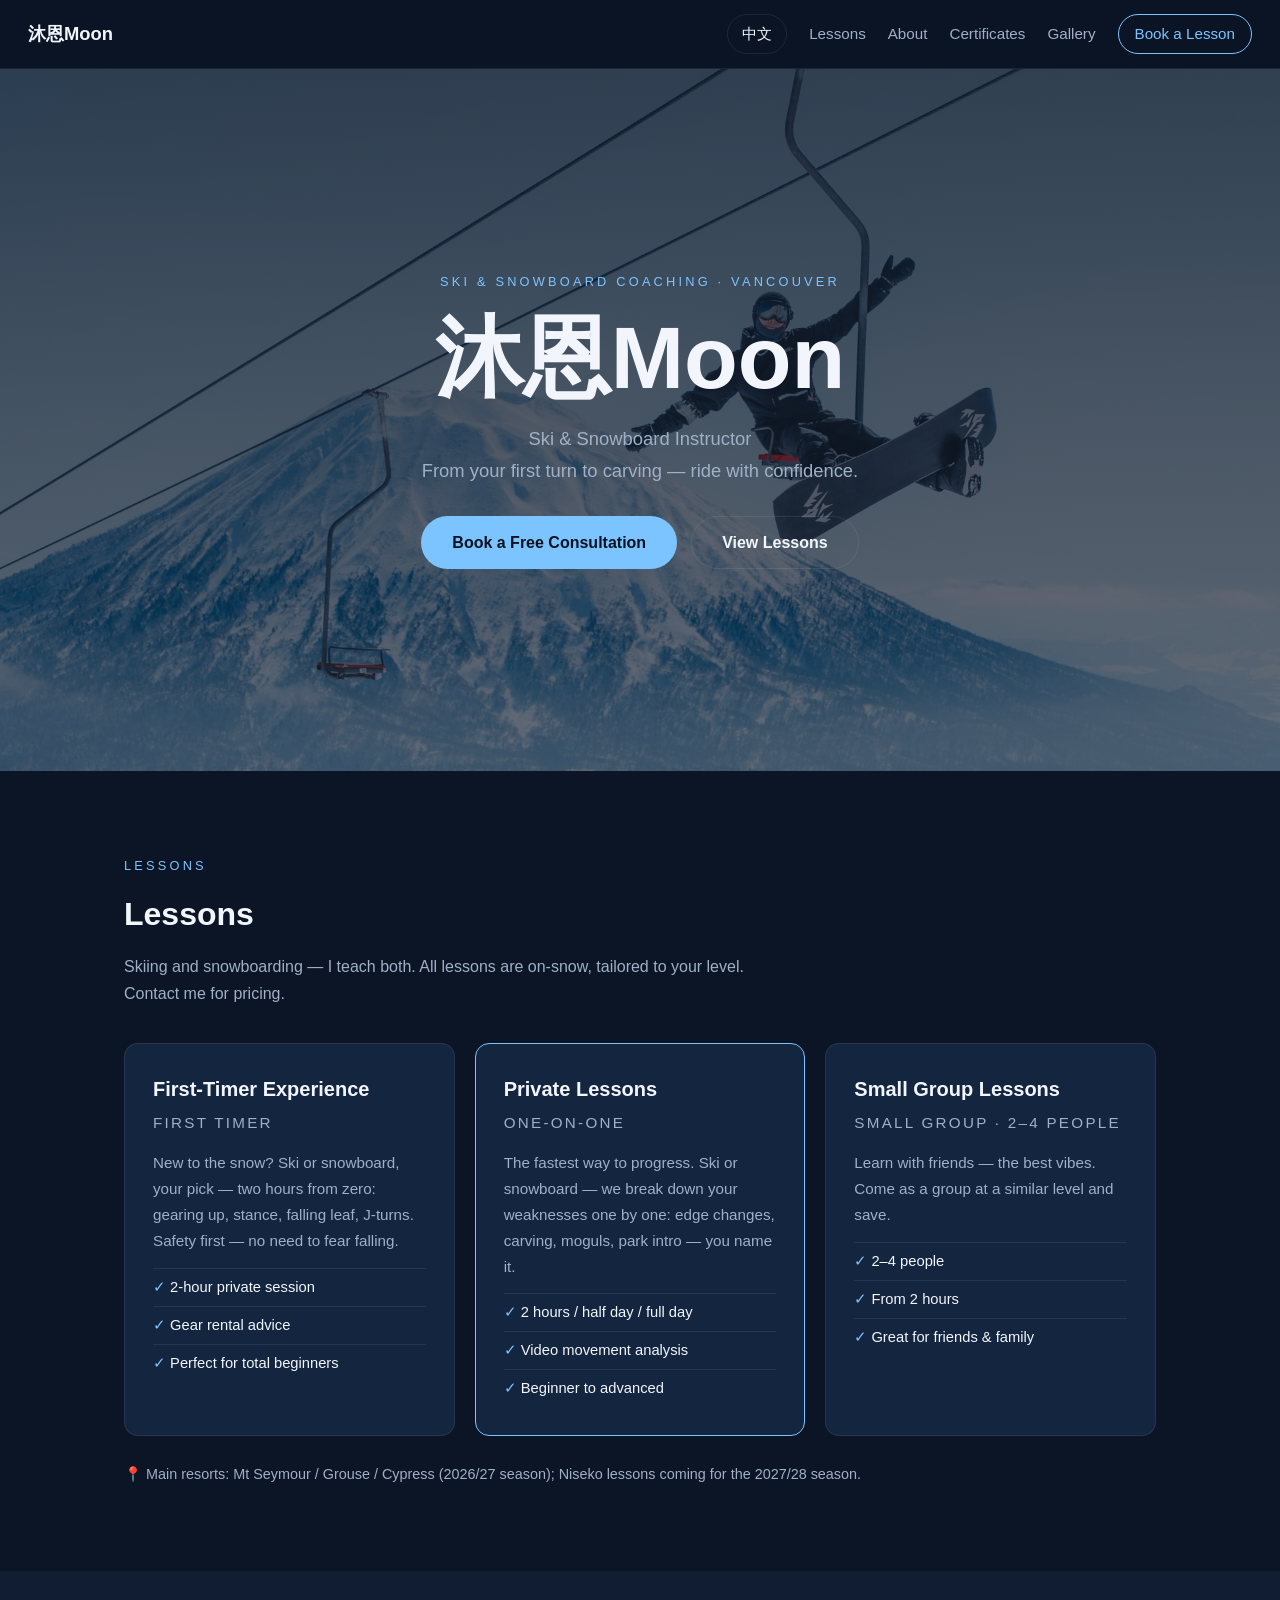
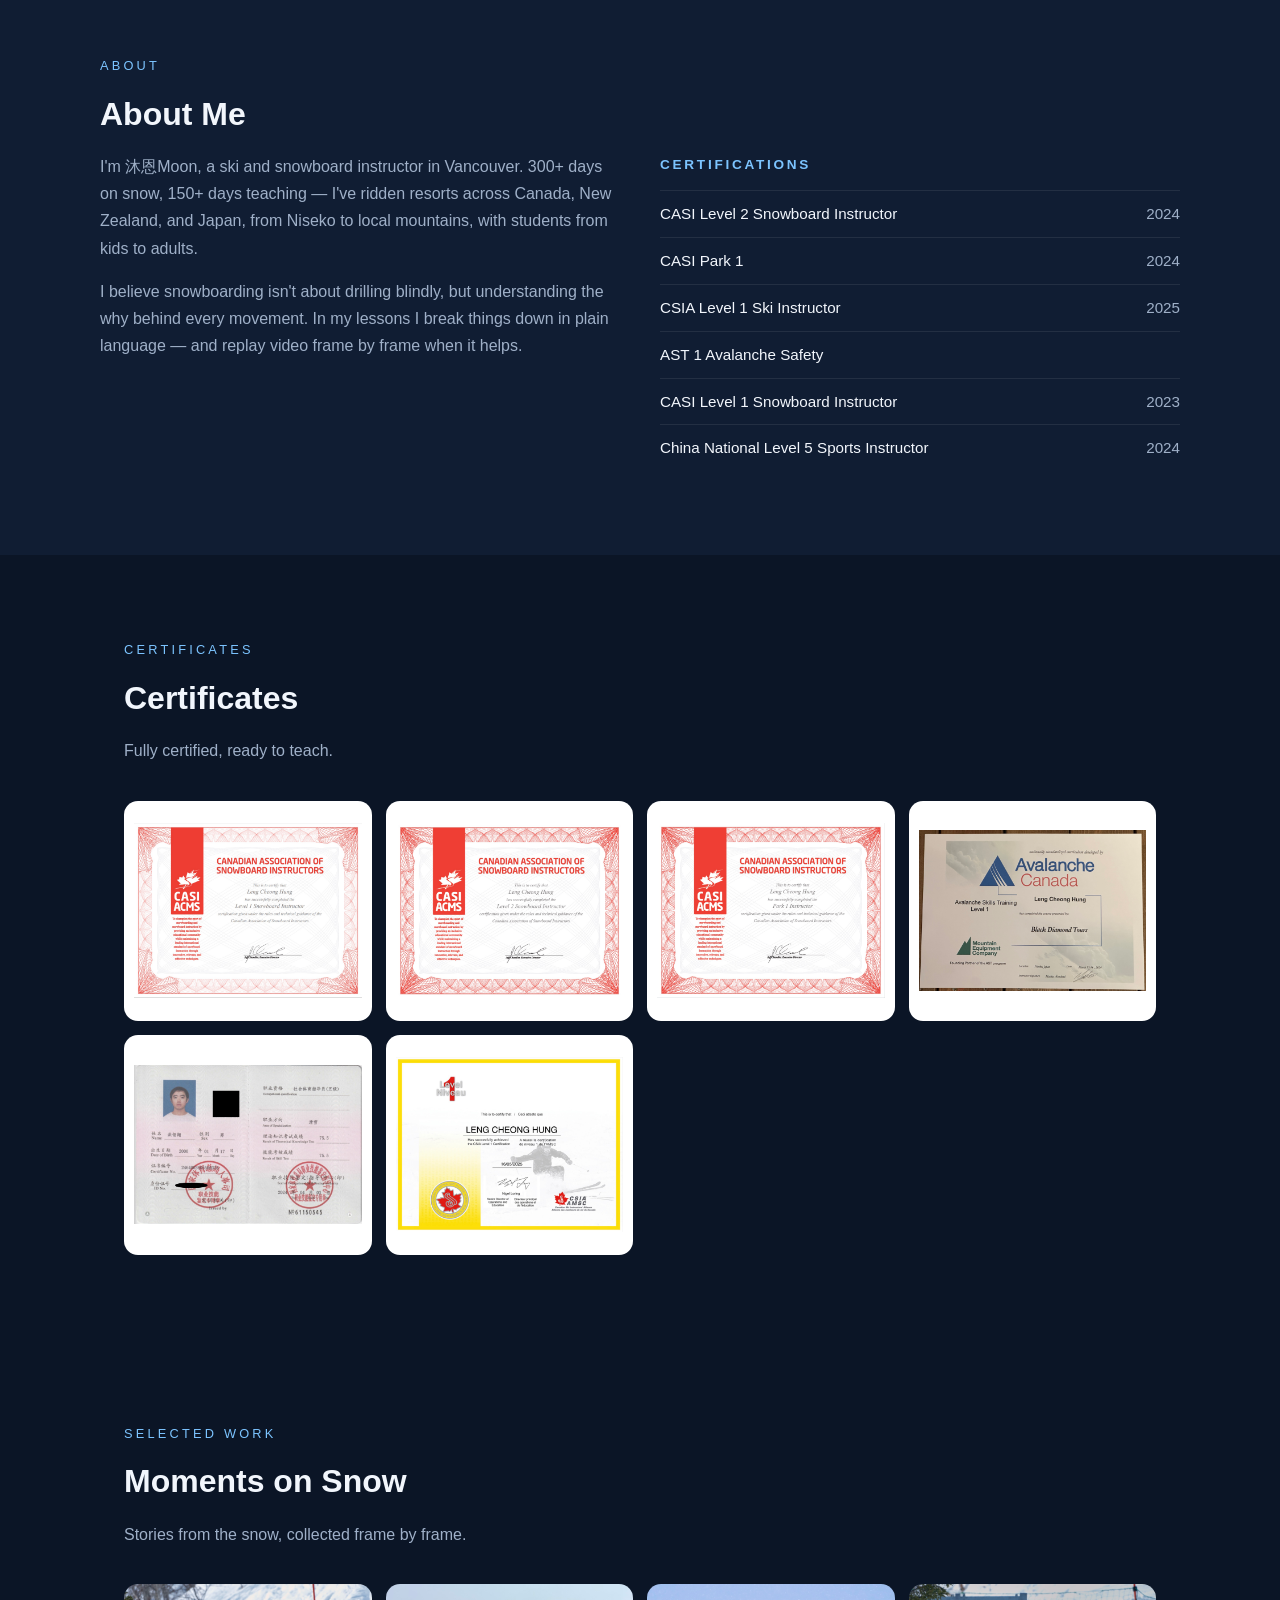
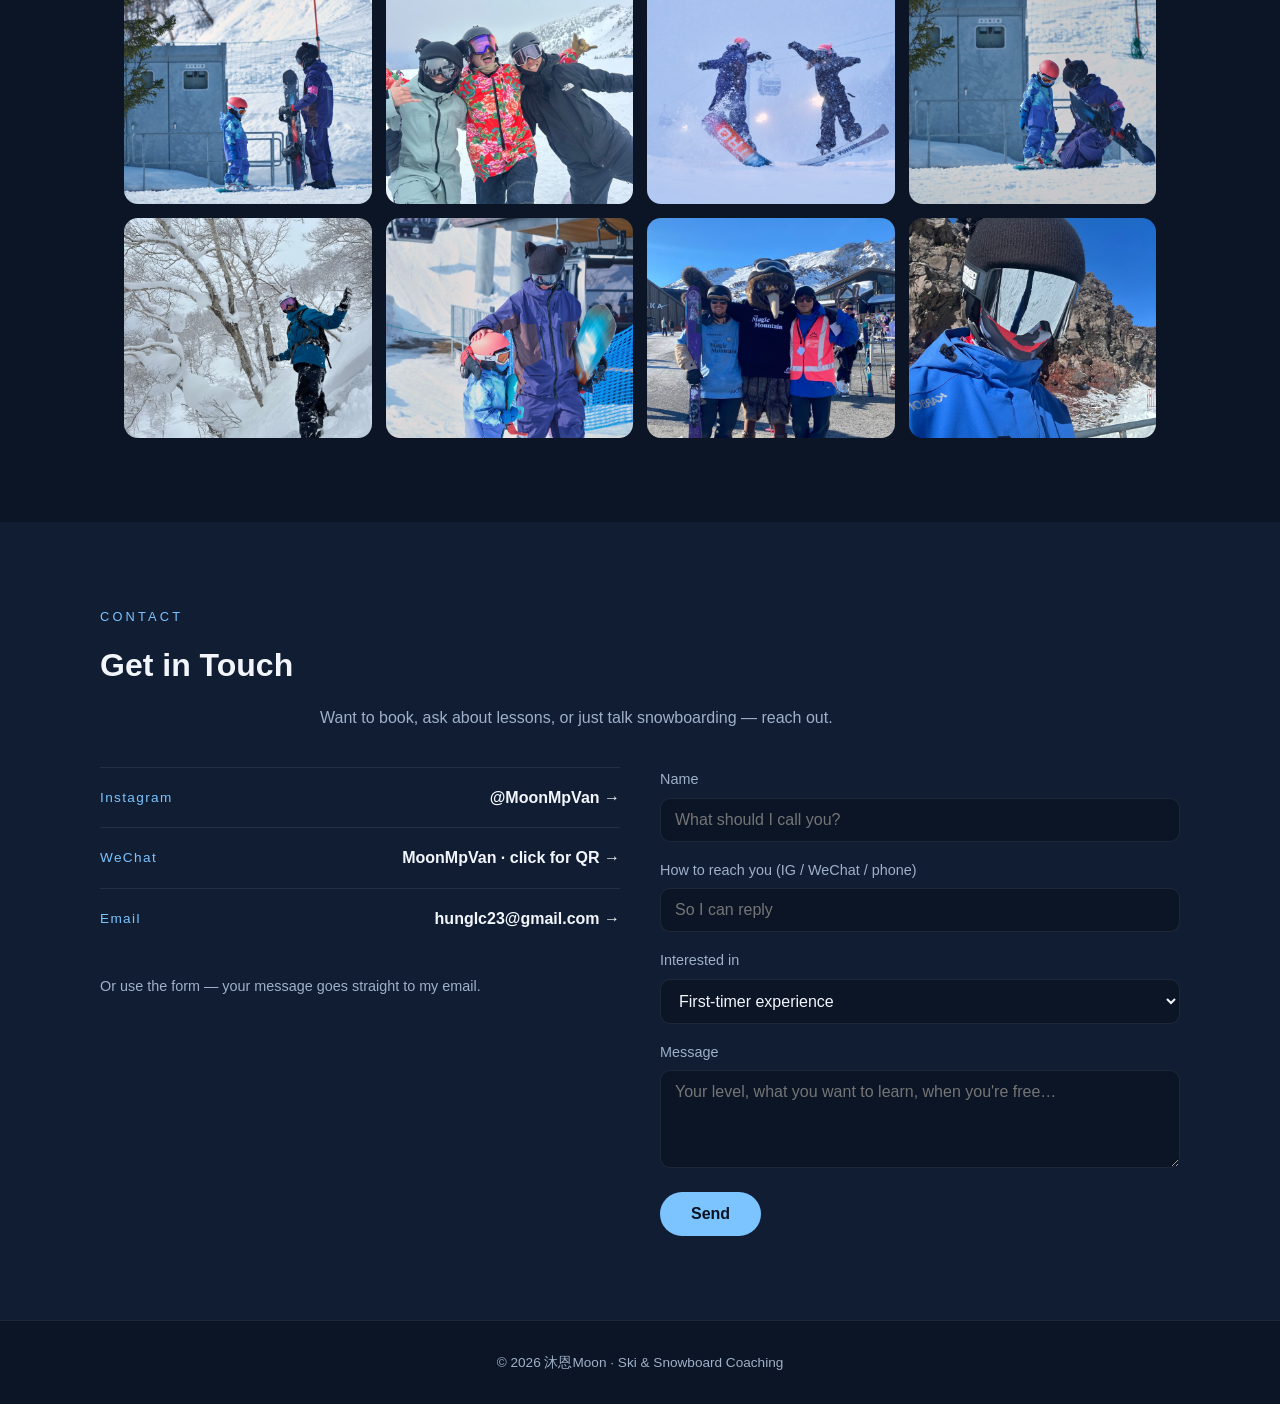
==== en.html @ d8d61316 "Update en.html" ====
<!DOCTYPE html>
<html lang="en">
<head>
<meta charset="UTF-8">
<meta name="viewport" content="width=device-width, initial-scale=1.0">
<title>沐恩Moon — Ski & Snowboard Coaching</title>
<meta name="description" content="沐恩Moon, CASI/CSIA certified ski & snowboard instructor. Private and small-group lessons in Vancouver. Now enrolling.">
<link rel="stylesheet" href="styles.css">
</head>
<body>

<!-- ============ NAV ============ -->
<nav class="nav">
  <a class="logo" href="#top">沐恩Moon</a>
  <div class="nav-links">
    <a href="index.html" class="lang-toggle">中文</a>
    <a href="#courses">Lessons</a>
    <a href="#about">About</a>
    <a href="#certificates">Certificates</a>
    <a href="#work">Gallery</a>
    <a href="#contact" class="nav-cta">Book a Lesson</a>
  </div>
</nav>

<!-- ============ HERO ============ -->
<header class="hero" id="top">
  <div class="hero-inner">
    <p class="hero-kicker">SKI & SNOWBOARD COACHING · VANCOUVER</p>
    <h1>沐恩Moon</h1>
    <p class="hero-sub">Ski & Snowboard Instructor<br>From your first turn to carving — ride with confidence.</p>
    <div class="hero-ctas">
      <a href="#contact" class="btn btn-primary">Book a Free Consultation</a>
      <a href="#courses" class="btn btn-ghost">View Lessons</a>
    </div>
  </div>
  <!-- Hero photo -->
  <img class="hero-bg" src="assets/15.jpg" alt="沐恩Moon snowboarding">
</header>

<!-- ============ COURSES ============ -->
<section class="section" id="courses">
  <p class="kicker">LESSONS</p>
  <h2>Lessons</h2>
  <p class="section-lead">Skiing and snowboarding — I teach both. All lessons are on-snow, tailored to your level. Contact me for pricing.</p>

  <div class="cards">
    <div class="card">
      <h3>First-Timer Experience</h3>
      <p class="card-en">FIRST TIMER</p>
      <p>New to the snow? Ski or snowboard, your pick — two hours from zero: gearing up, stance, falling leaf, J-turns. Safety first — no need to fear falling.</p>
      <ul>
        <li>2-hour private session</li>
        <li>Gear rental advice</li>
        <li>Perfect for total beginners</li>
      </ul>
    </div>
    <div class="card card-featured">
      <h3>Private Lessons</h3>
      <p class="card-en">ONE-ON-ONE</p>
      <p>The fastest way to progress. Ski or snowboard — we break down your weaknesses one by one: edge changes, carving, moguls, park intro — you name it.</p>
      <ul>
        <li>2 hours / half day / full day</li>
        <li>Video movement analysis</li>
        <li>Beginner to advanced</li>
      </ul>
    </div>
    <div class="card">
      <h3>Small Group Lessons</h3>
      <p class="card-en">SMALL GROUP · 2–4 PEOPLE</p>
      <p>Learn with friends — the best vibes. Come as a group at a similar level and save.</p>
      <ul>
        <li>2–4 people</li>
        <li>From 2 hours</li>
        <li>Great for friends &amp; family</li>
      </ul>
    </div>
  </div>
  <p class="note">📍 Main resorts: Mt Seymour / Grouse / Cypress (2026/27 season); Niseko lessons coming for the 2027/28 season.</p>
</section>

<!-- ============ ABOUT ============ -->
<section class="section section-alt" id="about">
  <p class="kicker">ABOUT</p>
  <h2>About Me</h2>
  <div class="about-grid">
    <div>
      <p>I'm 沐恩Moon, a ski and snowboard instructor in Vancouver. 300+ days on snow, 150+ days teaching — I've ridden resorts across Canada, New Zealand, and Japan, from Niseko to local mountains, with students from kids to adults.</p>
      <p>I believe snowboarding isn't about drilling blindly, but understanding the why behind every movement. In my lessons I break things down in plain language — and replay video frame by frame when it helps.</p>
    </div>
    <div>
      <h3>CERTIFICATIONS</h3>
      <ul class="certs">
        <li>CASI Level 2 Snowboard Instructor <span>2024</span></li>
        <li>CASI Park 1 <span>2024</span></li>
        <li>CSIA Level 1 Ski Instructor <span>2025</span></li>
        <li>AST 1 Avalanche Safety</li>
        <li>CASI Level 1 Snowboard Instructor <span>2023</span></li>
        <li>China National Level 5 Sports Instructor <span>2024</span></li>
      </ul>
    </div>
  </div>
</section>

<!-- ============ CERTIFICATES ============ -->
<section class="section" id="certificates">
  <p class="kicker">CERTIFICATES</p>
  <h2>Certificates</h2>
  <p class="section-lead">Fully certified, ready to teach.</p>
  <div class="gallery gallery-docs">
    <img src="assets/cert1.jpg" alt="CASI Level 1 certificate">
    <img src="assets/cert2.jpg" alt="CASI Level 2 certificate">
    <img src="assets/cert3.jpg" alt="CASI Park 1 certificate">
    <img src="assets/cert4.jpg" alt="AST 1 certificate">
    <img src="assets/cert5.jpg" alt="China Level 5 instructor certificate">
    <img src="assets/cert6.jpg" alt="CSIA Level 1 certificate">
  </div>
</section>

<!-- ============ WORK ============ -->
<section class="section" id="work">
  <p class="kicker">SELECTED WORK</p>
  <h2>Moments on Snow</h2>
  <p class="section-lead">Stories from the snow, collected frame by frame.</p>
  <div class="gallery">
    <img src="assets/24.jpg" alt="Snowboarding photo 1">
    <img src="assets/11.jpg" alt="Snowboarding photo 2">
    <img src="assets/20.jpg" alt="Snowboarding photo 3">
    <img src="assets/25.jpg" alt="Snowboarding photo 4">
    <img src="assets/1.jpg" alt="Snowboarding photo 5">
    <img src="assets/26.jpg" alt="Snowboarding photo 6">
    <img src="assets/7.jpg" alt="Snowboarding photo 7">
    <img src="assets/30.jpg" alt="Snowboarding photo 8">
  </div>
</section>

<!-- ============ CONTACT ============ -->
<section class="section section-alt" id="contact">
  <p class="kicker">CONTACT</p>
  <h2>Get in Touch</h2>
  <p class="section-lead">Want to book, ask about lessons, or just talk snowboarding — reach out.</p>

  <div class="contact-grid">
    <div class="contact-links">
      <!-- Replace hrefs with your real links -->
      <a class="contact-row" href="https://www.instagram.com/moonmpvan" target="_blank" rel="noopener">
        <span class="contact-label">Instagram</span>
        <span class="contact-value">@MoonMpVan →</span>
      </a>
      <div class="contact-row qr-trigger" id="wechat-qr" role="button" tabindex="0" title="Click to view QR code">
        <span class="contact-label">WeChat</span>
        <span class="contact-value">MoonMpVan · click for QR →</span>
      </div>
      <a class="contact-row" href="mailto:hunglc23@gmail.com">
        <span class="contact-label">Email</span>
        <span class="contact-value">hunglc23@gmail.com →</span>
      </a>
      <p class="note">Or use the form — your message goes straight to my email.</p>
    </div>

    <!-- Form: register free at formspree.io, then replace YOUR_FORM_ID below -->
    <form class="contact-form" action="https://formspree.io/f/mnpjwegy" method="POST">
      <label>Name
        <input type="text" name="name" required placeholder="What should I call you?">
      </label>
      <label>How to reach you (IG / WeChat / phone)
        <input type="text" name="contact" required placeholder="So I can reply">
      </label>
      <label>Interested in
        <select name="interest">
          <option>First-timer experience</option>
          <option>Private lessons</option>
          <option>Small group lessons</option>
          <option>Other / not sure yet</option>
        </select>
      </label>
      <label>Message
        <textarea name="message" rows="4" placeholder="Your level, what you want to learn, when you're free…"></textarea>
      </label>
      <button type="submit" class="btn btn-primary">Send</button>
    </form>
  </div>
</section>

<footer>
  <p>© 2026 沐恩Moon · Ski & Snowboard Coaching</p>
</footer>

<sc
---- styles.css ----
/* 沐恩Moon 個人官網 — 雪夜主題 */
:root {
  --bg: #0b1526;
  --bg-alt: #101d33;
  --ink: #f2f6fc;
  --muted: #9fb0c8;
  --accent: #7cc4ff;
  --card: #14253f;
  --line: rgba(255,255,255,.08);
  --radius: 14px;
}
* { box-sizing: border-box; margin: 0; padding: 0; }
html { scroll-behavior: smooth; }
body {
  background: var(--bg);
  color: var(--ink);
  font-family: -apple-system, "PingFang HK", "PingFang TC", "Microsoft JhengHei", "Noto Sans TC", sans-serif;
  line-height: 1.7;
}
a { color: inherit; }

/* NAV */
.nav {
  position: sticky; top: 0; z-index: 10;
  display: flex; justify-content: space-between; align-items: center;
  padding: 14px 28px;
  background: rgba(11,21,38,.85); backdrop-filter: blur(10px);
  border-bottom: 1px solid var(--line);
}
.logo { font-weight: 800; font-size: 1.15rem; text-decoration: none; }
.nav-links { display: flex; gap: 22px; align-items: center; }
.nav-links a { text-decoration: none; color: var(--muted); font-size: .95rem; }
.nav-links a:hover { color: var(--ink); }
.nav-cta {
  border: 1px solid var(--accent); color: var(--accent) !important;
  padding: 6px 16px; border-radius: 999px;
}
.lang-toggle {
  border: 1px solid var(--line); padding: 6px 14px; border-radius: 999px;
  font-size: .85rem; color: var(--ink) !important;
}
.lang-toggle:hover { border-color: var(--accent); }

/* HERO */
.hero {
  position: relative; overflow: hidden;
  min-height: 78vh;
  display: flex; align-items: center; justify-content: center;
  text-align: center; padding: 60px 24px;
  background:
    radial-gradient(1200px 500px at 50% -10%, #1b3a63 0%, transparent 60%),
    var(--bg);
}
.hero-kicker { color: var(--accent); letter-spacing: .25em; font-size: .8rem; margin-bottom: 18px; }
.hero-bg {
  position: absolute; inset: 0;
  width: 100%; height: 100%; object-fit: cover;
  z-index: 0;
}
/* dark overlay so text stays readable over bright snow photos */
.hero::after {
  content: ""; position: absolute; inset: 0; z-index: 1;
  background: linear-gradient(180deg, rgba(11,21,38,.78), rgba(11,21,38,.58));
}
.hero-inner { position: relative; z-index: 2; }
.hero h1 { font-size: clamp(3rem, 9vw, 5.5rem); line-height: 1.1; margin-bottom: 16px; }
.hero-sub { color: var(--muted); font-size: 1.15rem; margin-bottom: 30px; }
.hero-ctas { display: flex; gap: 14px; justify-content: center; flex-wrap: wrap; }

/* BUTTONS */
.btn {
  display: inline-block; padding: 12px 30px; border-radius: 999px;
  text-decoration: none; font-weight: 700; font-size: 1rem;
  border: 1px solid transparent; cursor: pointer;
}
.btn-primary { background: var(--accent); color: #081222; }
.btn-primary:hover { filter: brightness(1.1); }
.btn-ghost { border-color: var(--line); color: var(--ink); }
.btn-ghost:hover { border-color: var(--accent); }

/* SECTIONS */
.section { padding: 84px 24px; max-width: 1080px; margin: 0 auto; }
.section-alt { background: var(--bg-alt); max-width: none; }
.section-alt > * { max-width: 1080px; margin-left: auto; margin-right: auto; }
.kicker { color: var(--accent); letter-spacing: .25em; font-size: .8rem; margin-bottom: 10px; }
.section h2 { font-size: 2rem; margin-bottom: 12px; }
.section-lead { color: var(--muted); margin-bottom: 36px; max-width: 640px; }
.note { color: var(--muted); font-size: .9rem; margin-top: 26px; }

/* CARDS */
.cards { display: grid; grid-template-columns: repeat(auto-fit, minmax(260px, 1fr)); gap: 20px; }
.card {
  background: var(--card); border: 1px solid var(--line);
  border-radius: var(--radius); padding: 28px;
}
.card-featured { border-color: var(--accent); }
.card h3 { font-size: 1.25rem; margin-bottom: 4px; }
.card-en { color: var(--accent); font-size: .78rem; letter-spacing: .15em; margin-bottom: 12px; }
.card p { color: var(--muted); font-size: .95rem; margin-bottom: 14px; }
.card ul { list-style: none; }
.card li { padding: 6px 0; border-top: 1px solid var(--line); font-size: .92rem; }
.card li::before { content: "✓ "; color: var(--accent); }

/* ABOUT */
.about-grid { display: grid; grid-template-columns: 1fr 1fr; gap: 40px; }
.about-grid p { color: var(--muted); margin-bottom: 16px; }
.about-grid h3 { font-size: .85rem; letter-spacing: .2em; color: var(--accent); margin-bottom: 14px; }
.certs { list-style: none; }
.certs li {
  display: flex; justify-content: space-between;
  padding: 10px 0; border-top: 1px solid var(--line); font-size: .95rem;
}
.certs span { color: var(--muted); }

/* GALLERY — 換相時把 .ph 換成 <img> 即可，樣式會自動套用 */
.gallery { display: grid; grid-template-columns: repeat(auto-fit, minmax(220px, 1fr)); gap: 14px; }
.gallery img { width: 100%; height: 220px; object-fit: cover; border-radius: var(--radius); display: block; }
.ph {
  height: 220px; border-radius: var(--radius);
  border: 1px dashed var(--accent);
  display: flex; align-items: center; justify-content: center;
  color: var(--muted); font-size: .85rem; text-align: center; padding: 12px;
}

/* certificate docs: show the whole document instead of cropping */
.gallery-docs img { object-fit: contain; background: #fff; padding: 10px; }

/* 微信 QR 彈出 modal */
.qr-trigger { cursor: pointer; }
.modal { display: none; position: fixed; inset: 0; z-index: 100; align-items: center; justify-content: center; }
.modal.open { display: flex; }
.modal-backdrop { position: absolute; inset: 0; background: rgba(0,0,0,.75); }
.modal img { position: relative; width: min(320px, 80vw); border-radius: 14px; }

/* CONTACT */
.contact-grid { display: grid; grid-template-columns: 1fr 1fr; gap: 40px; }
.contact-row {
  display: flex; justify-content: space-between; align-items: center;
  padding: 16px 0; border-top: 1px solid var(--line);
  text-decoration: none;
}
.contact-label { color: var(--accent); font-size: .85rem; letter-spacing: .1em; }
.contact-value { font-weight: 600; }
.contact-form label { display: block; margin-bottom: 16px; font-size: .9rem; color: var(--muted); }
.contact-form input, .contact-form select, .contact-form textarea {
  width: 100%; margin-top: 6px; padding: 12px 14px;
  background: var(--bg); border: 1px solid var(--line); border-radius: 10px;
  color: var(--ink); font-size: 1rem; font-family: inherit;
}
.contact-form input:focus, .contact-form select:focus, .contact-form textarea:focus {
  outline: none; border-color: var(--accent);
}

footer { text-align: center; padding: 30px; color: var(--muted); font-size: .85rem; border-top: 1px solid var(--line); }

@media (max-width: 720px) {
  .about-grid, .contact-grid { grid-template-columns: 1fr; }
  .nav-links a:not(.nav-cta):not(.lang-toggle) { display: none; }
  .section { padding: 60px 20px; }
}
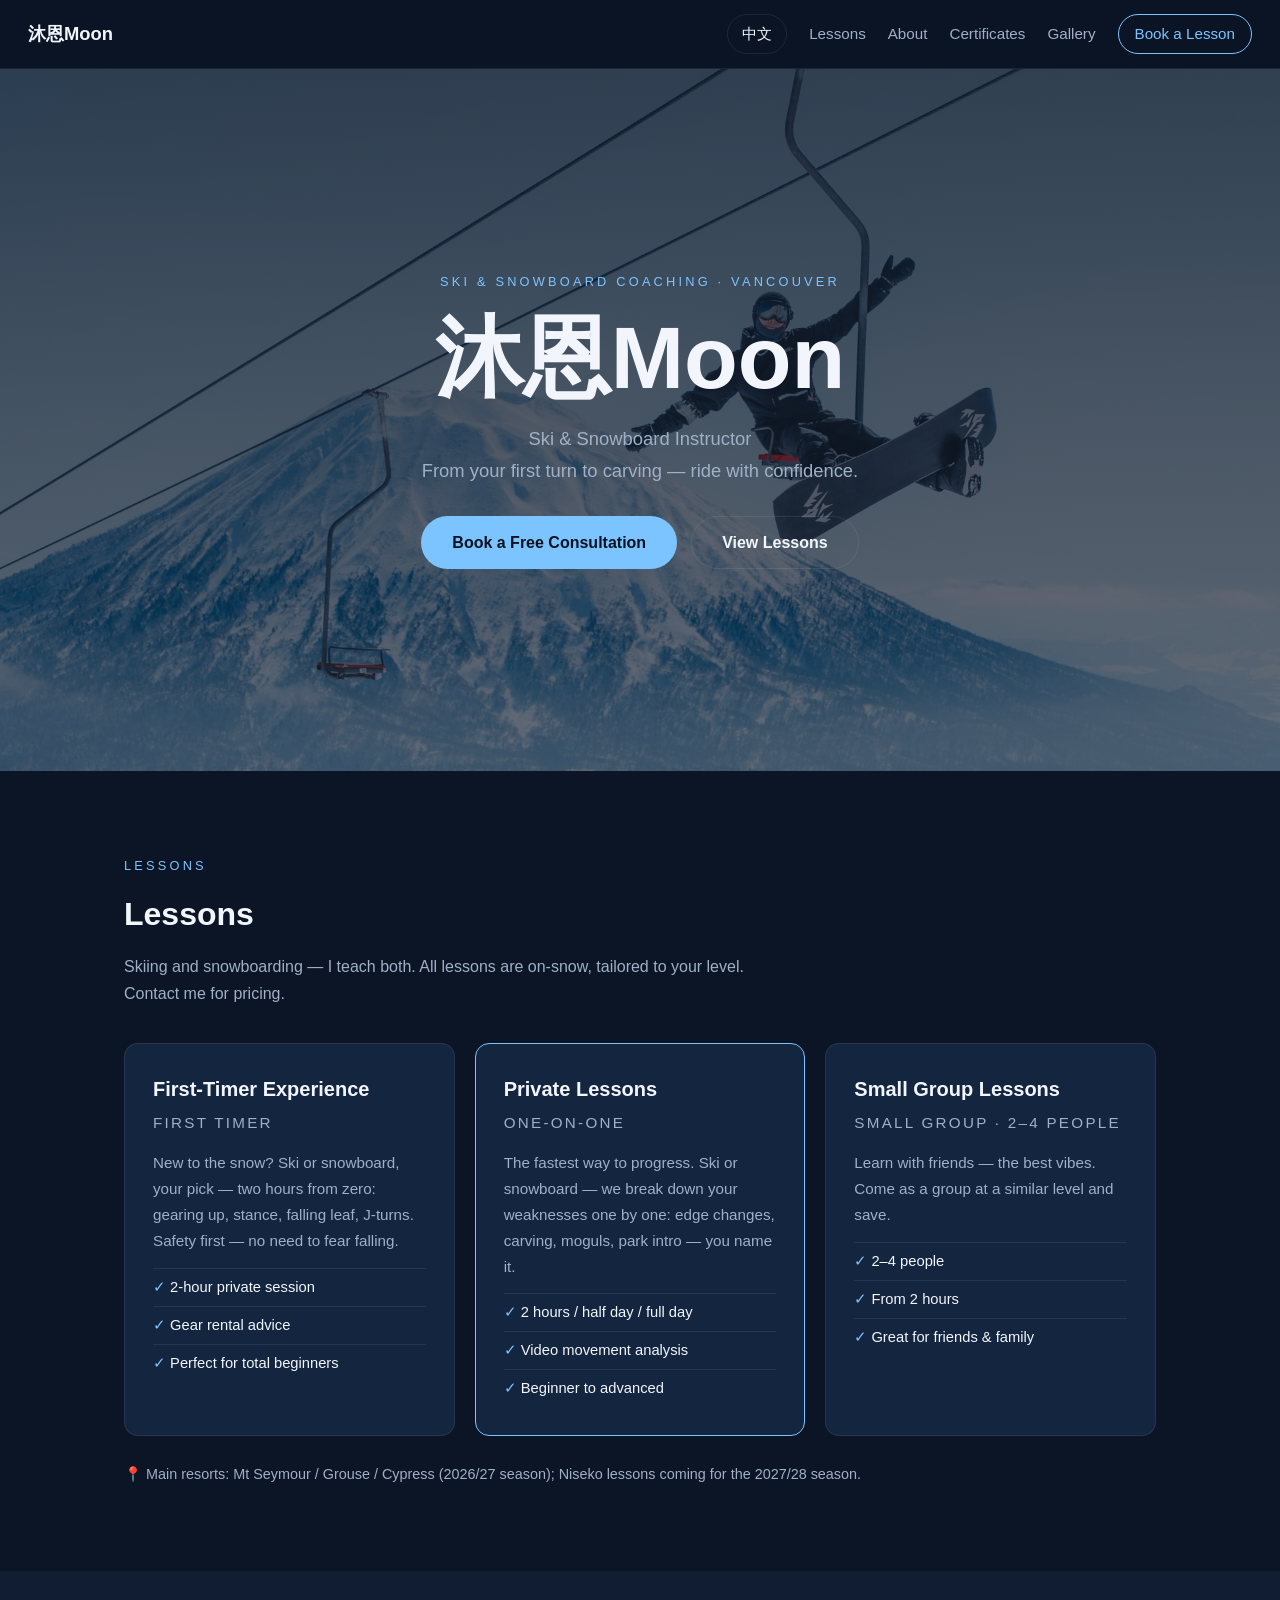
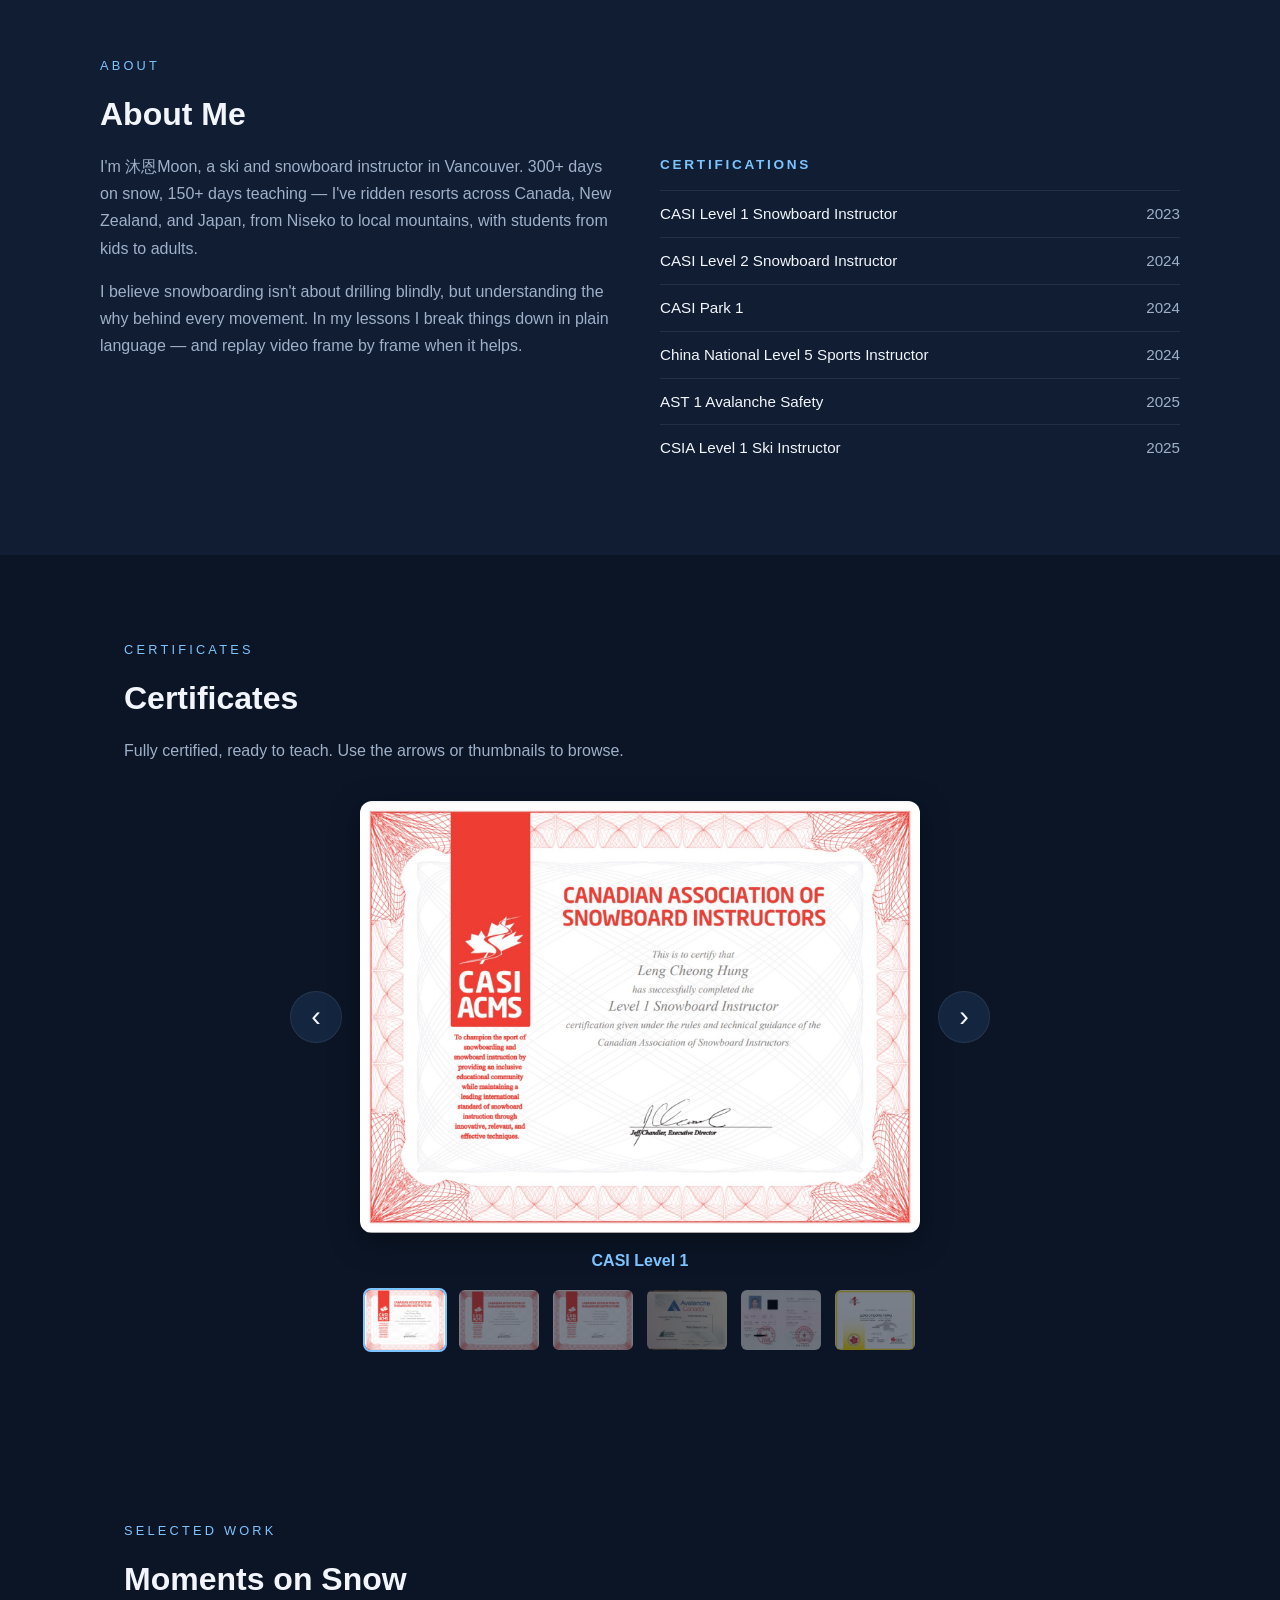
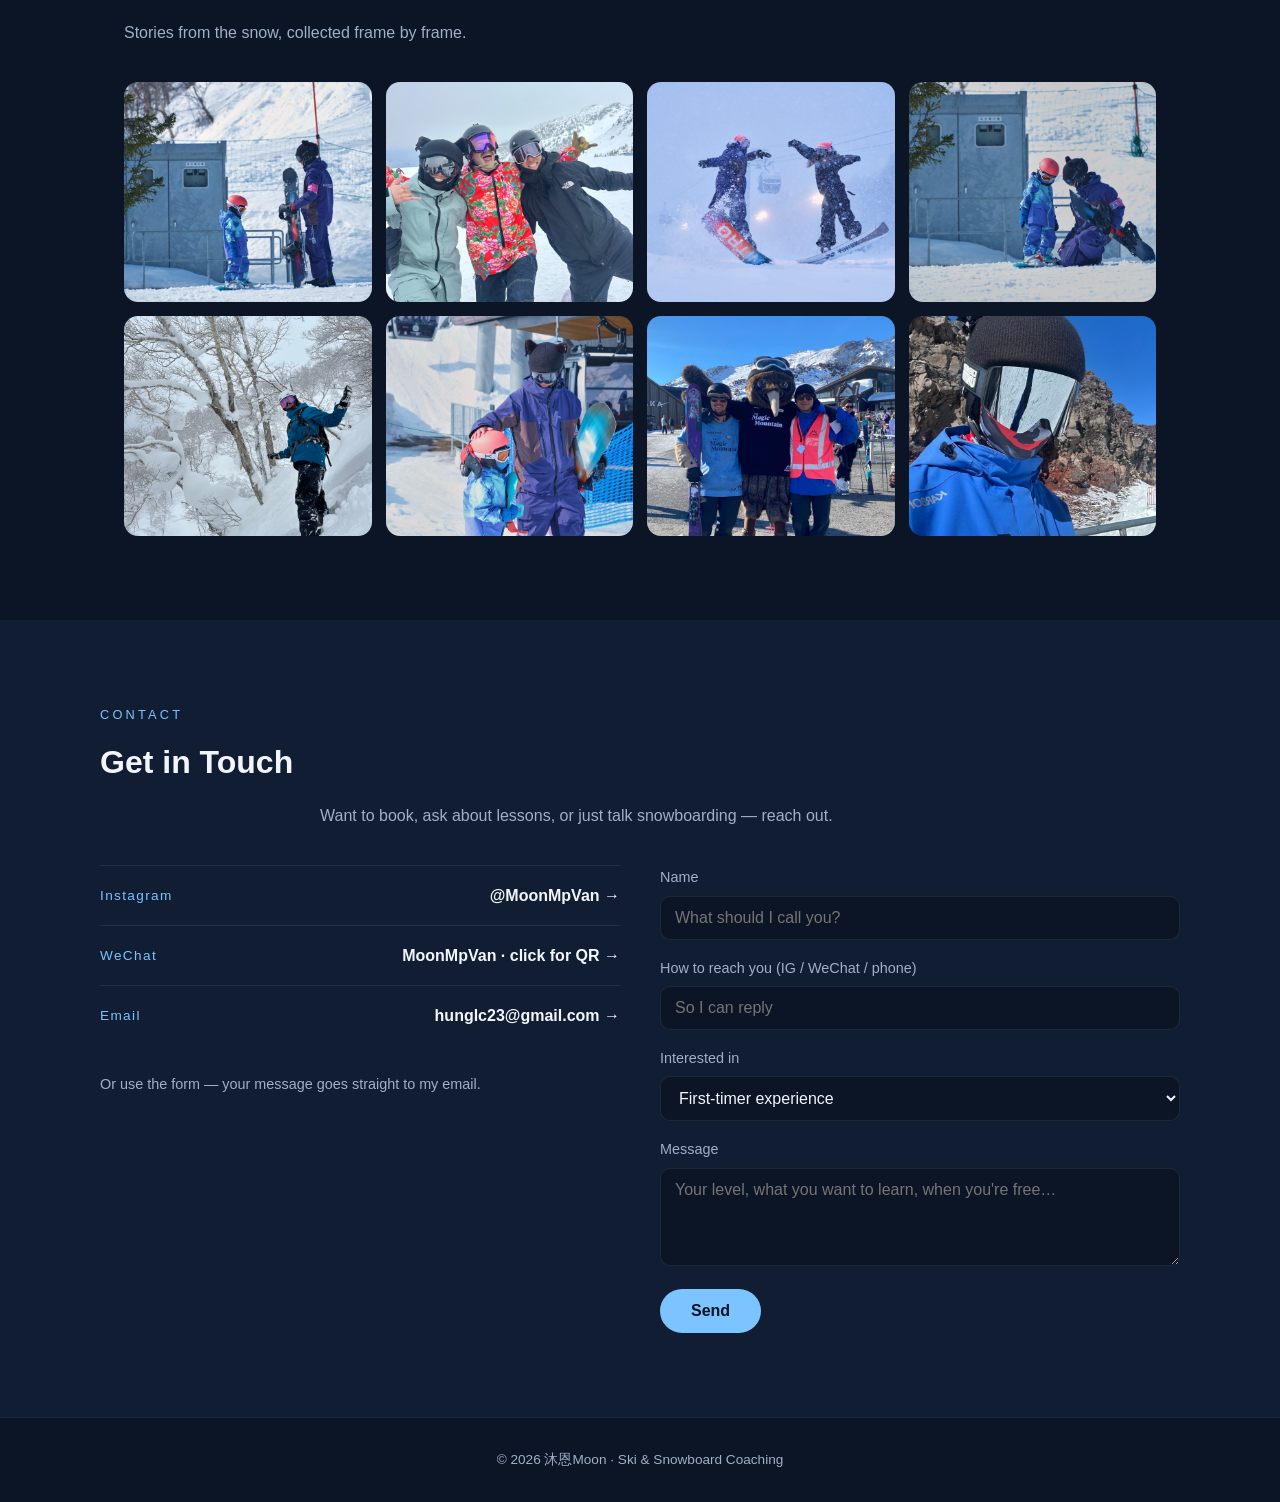
==== commit 7cb372f7: "Add files via upload" ====
--- a/en.html
+++ b/en.html
@@ -90,12 +90,12 @@
     <div>
       <h3>CERTIFICATIONS</h3>
       <ul class="certs">
+        <li>CASI Level 1 Snowboard Instructor <span>2023</span></li>
         <li>CASI Level 2 Snowboard Instructor <span>2024</span></li>
         <li>CASI Park 1 <span>2024</span></li>
+        <li>China National Level 5 Sports Instructor <span>2024</span></li>
+        <li>AST 1 Avalanche Safety <span>2025</span></li>
         <li>CSIA Level 1 Ski Instructor <span>2025</span></li>
-        <li>AST 1 Avalanche Safety</li>
-        <li>CASI Level 1 Snowboard Instructor <span>2023</span></li>
-        <li>China National Level 5 Sports Instructor <span>2024</span></li>
       </ul>
     </div>
   </div>
@@ -105,14 +105,22 @@
 <section class="section" id="certificates">
   <p class="kicker">CERTIFICATES</p>
   <h2>Certificates</h2>
-  <p class="section-lead">Fully certified, ready to teach.</p>
-  <div class="gallery gallery-docs">
-    <img src="assets/cert1.jpg" alt="CASI Level 1 certificate">
-    <img src="assets/cert2.jpg" alt="CASI Level 2 certificate">
-    <img src="assets/cert3.jpg" alt="CASI Park 1 certificate">
-    <img src="assets/cert4.jpg" alt="AST 1 certificate">
-    <img src="assets/cert5.jpg" alt="China Level 5 instructor certificate">
-    <img src="assets/cert6.jpg" alt="CSIA Level 1 certificate">
+  <p class="section-lead">Fully certified, ready to teach. Use the arrows or thumbnails to browse.</p>
+  <div class="carousel">
+    <div class="carousel-stage">
+      <button class="carousel-arrow carousel-prev" aria-label="Previous">‹</button>
+      <img class="carousel-main-img" src="assets/cert1.jpg" alt="CASI Level 1 certificate">
+      <button class="carousel-arrow carousel-next" aria-label="Next">›</button>
+    </div>
+    <p class="carousel-caption">CASI Level 1</p>
+    <div class="carousel-thumbs">
+      <img src="assets/cert1.jpg" data-full="assets/cert1.jpg" data-label="CASI Level 1" class="active" alt="CASI Level 1 certificate">
+      <img src="assets/cert2.jpg" data-full="assets/cert2.jpg" data-label="CASI Level 2" alt="CASI Level 2 certificate">
+      <img src="assets/cert3.jpg" data-full="assets/cert3.jpg" data-label="CASI Park 1" alt="CASI Park 1 certificate">
+      <img src="assets/cert4.jpg" data-full="assets/cert4.jpg" data-label="AST 1" alt="AST 1 certificate">
+      <img src="assets/cert5.jpg" data-full="assets/cert5.jpg" data-label="China Level 5 Instructor" alt="China Level 5 instructor certificate">
+      <img src="assets/cert6.jpg" data-full="assets/cert6.jpg" data-label="CSIA Level 1" alt="CSIA Level 1 certificate">
+    </div>
   </div>
 </section>
 
@@ -185,4 +193,12 @@
   <p>© 2026 沐恩Moon · Ski & Snowboard Coaching</p>
 </footer>
 
-<sc
+<!-- WeChat QR popup -->
+<div class="modal" id="qr-modal" aria-hidden="true">
+  <div class="modal-backdrop"></div>
+  <img src="assets/wxqrcode.JPG" alt="WeChat QR code MoonMpVan">
+</div>
+
+<script src="script.js"></script>
+</body>
+</html>
--- a/styles.css
+++ b/styles.css
@@ -122,8 +122,15 @@
   color: var(--muted); font-size: .85rem; text-align: center; padding: 12px;
 }
 
-/* certificate docs: show the whole document instead of cropping */
-.gallery-docs img { object-fit: contain; background: #fff; padding: 10px; }
+/* 證照 carousel：中間大圖＋左右掣＋下面縮圖 */
+.carousel-stage { display: flex; align-items: center; justify-content: center; gap: 18px; }
+.carousel-main-img { max-width: min(560px, 68vw); max-height: 62vh; border-radius: 12px; background: #fff; box-shadow: 0 8px 30px rgba(0,0,0,.35); }
+.carousel-arrow { flex: none; width: 52px; height: 52px; border-radius: 50%; border: 1px solid var(--line); background: var(--card); color: var(--ink); font-size: 1.8rem; line-height: 1; cursor: pointer; }
+.carousel-arrow:hover { border-color: var(--accent); color: var(--accent); }
+.carousel-caption { text-align: center; color: var(--accent); margin-top: 14px; font-weight: 600; }
+.carousel-thumbs { display: flex; gap: 10px; justify-content: center; margin-top: 14px; flex-wrap: wrap; }
+.carousel-thumbs img { width: 84px; height: 64px; object-fit: cover; border-radius: 8px; opacity: .45; cursor: pointer; border: 2px solid transparent; }
+.carousel-thumbs img.active { opacity: 1; border-color: var(--accent); }
 
 /* 微信 QR 彈出 modal */
 .qr-trigger { cursor: pointer; }
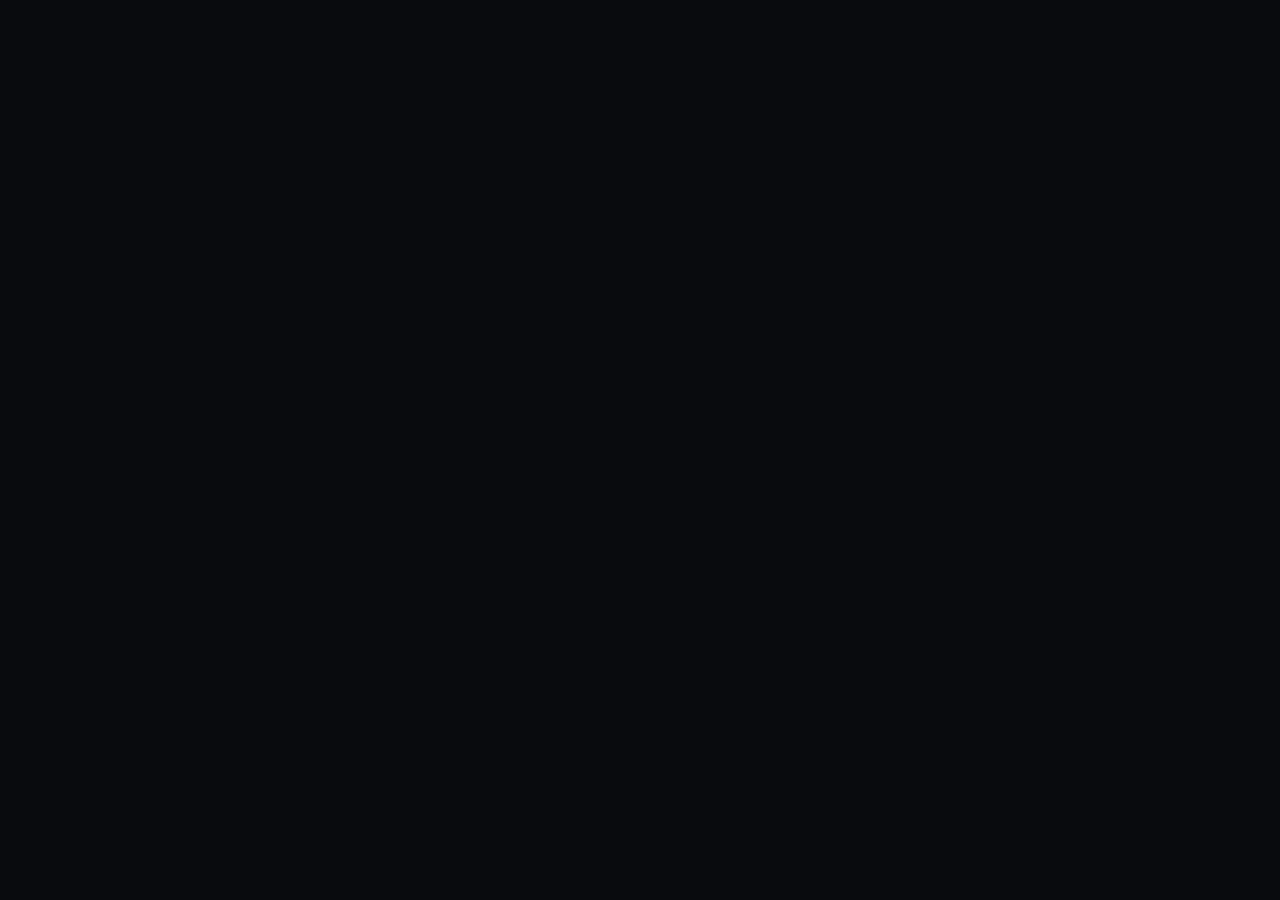
==== commit 4aa2339f: "Revise en.html for layout and design improvements Updated the HTML structure and styling for improve" ====
--- a/en.html
+++ b/en.html
@@ -1,204 +1,456 @@
 <!DOCTYPE html>
 <html lang="en">
 <head>
-<meta charset="UTF-8">
-<meta name="viewport" content="width=device-width, initial-scale=1.0">
-<title>沐恩Moon — Ski & Snowboard Coaching</title>
-<meta name="description" content="沐恩Moon, CASI/CSIA certified ski & snowboard instructor. Private and small-group lessons in Vancouver. Now enrolling.">
-<link rel="stylesheet" href="styles.css">
-</head>
-<body>
-
-<!-- ============ NAV ============ -->
-<nav class="nav">
-  <a class="logo" href="#top">沐恩Moon</a>
-  <div class="nav-links">
-    <a href="index.html" class="lang-toggle">中文</a>
-    <a href="#courses">Lessons</a>
-    <a href="#about">About</a>
-    <a href="#certificates">Certificates</a>
-    <a href="#work">Gallery</a>
-    <a href="#contact" class="nav-cta">Book a Lesson</a>
-  </div>
-</nav>
-
-<!-- ============ HERO ============ -->
-<header class="hero" id="top">
-  <div class="hero-inner">
-    <p class="hero-kicker">SKI & SNOWBOARD COACHING · VANCOUVER</p>
-    <h1>沐恩Moon</h1>
-    <p class="hero-sub">Ski & Snowboard Instructor<br>From your first turn to carving — ride with confidence.</p>
-    <div class="hero-ctas">
-      <a href="#contact" class="btn btn-primary">Book a Free Consultation</a>
-      <a href="#courses" class="btn btn-ghost">View Lessons</a>
-    </div>
-  </div>
-  <!-- Hero photo -->
-  <img class="hero-bg" src="assets/15.jpg" alt="沐恩Moon snowboarding">
-</header>
-
-<!-- ============ COURSES ============ -->
-<section class="section" id="courses">
-  <p class="kicker">LESSONS</p>
-  <h2>Lessons</h2>
-  <p class="section-lead">Skiing and snowboarding — I teach both. All lessons are on-snow, tailored to your level. Contact me for pricing.</p>
-
-  <div class="cards">
-    <div class="card">
-      <h3>First-Timer Experience</h3>
-      <p class="card-en">FIRST TIMER</p>
-      <p>New to the snow? Ski or snowboard, your pick — two hours from zero: gearing up, stance, falling leaf, J-turns. Safety first — no need to fear falling.</p>
-      <ul>
-        <li>2-hour private session</li>
-        <li>Gear rental advice</li>
-        <li>Perfect for total beginners</li>
-      </ul>
-    </div>
-    <div class="card card-featured">
-      <h3>Private Lessons</h3>
-      <p class="card-en">ONE-ON-ONE</p>
-      <p>The fastest way to progress. Ski or snowboard — we break down your weaknesses one by one: edge changes, carving, moguls, park intro — you name it.</p>
-      <ul>
-        <li>2 hours / half day / full day</li>
-        <li>Video movement analysis</li>
-        <li>Beginner to advanced</li>
-      </ul>
-    </div>
-    <div class="card">
-      <h3>Small Group Lessons</h3>
-      <p class="card-en">SMALL GROUP · 2–4 PEOPLE</p>
-      <p>Learn with friends — the best vibes. Come as a group at a similar level and save.</p>
-      <ul>
-        <li>2–4 people</li>
-        <li>From 2 hours</li>
-        <li>Great for friends &amp; family</li>
-      </ul>
-    </div>
-  </div>
-  <p class="note">📍 Main resorts: Mt Seymour / Grouse / Cypress (2026/27 season); Niseko lessons coming for the 2027/28 season.</p>
-</section>
-
-<!-- ============ ABOUT ============ -->
-<section class="section section-alt" id="about">
-  <p class="kicker">ABOUT</p>
-  <h2>About Me</h2>
-  <div class="about-grid">
-    <div>
-      <p>I'm 沐恩Moon, a ski and snowboard instructor in Vancouver. 300+ days on snow, 150+ days teaching — I've ridden resorts across Canada, New Zealand, and Japan, from Niseko to local mountains, with students from kids to adults.</p>
-      <p>I believe snowboarding isn't about drilling blindly, but understanding the why behind every movement. In my lessons I break things down in plain language — and replay video frame by frame when it helps.</p>
-    </div>
-    <div>
-      <h3>CERTIFICATIONS</h3>
-      <ul class="certs">
-        <li>CASI Level 1 Snowboard Instructor <span>2023</span></li>
-        <li>CASI Level 2 Snowboard Instructor <span>2024</span></li>
-        <li>CASI Park 1 <span>2024</span></li>
-        <li>China National Level 5 Sports Instructor <span>2024</span></li>
-        <li>AST 1 Avalanche Safety <span>2025</span></li>
-        <li>CSIA Level 1 Ski Instructor <span>2025</span></li>
-      </ul>
-    </div>
-  </div>
-</section>
-
-<!-- ============ CERTIFICATES ============ -->
-<section class="section" id="certificates">
-  <p class="kicker">CERTIFICATES</p>
-  <h2>Certificates</h2>
-  <p class="section-lead">Fully certified, ready to teach. Use the arrows or thumbnails to browse.</p>
-  <div class="carousel">
-    <div class="carousel-stage">
-      <button class="carousel-arrow carousel-prev" aria-label="Previous">‹</button>
-      <img class="carousel-main-img" src="assets/cert1.jpg" alt="CASI Level 1 certificate">
-      <button class="carousel-arrow carousel-next" aria-label="Next">›</button>
-    </div>
-    <p class="carousel-caption">CASI Level 1</p>
-    <div class="carousel-thumbs">
-      <img src="assets/cert1.jpg" data-full="assets/cert1.jpg" data-label="CASI Level 1" class="active" alt="CASI Level 1 certificate">
-      <img src="assets/cert2.jpg" data-full="assets/cert2.jpg" data-label="CASI Level 2" alt="CASI Level 2 certificate">
-      <img src="assets/cert3.jpg" data-full="assets/cert3.jpg" data-label="CASI Park 1" alt="CASI Park 1 certificate">
-      <img src="assets/cert4.jpg" data-full="assets/cert4.jpg" data-label="AST 1" alt="AST 1 certificate">
-      <img src="assets/cert5.jpg" data-full="assets/cert5.jpg" data-label="China Level 5 Instructor" alt="China Level 5 instructor certificate">
-      <img src="assets/cert6.jpg" data-full="assets/cert6.jpg" data-label="CSIA Level 1" alt="CSIA Level 1 certificate">
-    </div>
-  </div>
-</section>
-
-<!-- ============ WORK ============ -->
-<section class="section" id="work">
-  <p class="kicker">SELECTED WORK</p>
-  <h2>Moments on Snow</h2>
-  <p class="section-lead">Stories from the snow, collected frame by frame.</p>
-  <div class="gallery">
-    <img src="assets/24.jpg" alt="Snowboarding photo 1">
-    <img src="assets/11.jpg" alt="Snowboarding photo 2">
-    <img src="assets/20.jpg" alt="Snowboarding photo 3">
-    <img src="assets/25.jpg" alt="Snowboarding photo 4">
-    <img src="assets/1.jpg" alt="Snowboarding photo 5">
-    <img src="assets/26.jpg" alt="Snowboarding photo 6">
-    <img src="assets/7.jpg" alt="Snowboarding photo 7">
-    <img src="assets/30.jpg" alt="Snowboarding photo 8">
-  </div>
-</section>
-
-<!-- ============ CONTACT ============ -->
-<section class="section section-alt" id="contact">
-  <p class="kicker">CONTACT</p>
-  <h2>Get in Touch</h2>
-  <p class="section-lead">Want to book, ask about lessons, or just talk snowboarding — reach out.</p>
-
-  <div class="contact-grid">
-    <div class="contact-links">
-      <!-- Replace hrefs with your real links -->
-      <a class="contact-row" href="https://www.instagram.com/moonmpvan" target="_blank" rel="noopener">
-        <span class="contact-label">Instagram</span>
-        <span class="contact-value">@MoonMpVan →</span>
-      </a>
-      <div class="contact-row qr-trigger" id="wechat-qr" role="button" tabindex="0" title="Click to view QR code">
-        <span class="contact-label">WeChat</span>
-        <span class="contact-value">MoonMpVan · click for QR →</span>
-      </div>
-      <a class="contact-row" href="mailto:hunglc23@gmail.com">
-        <span class="contact-label">Email</span>
-        <span class="contact-value">hunglc23@gmail.com →</span>
-      </a>
-      <p class="note">Or use the form — your message goes straight to my email.</p>
-    </div>
-
-    <!-- Form: register free at formspree.io, then replace YOUR_FORM_ID below -->
-    <form class="contact-form" action="https://formspree.io/f/mnpjwegy" method="POST">
-      <label>Name
-        <input type="text" name="name" required placeholder="What should I call you?">
-      </label>
-      <label>How to reach you (IG / WeChat / phone)
-        <input type="text" name="contact" required placeholder="So I can reply">
-      </label>
-      <label>Interested in
-        <select name="interest">
-          <option>First-timer experience</option>
-          <option>Private lessons</option>
-          <option>Small group lessons</option>
-          <option>Other / not sure yet</option>
-        </select>
-      </label>
-      <label>Message
-        <textarea name="message" rows="4" placeholder="Your level, what you want to learn, when you're free…"></textarea>
-      </label>
-      <button type="submit" class="btn btn-primary">Send</button>
-    </form>
-  </div>
-</section>
-
-<footer>
-  <p>© 2026 沐恩Moon · Ski & Snowboard Coaching</p>
-</footer>
-
-<!-- WeChat QR popup -->
-<div class="modal" id="qr-modal" aria-hidden="true">
-  <div class="modal-backdrop"></div>
-  <img src="assets/wxqrcode.JPG" alt="WeChat QR code MoonMpVan">
-</div>
-
-<script src="script.js"></script>
-</body>
-</html>
+  <meta charset="UTF-8" />
+  <meta name="viewport" content="width=device-width, initial-scale=1.0" />
+  <title>Moon (Kevin) · Mt Seymour Snowboard &amp; Ski Instructor in Vancouver</title>
+  <meta name="description" content="Moon (Kevin), CASI Level 2 Snowboard & CSIA Level 1 Ski Certified Instructor in Vancouver. Private and small-group lessons at Mt Seymour and Niseko." />
+  
+  <!-- Google Fonts -->
+  <link rel="preconnect" href="https://fonts.googleapis.com">
+  <link rel="preconnect" href="https://fonts.gstatic.com" crossorigin>
+  <link href="https://fonts.googleapis.com/css2?family=Plus+Jakarta+Sans:wght@400;500;600;700&family=Space+Grotesk:wght@500;700&display=swap" rel="stylesheet">
+
+  <style>
+    :root {
+      --bg-dark: #090B0E;
+      --bg-card: #12161D;
+      --bg-card-hover: #181E27;
+      --bg-light: #F3F5F8;
+      --text-white: #F8FAFC;
+      --text-muted: #94A3B8;
+      --text-dark: #0F172A;
+      --text-dark-muted: #475569;
+      --accent: #38BDF8;
+      --border-dark: rgba(255, 255, 255, 0.08);
+      --border-light: rgba(15, 23, 42, 0.1);
+      --font-display: 'Space Grotesk', sans-serif;
+      --font-body: 'Plus Jakarta Sans', -apple-system, BlinkMacSystemFont, sans-serif;
+      --radius-lg: 20px;
+      --radius-md: 12px;
+    }
+
+    * {
+      box-sizing: border-box;
+      margin: 0;
+      padding: 0;
+    }
+
+    html {
+      scroll-behavior: smooth;
+      background-color: var(--bg-dark);
+      color: var(--text-white);
+      font-family: var(--font-body);
+      line-height: 1.65;
+      -webkit-font-smoothing: antialiased;
+    }
+
+    img, video {
+      display: block;
+      max-width: 100%;
+    }
+
+    a {
+      color: inherit;
+      text-decoration: none;
+    }
+
+    .eyebrow {
+      font-family: var(--font-display);
+      font-size: 0.78rem;
+      font-weight: 700;
+      letter-spacing: 0.18em;
+      text-transform: uppercase;
+      color: var(--accent);
+      margin-bottom: 0.6rem;
+      display: inline-block;
+    }
+
+    .section-light .eyebrow {
+      color: #0284C7;
+    }
+
+    .container {
+      width: min(1180px, 90vw);
+      margin: 0 auto;
+    }
+
+    /* Sticky Glass Navbar */
+    .navbar {
+      position: fixed;
+      top: 0;
+      left: 0;
+      right: 0;
+      z-index: 100;
+      padding: 1rem 0;
+      background: rgba(9, 11, 14, 0.72);
+      backdrop-filter: blur(14px);
+      -webkit-backdrop-filter: blur(14px);
+      border-bottom: 1px solid var(--border-dark);
+    }
+
+    .nav-inner {
+      width: min(1180px, 90vw);
+      margin: 0 auto;
+      display: flex;
+      justify-content: space-between;
+      align-items: center;
+      gap: 1rem;
+    }
+
+    .brand {
+      font-family: var(--font-display);
+      font-weight: 700;
+      font-size: 1.15rem;
+      letter-spacing: 0.04em;
+      display: flex;
+      align-items: center;
+      gap: 0.5rem;
+    }
+
+    .brand-dot {
+      width: 8px;
+      height: 8px;
+      border-radius: 50%;
+      background: var(--accent);
+      box-shadow: 0 0 10px var(--accent);
+    }
+
+    .nav-links {
+      display: flex;
+      align-items: center;
+      gap: 1.6rem;
+      font-size: 0.9rem;
+      color: var(--text-muted);
+    }
+
+    .nav-links a:hover {
+      color: var(--text-white);
+    }
+
+    .nav-lang {
+      font-size: 0.78rem;
+      font-weight: 700;
+      padding: 0.25rem 0.7rem;
+      border: 1px solid var(--border-dark);
+      border-radius: 999px;
+      color: var(--text-white);
+    }
+
+    .nav-cta {
+      background: var(--text-white);
+      color: var(--bg-dark);
+      padding: 0.45rem 1.1rem;
+      border-radius: 999px;
+      font-weight: 700;
+      font-size: 0.85rem;
+      transition: transform 0.2s ease, background 0.2s ease;
+    }
+
+    .nav-cta:hover {
+      background: var(--accent);
+      color: var(--bg-dark);
+      transform: translateY(-1px);
+    }
+
+    /* Full-Viewport Hero */
+    .hero {
+      position: relative;
+      min-height: 100vh;
+      display: flex;
+      flex-direction: column;
+      justify-content: flex-end;
+      padding: 8rem 0 3.5rem;
+      overflow: hidden;
+    }
+
+    .hero-bg {
+      position: absolute;
+      inset: 0;
+      z-index: -2;
+    }
+
+    .hero-bg img {
+      width: 100%;
+      height: 100%;
+      object-fit: cover;
+      object-position: center 30%;
+      filter: brightness(0.76) contrast(1.06);
+    }
+
+    .hero-overlay {
+      position: absolute;
+      inset: 0;
+      z-index: -1;
+      background: linear-gradient(
+        180deg,
+        rgba(9, 11, 14, 0.35) 0%,
+        rgba(9, 11, 14, 0.45) 45%,
+        rgba(9, 11, 14, 0.96) 95%,
+        #090B0E 100%
+      );
+    }
+
+    .hero-content {
+      max-width: 740px;
+    }
+
+    .hero h1 {
+      font-family: var(--font-display);
+      font-size: clamp(2.6rem, 6vw, 4.5rem);
+      font-weight: 700;
+      line-height: 1.1;
+      letter-spacing: -0.025em;
+      margin-bottom: 1.15rem;
+    }
+
+    .hero-sub {
+      font-size: clamp(1.05rem, 2vw, 1.2rem);
+      color: #CBD5E1;
+      max-width: 580px;
+      margin-bottom: 2rem;
+    }
+
+    .hero-actions {
+      display: flex;
+      flex-wrap: wrap;
+      gap: 1rem;
+      margin-bottom: 3.5rem;
+    }
+
+    .btn-primary {
+      background: var(--text-white);
+      color: var(--bg-dark);
+      padding: 0.9rem 1.85rem;
+      border-radius: 999px;
+      font-weight: 700;
+      font-size: 0.95rem;
+      transition: all 0.25s ease;
+    }
+
+    .btn-primary:hover {
+      background: var(--accent);
+      transform: translateY(-2px);
+    }
+
+    .btn-ghost {
+      background: rgba(255, 255, 255, 0.08);
+      backdrop-filter: blur(8px);
+      border: 1px solid rgba(255, 255, 255, 0.2);
+      color: var(--text-white);
+      padding: 0.9rem 1.85rem;
+      border-radius: 999px;
+      font-weight: 600;
+      font-size: 0.95rem;
+      transition: all 0.25s ease;
+    }
+
+    .btn-ghost:hover {
+      background: rgba(255, 255, 255, 0.16);
+      border-color: var(--text-white);
+    }
+
+    /* Hero Stats Bar */
+    .hero-stats {
+      display: grid;
+      grid-template-columns: repeat(4, 1fr);
+      gap: 1.5rem;
+      padding-top: 2rem;
+      border-top: 1px solid var(--border-dark);
+    }
+
+    .stat-item strong {
+      display: block;
+      font-family: var(--font-display);
+      font-size: clamp(1.35rem, 2.4vw, 1.85rem);
+      font-weight: 700;
+      color: var(--text-white);
+      line-height: 1.2;
+    }
+
+    .stat-item span {
+      font-size: 0.85rem;
+      color: var(--text-muted);
+    }
+
+    /* Shared Section Layout */
+    section {
+      padding: 6.5rem 0;
+    }
+
+    .section-header {
+      max-width: 660px;
+      margin-bottom: 3.5rem;
+    }
+
+    .section-header h2 {
+      font-family: var(--font-display);
+      font-size: clamp(2rem, 4vw, 2.75rem);
+      font-weight: 700;
+      line-height: 1.18;
+      margin-bottom: 0.8rem;
+      letter-spacing: -0.02em;
+    }
+
+    .section-header p {
+      color: var(--text-muted);
+      font-size: 1.02rem;
+    }
+
+    /* Courses Section */
+    .courses-grid {
+      display: grid;
+      grid-template-columns: repeat(3, 1fr);
+      gap: 1.5rem;
+      align-items: stretch;
+    }
+
+    .course-card {
+      background: var(--bg-card);
+      border: 1px solid var(--border-dark);
+      border-radius: var(--radius-lg);
+      padding: 2.2rem 2rem;
+      display: flex;
+      flex-direction: column;
+      justify-content: space-between;
+      position: relative;
+      transition: transform 0.3s ease, border-color 0.3s ease, background 0.3s ease;
+    }
+
+    .course-card:hover {
+      transform: translateY(-6px);
+      background: var(--bg-card-hover);
+      border-color: rgba(255, 255, 255, 0.2);
+    }
+
+    .course-card.featured {
+      border: 1px solid rgba(56, 189, 248, 0.5);
+      background: linear-gradient(180deg, rgba(56, 189, 248, 0.08) 0%, var(--bg-card) 45%);
+    }
+
+    .badge-popular {
+      position: absolute;
+      top: 1.5rem;
+      right: 1.5rem;
+      font-family: var(--font-display);
+      font-size: 0.7rem;
+      font-weight: 700;
+      letter-spacing: 0.12em;
+      padding: 0.28rem 0.7rem;
+      border-radius: 999px;
+      background: var(--accent);
+      color: var(--bg-dark);
+    }
+
+    .course-en {
+      font-family: var(--font-display);
+      font-size: 0.78rem;
+      letter-spacing: 0.14em;
+      color: var(--text-muted);
+      margin-bottom: 0.4rem;
+    }
+
+    .course-card h3 {
+      font-family: var(--font-display);
+      font-size: 1.48rem;
+      margin-bottom: 1rem;
+    }
+
+    .course-desc {
+      color: #CBD5E1;
+      font-size: 0.95rem;
+      margin-bottom: 1.8rem;
+    }
+
+    .course-tags {
+      display: flex;
+      flex-wrap: wrap;
+      gap: 0.5rem;
+      list-style: none;
+      padding-top: 1.4rem;
+      border-top: 1px solid var(--border-dark);
+    }
+
+    .course-tags li {
+      font-size: 0.8rem;
+      padding: 0.32rem 0.75rem;
+      border-radius: 8px;
+      background: rgba(255, 255, 255, 0.05);
+      color: #E2E8F0;
+    }
+
+    .resort-banner {
+      margin-top: 2rem;
+      padding: 1.25rem 1.6rem;
+      border-radius: var(--radius-md);
+      background: rgba(255, 255, 255, 0.03);
+      border: 1px solid var(--border-dark);
+      display: flex;
+      flex-wrap: wrap;
+      justify-content: space-between;
+      align-items: center;
+      gap: 1rem;
+      font-size: 0.92rem;
+      color: #CBD5E1;
+    }
+
+    .resort-banner strong {
+      color: var(--text-white);
+    }
+
+    /* About & Interactive Credentials (Light Contrast Section) */
+    .section-light {
+      background: var(--bg-light);
+      color: var(--text-dark);
+    }
+
+    .section-light .section-header p {
+      color: var(--text-dark-muted);
+    }
+
+    .about-grid {
+      display: grid;
+      grid-template-columns: 1.15fr 1fr;
+      gap: 4rem;
+      align-items: start;
+    }
+
+    .profile-card {
+      display: flex;
+      align-items: center;
+      gap: 1.4rem;
+      background: #FFFFFF;
+      padding: 1.25rem;
+      border-radius: var(--radius-lg);
+      border: 1px solid var(--border-light);
+      margin-bottom: 1.8rem;
+      box-shadow: 0 8px 24px rgba(15, 23, 42, 0.04);
+    }
+
+    .profile-avatar {
+      width: 96px;
+      height: 96px;
+      border-radius: 16px;
+      object-fit: cover;
+      object-position: center top;
+      flex-shrink: 0;
+      background: #E2E8F0;
+    }
+
+    .profile-meta strong {
+      display: block;
+      font-family: var(--font-display);
+      font-size: 1.22rem;
+      color: var(--text-dark);
+      margin-bottom: 0.2rem;
+    }
+
+    .profile-meta span {
+      display: block;
+      font-size: 0.88rem;
+      color: var(--text-dark-muted);
+    }
+
+    .about-story p {
+      font-size: 1.04rem;
+      color: #1
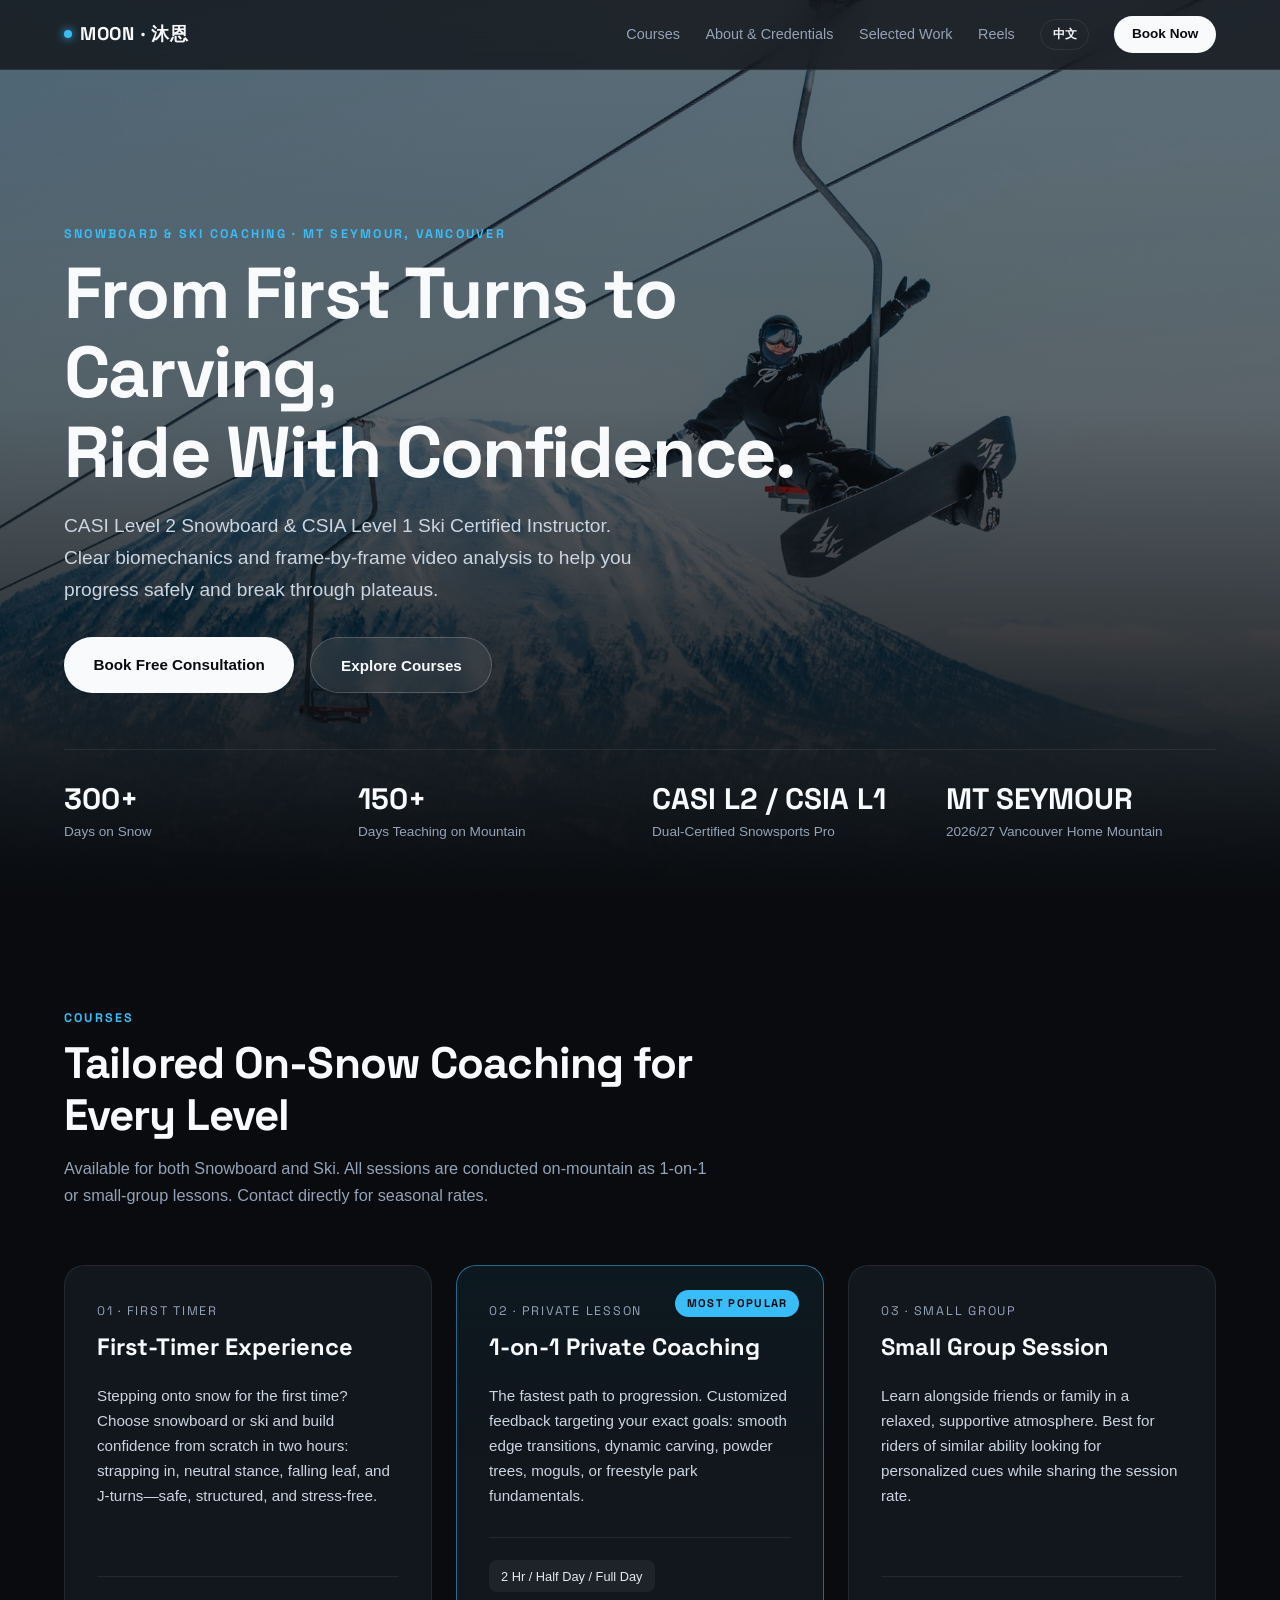
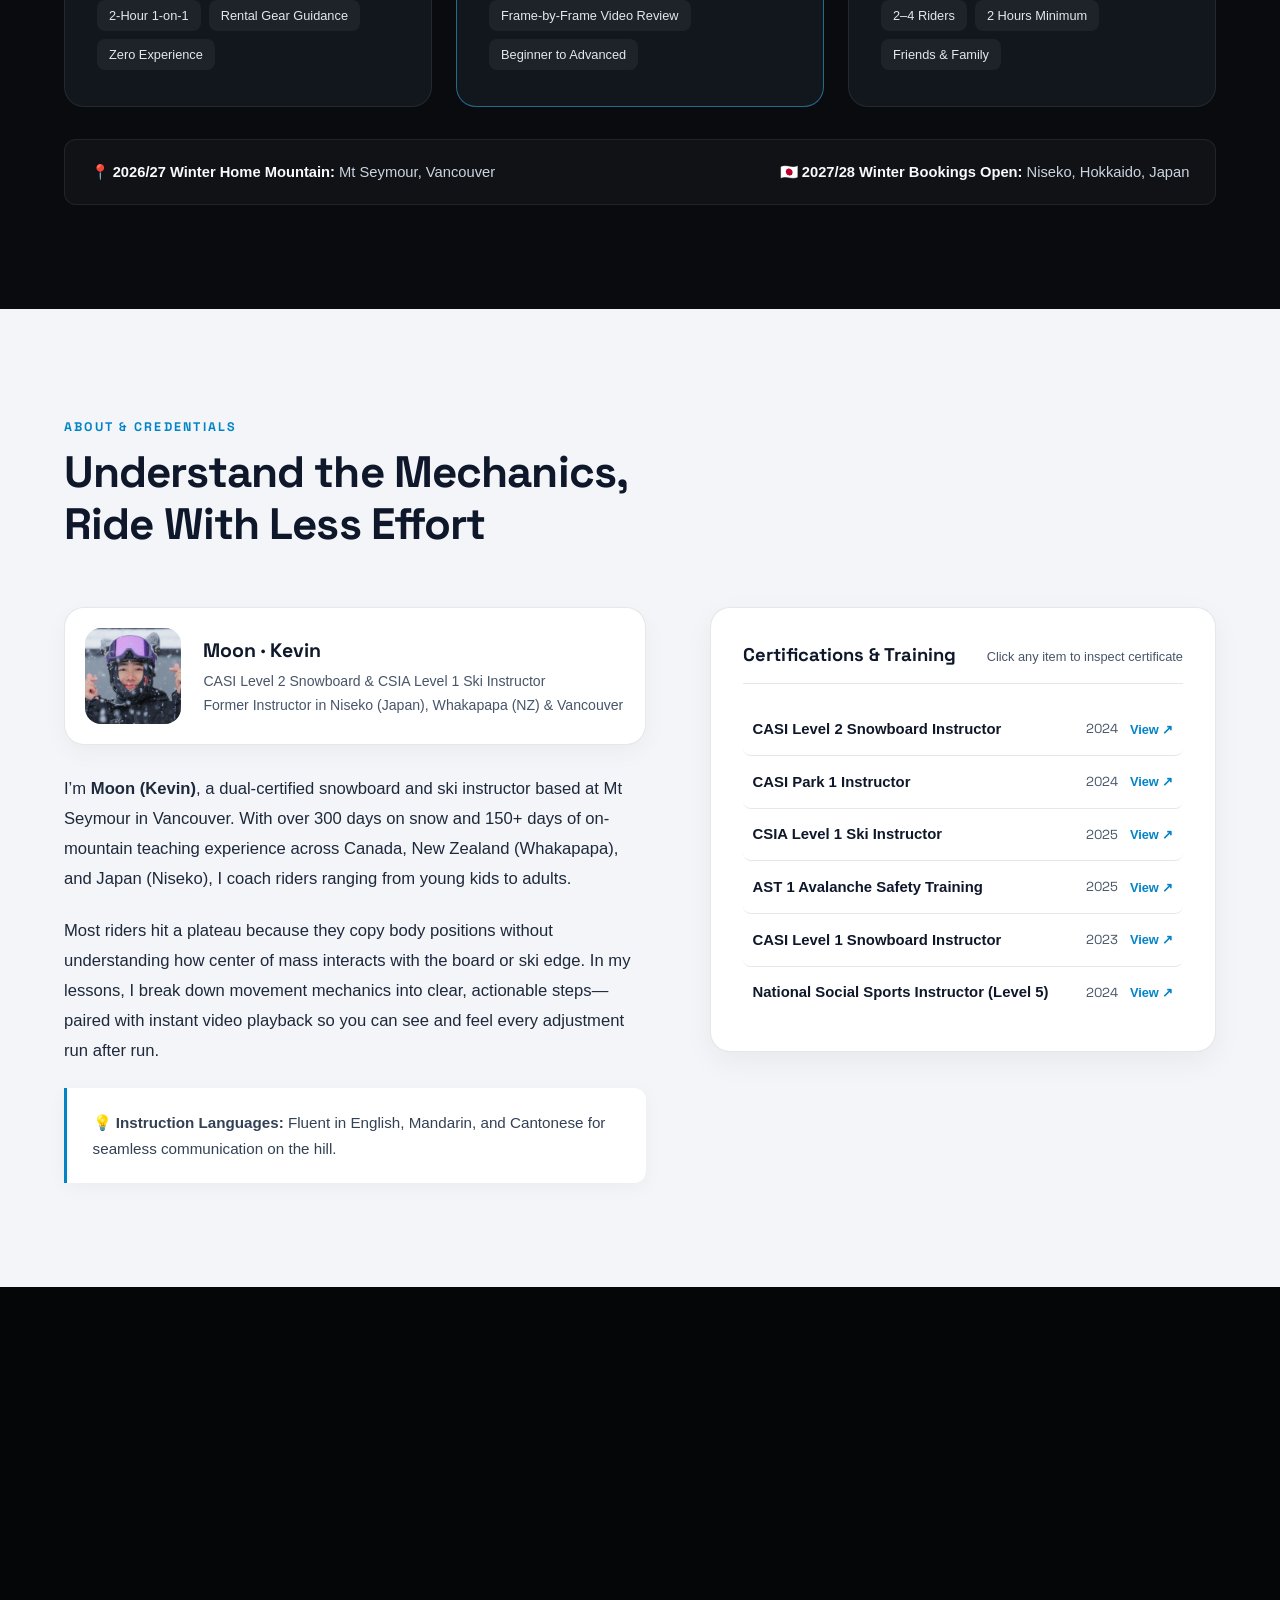
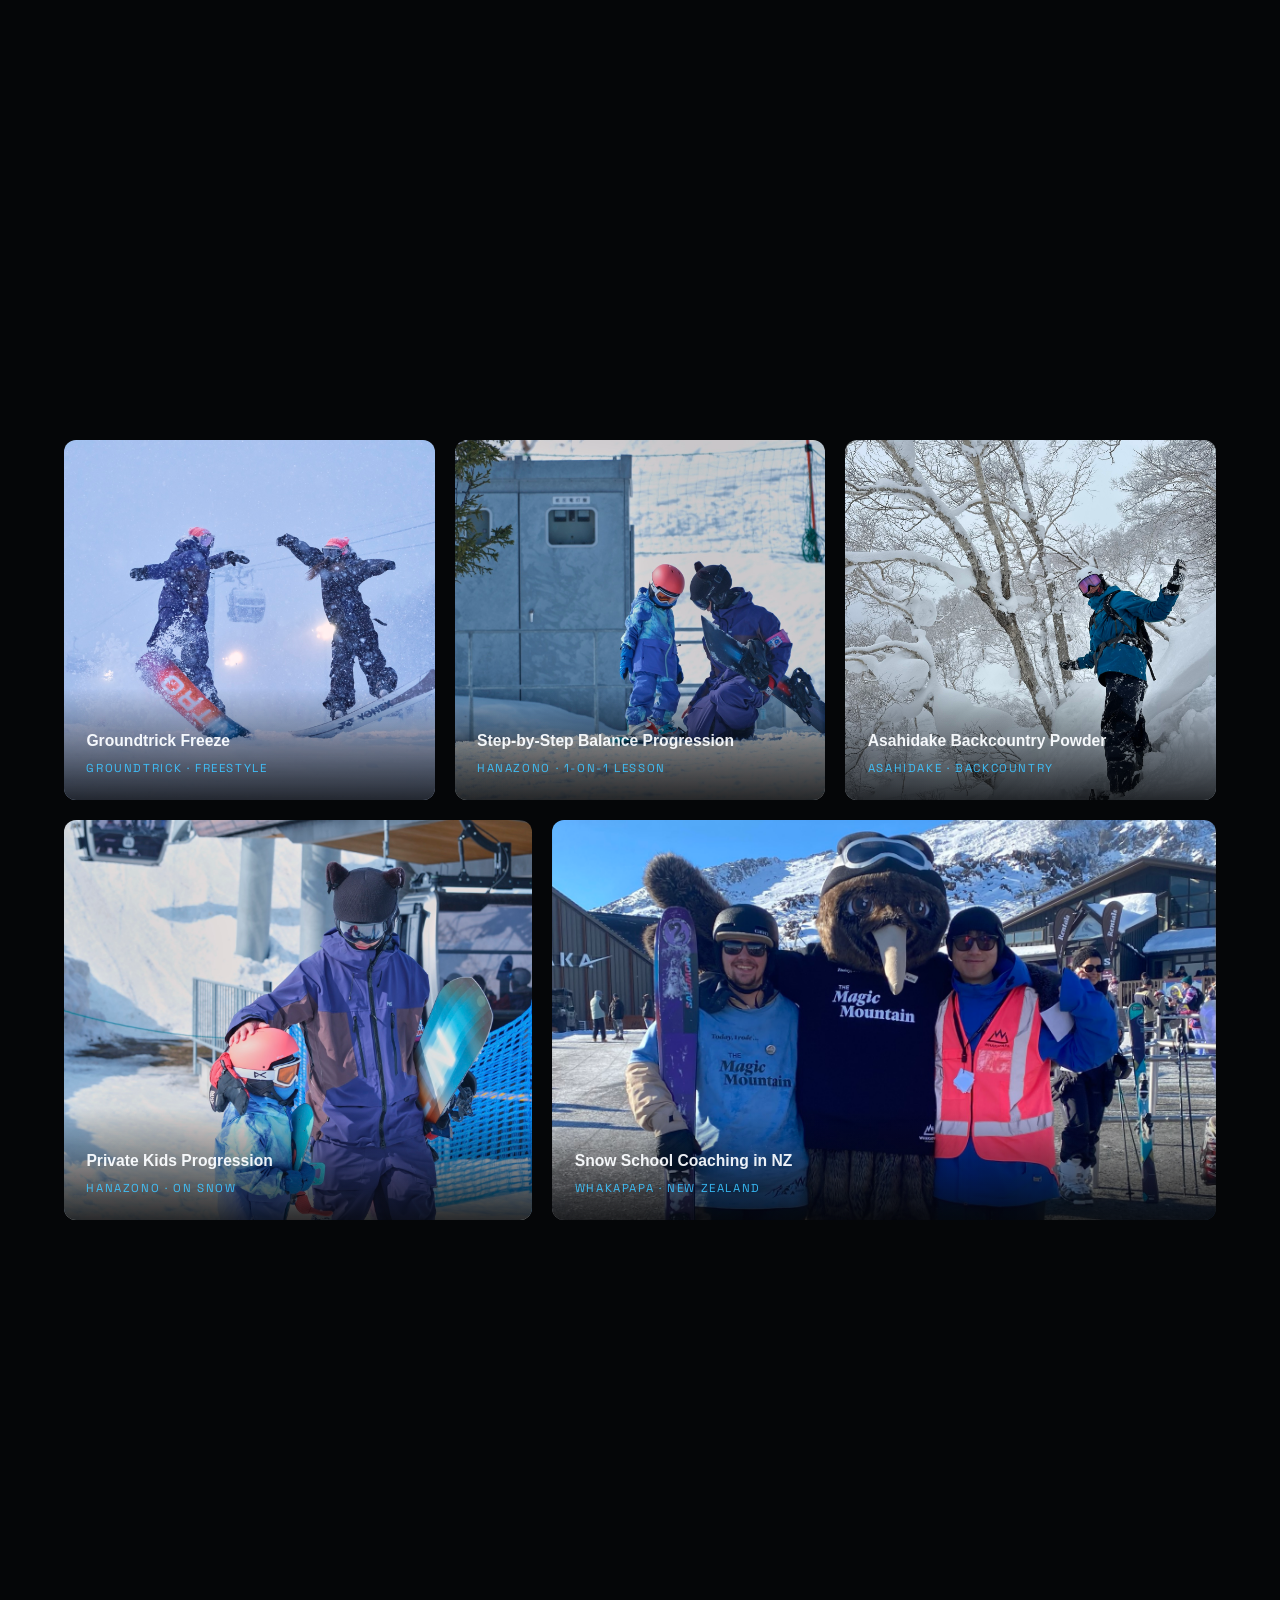
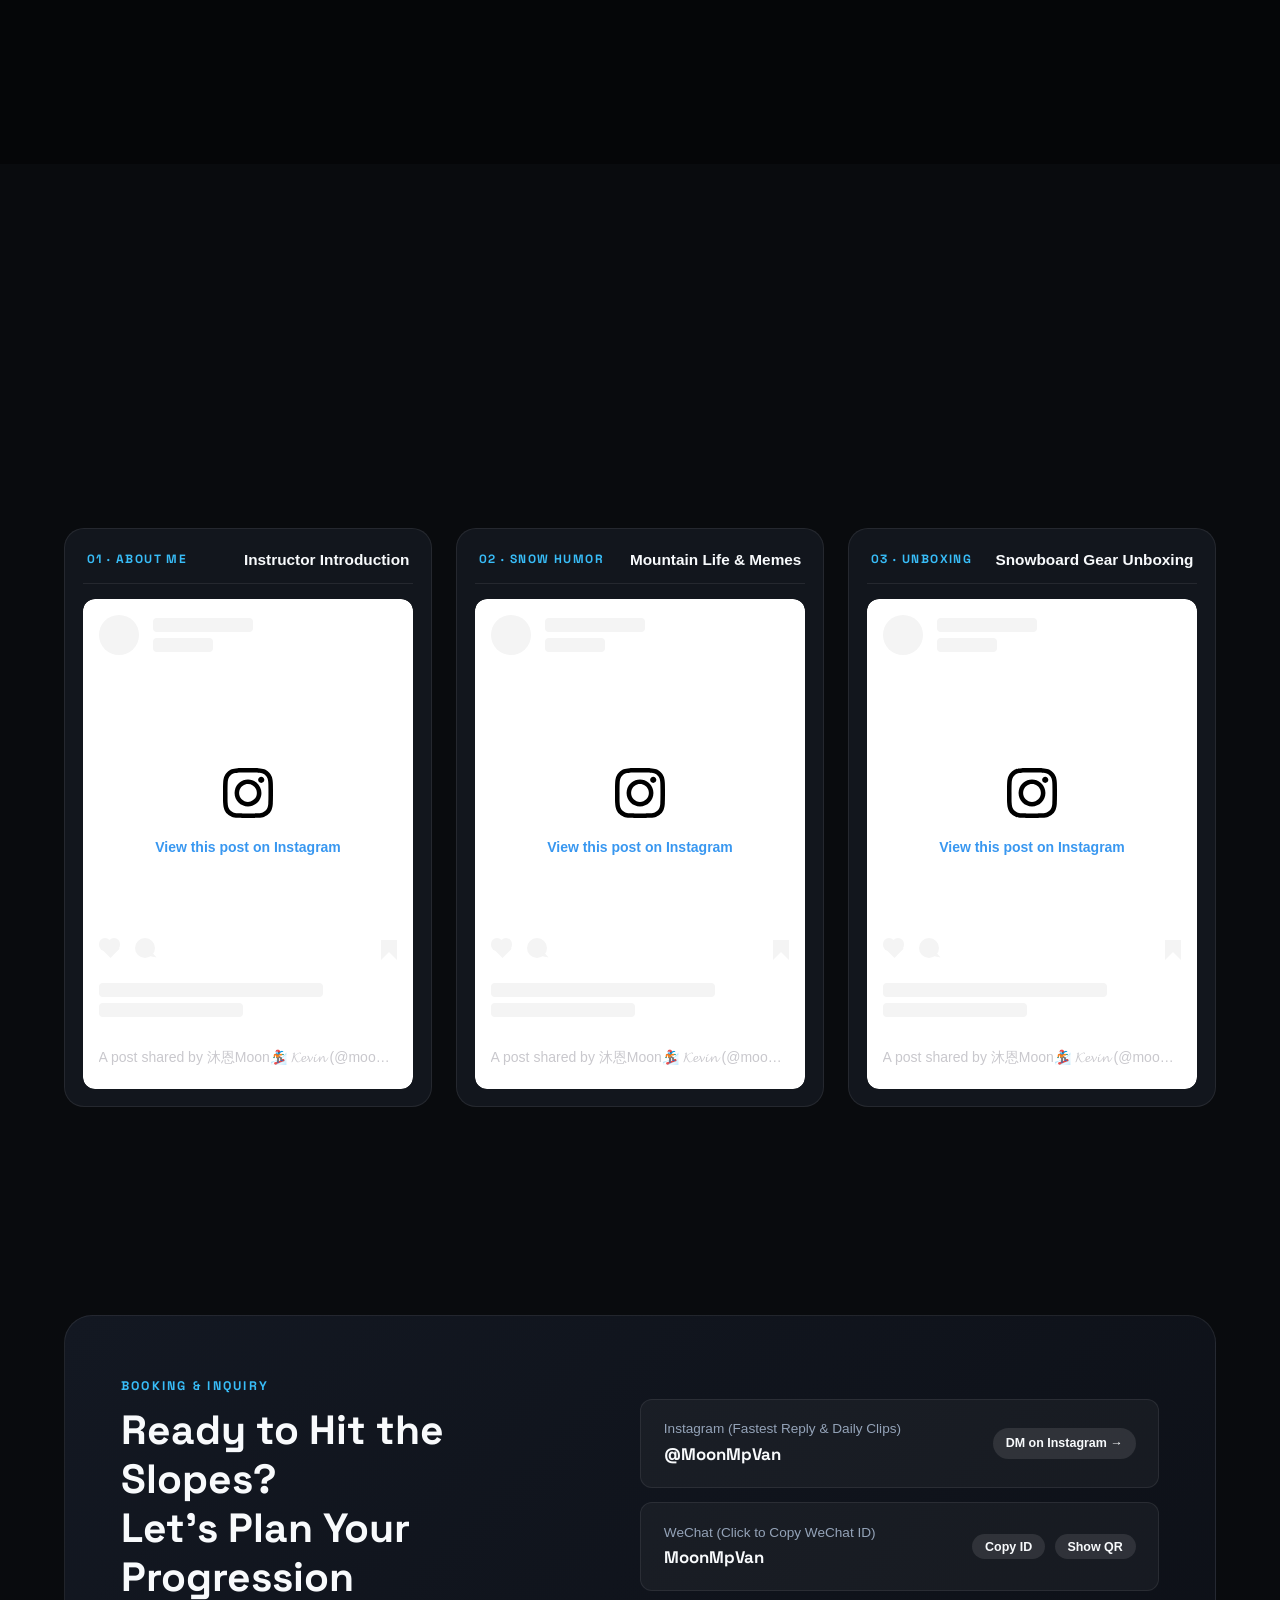
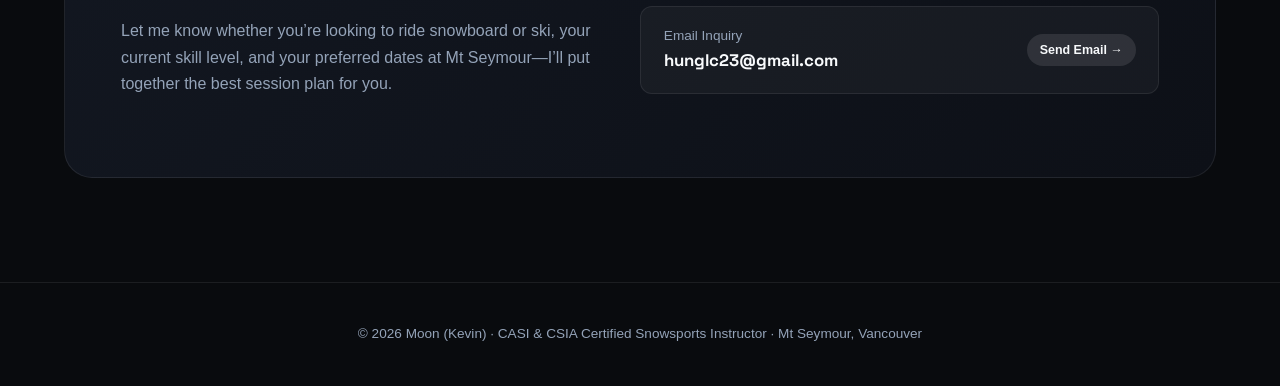
==== commit 9166b226: "Update print statement from 'Hello' to 'Goodbye'" ====
--- a/en.html
+++ b/en.html
@@ -453,4 +453,859 @@
 
     .about-story p {
       font-size: 1.04rem;
-      color: #1
+      color: #1E293B;
+      margin-bottom: 1.4rem;
+      line-height: 1.8;
+    }
+
+    .about-highlight {
+      padding: 1.4rem 1.6rem;
+      background: #FFFFFF;
+      border-left: 3px solid #0284C7;
+      border-radius: 0 var(--radius-md) var(--radius-md) 0;
+      font-size: 0.95rem;
+      color: #334155;
+      box-shadow: 0 4px 20px rgba(15, 23, 42, 0.04);
+    }
+
+    .cert-box {
+      background: #FFFFFF;
+      border-radius: var(--radius-lg);
+      padding: 2rem;
+      border: 1px solid var(--border-light);
+      box-shadow: 0 10px 30px rgba(15, 23, 42, 0.05);
+    }
+
+    .cert-box-header {
+      display: flex;
+      justify-content: space-between;
+      align-items: baseline;
+      margin-bottom: 1.2rem;
+      padding-bottom: 0.8rem;
+      border-bottom: 1px solid var(--border-light);
+    }
+
+    .cert-box-header h3 {
+      font-family: var(--font-display);
+      font-size: 1.15rem;
+    }
+
+    .cert-box-header span {
+      font-size: 0.8rem;
+      color: var(--text-dark-muted);
+    }
+
+    .cert-list {
+      list-style: none;
+    }
+
+    .cert-item {
+      display: flex;
+      justify-content: space-between;
+      align-items: center;
+      padding: 0.85rem 0.6rem;
+      border-bottom: 1px solid var(--border-light);
+      cursor: pointer;
+      border-radius: 8px;
+      transition: background 0.2s ease;
+    }
+
+    .cert-item:last-child {
+      border-bottom: none;
+    }
+
+    .cert-item:hover {
+      background: #F1F5F9;
+    }
+
+    .cert-name {
+      font-weight: 600;
+      font-size: 0.93rem;
+      color: var(--text-dark);
+    }
+
+    .cert-meta {
+      display: flex;
+      align-items: center;
+      gap: 0.75rem;
+      font-family: var(--font-display);
+      font-size: 0.82rem;
+      color: var(--text-dark-muted);
+      flex-shrink: 0;
+    }
+
+    .cert-view-btn {
+      color: #0284C7;
+      font-weight: 700;
+      font-family: var(--font-body);
+      font-size: 0.8rem;
+    }
+
+    /* Editorial Gallery (Pure Black) */
+    .section-gallery {
+      background: #050608;
+    }
+
+    .gallery-grid {
+      display: grid;
+      grid-template-columns: repeat(12, 1fr);
+      gap: 1.25rem;
+    }
+
+    .gallery-item {
+      position: relative;
+      border-radius: var(--radius-md);
+      overflow: hidden;
+      background: var(--bg-card);
+      cursor: zoom-in;
+      height: 360px;
+    }
+
+    .gallery-item:nth-child(1) { grid-column: span 7; height: 420px; }
+    .gallery-item:nth-child(2) { grid-column: span 5; height: 420px; }
+    .gallery-item:nth-child(3) { grid-column: span 4; }
+    .gallery-item:nth-child(4) { grid-column: span 4; }
+    .gallery-item:nth-child(5) { grid-column: span 4; }
+    .gallery-item:nth-child(6) { grid-column: span 5; height: 400px; }
+    .gallery-item:nth-child(7) { grid-column: span 7; height: 400px; }
+    .gallery-item:nth-child(8) { grid-column: span 12; height: 420px; }
+
+    .gallery-item img {
+      width: 100%;
+      height: 100%;
+      object-fit: cover;
+      transition: transform 0.6s cubic-bezier(0.16, 1, 0.3, 1);
+    }
+
+    .gallery-item:hover img {
+      transform: scale(1.05);
+    }
+
+    .gallery-item figcaption {
+      position: absolute;
+      inset: auto 0 0 0;
+      padding: 2.5rem 1.4rem 1.2rem;
+      background: linear-gradient(to top, rgba(5, 6, 8, 0.88), transparent);
+      display: flex;
+      justify-content: space-between;
+      align-items: flex-end;
+      opacity: 0.94;
+    }
+
+    .gallery-item strong {
+      font-size: 0.98rem;
+      display: block;
+    }
+
+    .gallery-item small {
+      font-family: var(--font-display);
+      font-size: 0.72rem;
+      letter-spacing: 0.14em;
+      color: var(--accent);
+      text-transform: uppercase;
+    }
+
+    /* Instagram Official Embed Grid */
+    .reels-embed-grid {
+      display: grid;
+      grid-template-columns: repeat(auto-fit, minmax(300px, 1fr));
+      gap: 1.5rem;
+      align-items: start;
+    }
+
+    .reel-embed-slot {
+      background: var(--bg-card);
+      border: 1px solid var(--border-dark);
+      border-radius: var(--radius-lg);
+      padding: 1.1rem;
+      display: flex;
+      flex-direction: column;
+      gap: 0.9rem;
+    }
+
+    .reel-slot-header {
+      display: flex;
+      justify-content: space-between;
+      align-items: center;
+      padding: 0 0.25rem 0.7rem;
+      border-bottom: 1px solid var(--border-dark);
+    }
+
+    .reel-slot-tag {
+      font-family: var(--font-display);
+      font-size: 0.75rem;
+      font-weight: 700;
+      letter-spacing: 0.12em;
+      color: var(--accent);
+    }
+
+    .reel-slot-title {
+      font-size: 0.96rem;
+      font-weight: 700;
+      color: var(--text-white);
+    }
+
+    .reel-embed-frame {
+      width: 100%;
+      overflow: hidden;
+      border-radius: var(--radius-md);
+      display: flex;
+      justify-content: center;
+    }
+
+    .reel-embed-frame .instagram-media,
+    .reel-embed-frame iframe.instagram-media {
+      margin: 0 !important;
+      width: 100% !important;
+      min-width: 0 !important;
+      max-width: 100% !important;
+      border-radius: var(--radius-md) !important;
+    }
+
+    /* Contact & Booking */
+    .contact-panel {
+      background: linear-gradient(135deg, #131822 0%, #0D1017 100%);
+      border: 1px solid var(--border-dark);
+      border-radius: 28px;
+      padding: 3.5rem;
+      display: grid;
+      grid-template-columns: 1fr 1.1fr;
+      gap: 3rem;
+      align-items: center;
+    }
+
+    .contact-panel h2 {
+      font-family: var(--font-display);
+      font-size: clamp(1.9rem, 3.5vw, 2.55rem);
+      margin-bottom: 1rem;
+      line-height: 1.2;
+    }
+
+    .contact-panel p {
+      color: var(--text-muted);
+      margin-bottom: 1.5rem;
+    }
+
+    .contact-methods {
+      display: flex;
+      flex-direction: column;
+      gap: 0.9rem;
+    }
+
+    .contact-row {
+      display: flex;
+      justify-content: space-between;
+      align-items: center;
+      padding: 1.15rem 1.4rem;
+      background: rgba(255, 255, 255, 0.04);
+      border: 1px solid var(--border-dark);
+      border-radius: var(--radius-md);
+      cursor: pointer;
+      transition: all 0.2s ease;
+    }
+
+    .contact-row:hover {
+      background: rgba(56, 189, 248, 0.1);
+      border-color: rgba(56, 189, 248, 0.45);
+      transform: translateX(4px);
+    }
+
+    .contact-label {
+      font-size: 0.85rem;
+      color: var(--text-muted);
+      display: block;
+    }
+
+    .contact-val {
+      font-family: var(--font-display);
+      font-weight: 700;
+      font-size: 1.05rem;
+      color: var(--text-white);
+    }
+
+    .contact-action-group {
+      display: flex;
+      align-items: center;
+      gap: 0.6rem;
+    }
+
+    .pill-mini {
+      font-size: 0.78rem;
+      font-weight: 600;
+      padding: 0.35rem 0.8rem;
+      border-radius: 999px;
+      background: rgba(255, 255, 255, 0.1);
+      color: var(--text-white);
+      border: none;
+      cursor: pointer;
+      font-family: var(--font-body);
+    }
+
+    .pill-mini:hover {
+      background: var(--accent);
+      color: var(--bg-dark);
+    }
+
+    footer {
+      padding: 2.5rem 0;
+      border-top: 1px solid var(--border-dark);
+      text-align: center;
+      font-size: 0.85rem;
+      color: var(--text-muted);
+    }
+
+    /* Lightbox Modal */
+    .modal {
+      position: fixed;
+      inset: 0;
+      z-index: 999;
+      background: rgba(5, 6, 8, 0.88);
+      backdrop-filter: blur(10px);
+      display: none;
+      align-items: center;
+      justify-content: center;
+      padding: 1.5rem;
+    }
+
+    .modal.active {
+      display: flex;
+    }
+
+    .modal-box {
+      position: relative;
+      max-width: 680px;
+      width: 100%;
+      background: #12161D;
+      border: 1px solid rgba(255,255,255,0.15);
+      border-radius: var(--radius-lg);
+      padding: 1.2rem;
+      text-align: center;
+      animation: popIn 0.22s ease;
+    }
+
+    .modal-box img {
+      max-height: 75vh;
+      width: auto;
+      margin: 0 auto;
+      border-radius: 10px;
+    }
+
+    .modal-caption {
+      margin-top: 0.9rem;
+      font-size: 0.95rem;
+      color: #E2E8F0;
+    }
+
+    .modal-close {
+      position: absolute;
+      top: -14px;
+      right: -14px;
+      width: 36px;
+      height: 36px;
+      border-radius: 50%;
+      border: none;
+      background: var(--text-white);
+      color: var(--bg-dark);
+      font-weight: 700;
+      font-size: 1.1rem;
+      cursor: pointer;
+    }
+
+    /* Toast Notification */
+    .toast {
+      position: fixed;
+      bottom: 2rem;
+      left: 50%;
+      transform: translateX(-50%) translateY(20px);
+      background: var(--accent);
+      color: var(--bg-dark);
+      font-weight: 700;
+      font-size: 0.9rem;
+      padding: 0.7rem 1.4rem;
+      border-radius: 999px;
+      opacity: 0;
+      pointer-events: none;
+      transition: all 0.25s ease;
+      z-index: 1000;
+    }
+
+    .toast.show {
+      opacity: 1;
+      transform: translateX(-50%) translateY(0);
+    }
+
+    /* Scroll Reveal */
+    .reveal {
+      opacity: 0;
+      transform: translateY(24px);
+      transition: opacity 0.7s ease, transform 0.7s ease;
+    }
+
+    .reveal.visible {
+      opacity: 1;
+      transform: translateY(0);
+    }
+
+    @keyframes popIn {
+      from { opacity: 0; transform: scale(0.95); }
+      to { opacity: 1; transform: scale(1); }
+    }
+
+    @media (max-width: 960px) {
+      .courses-grid {
+        grid-template-columns: 1fr;
+      }
+      .about-grid,
+      .contact-panel {
+        grid-template-columns: 1fr;
+        gap: 2.2rem;
+      }
+      .hero-stats {
+        grid-template-columns: repeat(2, 1fr);
+      }
+      .gallery-item:nth-child(n) {
+        grid-column: span 6;
+        height: 280px;
+      }
+    }
+
+    @media (max-width: 640px) {
+      .nav-links a:not(.nav-lang):not(.nav-cta) {
+        display: none;
+      }
+      .gallery-item:nth-child(n) {
+        grid-column: span 12;
+        height: 300px;
+      }
+      .contact-panel {
+        padding: 2rem 1.4rem;
+      }
+      .profile-card {
+        flex-direction: column;
+        align-items: flex-start;
+      }
+    }
+  </style>
+</head>
+<body id="top">
+
+  <!-- Navigation -->
+  <nav class="navbar">
+    <div class="nav-inner">
+      <a href="#top" class="brand">
+        <span class="brand-dot"></span>
+        <span>MOON · 沐恩</span>
+      </a>
+      <div class="nav-links">
+        <a href="#courses">Courses</a>
+        <a href="#about">About &amp; Credentials</a>
+        <a href="#work">Selected Work</a>
+        <a href="#reels">Reels</a>
+        <a href="index.html" class="nav-lang">中文</a>
+        <a href="#contact" class="nav-cta">Book Now</a>
+      </div>
+    </div>
+  </nav>
+
+  <!-- Full-Viewport Hero -->
+  <header class="hero">
+    <div class="hero-bg">
+      <img src="assets/15.jpg" alt="Moon (Kevin) Snowboard and Ski Instructor at Mt Seymour, Vancouver">
+    </div>
+    <div class="hero-overlay"></div>
+
+    <div class="container">
+      <div class="hero-content">
+        <span class="eyebrow">SNOWBOARD &amp; SKI COACHING · MT SEYMOUR, VANCOUVER</span>
+        <h1>From First Turns to Carving,<br>Ride With Confidence.</h1>
+        <p class="hero-sub">CASI Level 2 Snowboard &amp; CSIA Level 1 Ski Certified Instructor. Clear biomechanics and frame-by-frame video analysis to help you progress safely and break through plateaus.</p>
+        <div class="hero-actions">
+          <a href="#contact" class="btn-primary">Book Free Consultation</a>
+          <a href="#courses" class="btn-ghost">Explore Courses</a>
+        </div>
+      </div>
+
+      <div class="hero-stats">
+        <div class="stat-item">
+          <strong>300+</strong>
+          <span>Days on Snow</span>
+        </div>
+        <div class="stat-item">
+          <strong>150+</strong>
+          <span>Days Teaching on Mountain</span>
+        </div>
+        <div class="stat-item">
+          <strong>CASI L2 / CSIA L1</strong>
+          <span>Dual-Certified Snowsports Pro</span>
+        </div>
+        <div class="stat-item">
+          <strong>MT SEYMOUR</strong>
+          <span>2026/27 Vancouver Home Mountain</span>
+        </div>
+      </div>
+    </div>
+  </header>
+
+  <!-- Courses -->
+  <section id="courses">
+    <div class="container">
+      <div class="section-header reveal">
+        <span class="eyebrow">COURSES</span>
+        <h2>Tailored On-Snow Coaching for Every Level</h2>
+        <p>Available for both Snowboard and Ski. All sessions are conducted on-mountain as 1-on-1 or small-group lessons. Contact directly for seasonal rates.</p>
+      </div>
+
+      <div class="courses-grid">
+        <article class="course-card reveal">
+          <div>
+            <div class="course-en">01 · FIRST TIMER</div>
+            <h3>First-Timer Experience</h3>
+            <p class="course-desc">Stepping onto snow for the first time? Choose snowboard or ski and build confidence from scratch in two hours: strapping in, neutral stance, falling leaf, and J-turns—safe, structured, and stress-free.</p>
+          </div>
+          <ul class="course-tags">
+            <li>2-Hour 1-on-1</li>
+            <li>Rental Gear Guidance</li>
+            <li>Zero Experience</li>
+          </ul>
+        </article>
+
+        <article class="course-card featured reveal">
+          <span class="badge-popular">MOST POPULAR</span>
+          <div>
+            <div class="course-en">02 · PRIVATE LESSON</div>
+            <h3>1-on-1 Private Coaching</h3>
+            <p class="course-desc">The fastest path to progression. Customized feedback targeting your exact goals: smooth edge transitions, dynamic carving, powder trees, moguls, or freestyle park fundamentals.</p>
+          </div>
+          <ul class="course-tags">
+            <li>2 Hr / Half Day / Full Day</li>
+            <li>Frame-by-Frame Video Review</li>
+            <li>Beginner to Advanced</li>
+          </ul>
+        </article>
+
+        <article class="course-card reveal">
+          <div>
+            <div class="course-en">03 · SMALL GROUP</div>
+            <h3>Small Group Session</h3>
+            <p class="course-desc">Learn alongside friends or family in a relaxed, supportive atmosphere. Best for riders of similar ability looking for personalized cues while sharing the session rate.</p>
+          </div>
+          <ul class="course-tags">
+            <li>2–4 Riders</li>
+            <li>2 Hours Minimum</li>
+            <li>Friends &amp; Family</li>
+          </ul>
+        </article>
+      </div>
+
+      <div class="resort-banner reveal">
+        <span>📍 <strong>2026/27 Winter Home Mountain:</strong> Mt Seymour, Vancouver</span>
+        <span>🇯🇵 <strong>2027/28 Winter Bookings Open:</strong> Niseko, Hokkaido, Japan</span>
+      </div>
+    </div>
+  </section>
+
+  <!-- About & Interactive Credentials -->
+  <section id="about" class="section-light">
+    <div class="container">
+      <div class="section-header reveal">
+        <span class="eyebrow">ABOUT &amp; CREDENTIALS</span>
+        <h2>Understand the Mechanics, Ride With Less Effort</h2>
+      </div>
+
+      <div class="about-grid">
+        <div class="about-story reveal">
+          <div class="profile-card" id="profile-card">
+            <img src="assets/portrait.jpg" alt="Moon (Kevin) Portrait" class="profile-avatar" onerror="document.getElementById('profile-card').style.display='none'">
+            <div class="profile-meta">
+              <strong>Moon · Kevin</strong>
+              <span>CASI Level 2 Snowboard &amp; CSIA Level 1 Ski Instructor</span>
+              <span>Former Instructor in Niseko (Japan), Whakapapa (NZ) &amp; Vancouver</span>
+            </div>
+          </div>
+
+          <p>I’m <strong>Moon (Kevin)</strong>, a dual-certified snowboard and ski instructor based at Mt Seymour in Vancouver. With over 300 days on snow and 150+ days of on-mountain teaching experience across Canada, New Zealand (Whakapapa), and Japan (Niseko), I coach riders ranging from young kids to adults.</p>
+          <p>Most riders hit a plateau because they copy body positions without understanding how center of mass interacts with the board or ski edge. In my lessons, I break down movement mechanics into clear, actionable steps—paired with instant video playback so you can see and feel every adjustment run after run.</p>
+          <div class="about-highlight">
+            💡 <strong>Instruction Languages:</strong> Fluent in English, Mandarin, and Cantonese for seamless communication on the hill.
+          </div>
+        </div>
+
+        <div class="cert-box reveal">
+          <div class="cert-box-header">
+            <h3>Certifications &amp; Training</h3>
+            <span>Click any item to inspect certificate</span>
+          </div>
+          <ul class="cert-list">
+            <li class="cert-item" onclick="openModal('assets/cert2.jpg', 'CASI Level 2 Snowboard Instructor Certificate')">
+              <span class="cert-name">CASI Level 2 Snowboard Instructor</span>
+              <span class="cert-meta">2024 <span class="cert-view-btn">View ↗</span></span>
+            </li>
+            <li class="cert-item" onclick="openModal('assets/cert3.jpg', 'CASI Park 1 Snowboard Instructor Certificate')">
+              <span class="cert-name">CASI Park 1 Instructor</span>
+              <span class="cert-meta">2024 <span class="cert-view-btn">View ↗</span></span>
+            </li>
+            <li class="cert-item" onclick="openModal('assets/cert6.jpg', 'CSIA Level 1 Ski Instructor Certificate')">
+              <span class="cert-name">CSIA Level 1 Ski Instructor</span>
+              <span class="cert-meta">2025 <span class="cert-view-btn">View ↗</span></span>
+            </li>
+            <li class="cert-item" onclick="openModal('assets/cert4.jpg', 'Avalanche Skills Training Level 1 (AST 1)')">
+              <span class="cert-name">AST 1 Avalanche Safety Training</span>
+              <span class="cert-meta">2025 <span class="cert-view-btn">View ↗</span></span>
+            </li>
+            <li class="cert-item" onclick="openModal('assets/cert1.jpg', 'CASI Level 1 Snowboard Instructor Certificate')">
+              <span class="cert-name">CASI Level 1 Snowboard Instructor</span>
+              <span class="cert-meta">2023 <span class="cert-view-btn">View ↗</span></span>
+            </li>
+            <li class="cert-item" onclick="openModal('assets/cert5.jpg', 'Chinese National Social Sports Instructor (Level 5)')">
+              <span class="cert-name">National Social Sports Instructor (Level 5)</span>
+              <span class="cert-meta">2024 <span class="cert-view-btn">View ↗</span></span>
+            </li>
+          </ul>
+        </div>
+      </div>
+    </div>
+  </section>
+
+  <!-- Selected Work Gallery -->
+  <section id="work" class="section-gallery">
+    <div class="container">
+      <div class="section-header reveal">
+        <span class="eyebrow">SELECTED WORK</span>
+        <h2>Moments on Snow</h2>
+        <p>From 1-on-1 kids coaching in Niseko and backcountry powder at Asahidake to training in Whistler and teaching in New Zealand.</p>
+      </div>
+
+      <div class="gallery-grid">
+        <figure class="gallery-item reveal" onclick="openModal('assets/24.jpg', '1-on-1 Kids Private Lesson · HANAZONO, NISEKO')">
+          <img src="assets/24.jpg" alt="1-on-1 Kids Coaching in Hanazono 1" loading="lazy">
+          <figcaption>
+            <div>
+              <strong>1-on-1 Kids Coaching</strong>
+              <small>HANAZONO · KIDS COACHING</small>
+            </div>
+          </figcaption>
+        </figure>
+
+        <figure class="gallery-item reveal" onclick="openModal('assets/11.jpg', 'On-Snow Technical Training Session · WHISTLER')">
+          <img src="assets/11.jpg" alt="Technical Training in Whistler" loading="lazy">
+          <figcaption>
+            <div>
+              <strong>Technical Training Session</strong>
+              <small>WHISTLER · TRAINING</small>
+            </div>
+          </figcaption>
+        </figure>
+
+        <figure class="gallery-item reveal" onclick="openModal('assets/20.jpg', 'Snowboard Groundtrick Freeze · FREESTYLE')">
+          <img src="assets/20.jpg" alt="Snowboard Groundtrick Action" loading="lazy">
+          <figcaption>
+            <div>
+              <strong>Groundtrick Freeze</strong>
+              <small>GROUNDTRICK · FREESTYLE</small>
+            </div>
+          </figcaption>
+        </figure>
+
+        <figure class="gallery-item reveal" onclick="openModal('assets/25.jpg', 'Building Balance &amp; Confidence · HANAZONO, NISEKO')">
+          <img src="assets/25.jpg" alt="1-on-1 Kids Coaching in Hanazono 2" loading="lazy">
+          <figcaption>
+            <div>
+              <strong>Step-by-Step Balance Progression</strong>
+              <small>HANAZONO · 1-ON-1 LESSON</small>
+            </div>
+          </figcaption>
+        </figure>
+
+        <figure class="gallery-item reveal" onclick="openModal('assets/1.jpg', 'Backcountry Powder Riding · ASAHIDAKE, HOKKAIDO')">
+          <img src="assets/1.jpg" alt="Asahidake Backcountry Powder" loading="lazy">
+          <figcaption>
+            <div>
+              <strong>Asahidake Backcountry Powder</strong>
+              <small>ASAHIDAKE · BACKCOUNTRY</small>
+            </div>
+          </figcaption>
+        </figure>
+
+        <figure class="gallery-item reveal" onclick="openModal('assets/26.jpg', 'On-Mountain Kids Guidance · HANAZONO, NISEKO')">
+          <img src="assets/26.jpg" alt="1-on-1 Kids Coaching in Hanazono 3" loading="lazy">
+          <figcaption>
+            <div>
+              <strong>Private Kids Progression</strong>
+              <small>HANAZONO · ON SNOW</small>
+            </div>
+          </figcaption>
+        </figure>
+
+        <figure class="gallery-item reveal" onclick="openModal('assets/7.jpg', 'Snow School Instructor Life · WHAKAPAPA, NEW ZEALAND')">
+          <img src="assets/7.jpg" alt="Teaching at Whakapapa New Zealand 1" loading="lazy">
+          <figcaption>
+            <div>
+              <strong>Snow School Coaching in NZ</strong>
+              <small>WHAKAPAPA · NEW ZEALAND</small>
+            </div>
+          </figcaption>
+        </figure>
+
+        <figure class="gallery-item reveal" onclick="openModal('assets/30.jpg', 'Southern Hemisphere Winter Season · WHAKAPAPA, NEW ZEALAND')">
+          <img src="assets/30.jpg" alt="Teaching at Whakapapa New Zealand 2" loading="lazy">
+          <figcaption>
+            <div>
+              <strong>Southern Hemisphere Season</strong>
+              <small>WHAKAPAPA · INSTRUCTOR LIFE</small>
+            </div>
+          </figcaption>
+        </figure>
+      </div>
+    </div>
+  </section>
+
+  <!-- Instagram Reels Section -->
+  <section id="reels">
+    <div class="container">
+      <div class="section-header reveal">
+        <span class="eyebrow">INSTAGRAM REELS · @MOONMPVAN</span>
+        <h2>Introduction, Mountain Humor &amp; Gear Unboxing</h2>
+        <p>Get to know my coaching background, on-snow life, and latest snowboard gear unboxings straight from Instagram.</p>
+      </div>
+
+      <div class="reels-embed-grid">
+        <!-- Slot 1: Introduction -->
+        <div class="reel-embed-slot reveal">
+          <div class="reel-slot-header">
+            <span class="reel-slot-tag">01 · ABOUT ME</span>
+            <span class="reel-slot-title">Instructor Introduction</span>
+          </div>
+          <div class="reel-embed-frame">
+            <blockquote class="instagram-media" data-instgrm-permalink="https://www.instagram.com/reel/DbPYD1nlifm/?utm_source=ig_embed&amp;utm_campaign=loading" data-instgrm-version="14" style=" background:#FFF; border:0; border-radius:3px; box-shadow:0 0 1px 0 rgba(0,0,0,0.5),0 1px 10px 0 rgba(0,0,0,0.15); margin: 1px; max-width:540px; min-width:326px; padding:0; width:99.375%; width:-webkit-calc(100% - 2px); width:calc(100% - 2px);"><div style="padding:16px;"> <a href="https://www.instagram.com/reel/DbPYD1nlifm/?utm_source=ig_embed&amp;utm_campaign=loading" style=" background:#FFFFFF; line-height:0; padding:0 0; text-align:center; text-decoration:none; width:100%;" target="_blank"> <div style=" display: flex; flex-direction: row; align-items: center;"> <div style="background-color: #F4F4F4; border-radius: 50%; flex-grow: 0; height: 40px; margin-right: 14px; width: 40px;"></div> <div style="display: flex; flex-direction: column; flex-grow: 1; justify-content: center;"> <div style=" background-color: #F4F4F4; border-radius: 4px; flex-grow: 0; height: 14px; margin-bottom: 6px; width: 100px;"></div> <div style=" background-color: #F4F4F4; border-radius: 4px; flex-grow: 0; height: 14px; width: 60px;"></div></div></div><div style="padding: 19% 0;"></div> <div style="display:block; height:50px; margin:0 auto 12px; width:50px;"><svg width="50px" height="50px" viewBox="0 0 60 60" version="1.1" xmlns="https://www.w3.org/2000/svg" xmlns:xlink="https://www.w3.org/1999/xlink"><g stroke="none" stroke-width="1" fill="none" fill-rule="evenodd"><g transform="translate(-511.000000, -20.000000)" fill="#000000"><g><path d="M556.869,30.41 C554.814,30.41 553.148,32.076 553.148,34.131 C553.148,36.186 554.814,37.852 556.869,37.852 C558.924,37.852 560.59,36.186 560.59,34.131 C560.59,32.076 558.924,30.41 556.869,30.41 M541,60.657 C535.114,60.657 530.342,55.887 530.342,50 C530.342,44.114 535.114,39.342 541,39.342 C546.887,39.342 551.658,44.114 551.658,50 C551.658,55.887 546.887,60.657 541,60.657 M541,33.886 C532.1,33.886 524.886,41.1 524.886,50 C524.886,58.899 532.1,66.113 541,66.113 C549.9,66.113 557.115,58.899 557.115,50 C557.115,41.1 549.9,33.886 541,33.886 M565.378,62.101 C565.244,65.022 564.756,66.606 564.346,67.663 C563.803,69.06 563.154,70.057 562.106,71.106 C561.058,72.155 560.06,72.803 558.662,73.347 C557.607,73.757 556.021,74.244 553.102,74.378 C549.944,74.521 548.997,74.552 541,74.552 C533.003,74.552 532.056,74.521 528.898,74.378 C525.979,74.244 524.393,73.757 523.338,73.347 C521.94,72.803 520.942,72.155 519.894,71.106 C518.846,70.057 518.197,69.06 517.654,67.663 C517.244,66.606 516.755,65.022 516.623,62.101 C516.479,58.943 516.448,57.996 516.448,50 C516.448,42.003 516.479,41.056 516.623,37.899 C516.755,34.978 517.244,33.391 517.654,32.338 C518.197,30.938 518.846,29.942 519.894,28.894 C520.942,27.846 521.94,27.196 523.338,26.654 C524.393,26.244 525.979,25.756 528.898,25.623 C532.057,25.479 533.004,25.448 541,25.448 C548.997,25.448 549.943,25.479 553.102,25.623 C556.021,25.756 557.607,26.244 558.662,26.654 C560.06,27.196 561.058,27.846 562.106,28.894 C563.154,29.942 563.803,30.938 564.346,32.338 C564.756,33.391 565.244,34.978 565.378,37.899 C565.522,41.056 565.552,42.003 565.552,50 C565.552,57.996 565.522,58.943 565.378,62.101 M570.82,37.631 C570.674,34.438 570.167,32.258 569.425,30.349 C568.659,28.377 567.633,26.702 565.965,25.035 C564.297,23.368 562.623,22.342 560.652,21.575 C558.743,20.834 556.562,20.326 553.369,20.18 C550.169,20.033 549.148,20 541,20 C532.853,20 531.831,20.033 528.631,20.18 C525.438,20.326 523.257,20.834 521.349,21.575 C519.376,22.342 517.703,23.368 516.035,25.035 C514.368,26.702 513.342,28.377 512.574,30.349 C511.834,32.258 511.326,34.438 511.181,37.631 C511.035,40.831 511,41.851 511,50 C511,58.147 511.035,59.17 511.181,62.369 C511.326,65.562 511.834,67.743 512.574,69.651 C513.342,71.625 514.368,73.296 516.035,74.965 C517.703,76.634 519.376,77.658 521.349,78.425 C523.257,79.167 525.438,79.673 528.631,79.82 C531.831,79.965 532.853,80.001 541,80.001 C549.148,80.001 550.169,79.965 553.369,79.82 C556.562,79.673 558.743,79.167 560.652,78.425 C562.623,77.658 564.297,76.634 565.965,74.965 C567.633,73.296 568.659,71.625 569.425,69.651 C570.167,67.743 570.674,65.562 570.82,62.369 C570.966,59.17 571,58.147 571,50 C571,41.851 570.966,40.831 570.82,37.631"></path></g></g></g></svg></div><div style="padding-top: 8px;"> <div style=" color:#3897f0; font-family:Arial,sans-serif; font-size:14px; font-style:normal; font-weight:550; line-height:18px;">View this post on Instagram</div></div><div style="padding: 12.5% 0;"></div> <div style="display: flex; flex-direction: row; margin-bottom: 14px; align-items: center;"><div> <div style="background-color: #F4F4F4; border-radius: 50%; height: 12.5px; width: 12.5px; transform: translateX(0px) translateY(7px);"></div> <div style="background-color: #F4F4F4; height: 12.5px; transform: rotate(-45deg) translateX(3px) translateY(1px); width: 12.5px; flex-grow: 0; margin-right: 14px; margin-left: 2px;"></div> <div style="background-color: #F4F4F4; border-radius: 50%; height: 12.5px; width: 12.5px; transform: translateX(9px) translateY(-18px);"></div></div><div style="margin-left: 8px;"> <div style=" background-color: #F4F4F4; border-radius: 50%; flex-grow: 0; height: 20px; width: 20px;"></div> <div style=" width: 0; height: 0; border-top: 2px solid transparent; border-left: 6px solid #f4f4f4; border-bottom: 2px solid transparent; transform: translateX(16px) translateY(-4px) rotate(30deg)"></div></div><div style="margin-left: auto;"> <div style=" width: 0px; border-top: 8px solid #F4F4F4; border-right: 8px solid transparent; transform: translateY(16px);"></div> <div style=" background-color: #F4F4F4; flex-grow: 0; height: 12px; width: 16px; transform: translateY(-4px);"></div> <div style=" width: 0; height: 0; border-top: 8px solid #F4F4F4; border-left: 8px solid transparent; transform: translateY(-4px) translateX(8px);"></div></div></div> <div style="display: flex; flex-direction: column; flex-grow: 1; justify-content: center; margin-bottom: 24px;"> <div style=" background-color: #F4F4F4; border-radius: 4px; flex-grow: 0; height: 14px; margin-bottom: 6px; width: 224px;"></div> <div style=" background-color: #F4F4F4; border-radius: 4px; flex-grow: 0; height: 14px; width: 144px;"></div></div></a><p style=" color:#c9c8cd; font-family:Arial,sans-serif; font-size:14px; line-height:17px; margin-bottom:0; margin-top:8px; overflow:hidden; padding:8px 0 7px; text-align:center; text-overflow:ellipsis; white-space:nowrap;"><a href="https://www.instagram.com/reel/DbPYD1nlifm/?utm_source=ig_embed&amp;utm_campaign=loading" style=" color:#c9c8cd; font-family:Arial,sans-serif; font-size:14px; font-style:normal; font-weight:normal; line-height:17px; text-decoration:none;" target="_blank">A post shared by 沐恩Moon🏂 𝓚𝓮𝓿𝓲𝓷 (@moonmpvan)</a></p></div></blockquote>
+          </div>
+        </div>
+
+        <!-- Slot 2: Mountain Humor -->
+        <div class="reel-embed-slot reveal">
+          <div class="reel-slot-header">
+            <span class="reel-slot-tag">02 · SNOW HUMOR</span>
+            <span class="reel-slot-title">Mountain Life &amp; Memes</span>
+          </div>
+          <div class="reel-embed-frame">
+            <blockquote class="instagram-media" data-instgrm-permalink="https://www.instagram.com/reel/DeUTat7AaC7/?utm_source=ig_embed&amp;utm_campaign=loading" data-instgrm-version="14" style=" background:#FFF; border:0; border-radius:3px; box-shadow:0 0 1px 0 rgba(0,0,0,0.5),0 1px 10px 0 rgba(0,0,0,0.15); margin: 1px; max-width:540px; min-width:326px; padding:0; width:99.375%; width:-webkit-calc(100% - 2px); width:calc(100% - 2px);"><div style="padding:16px;"> <a href="https://www.instagram.com/reel/DeUTat7AaC7/?utm_source=ig_embed&amp;utm_campaign=loading" style=" background:#FFFFFF; line-height:0; padding:0 0; text-align:center; text-decoration:none; width:100%;" target="_blank"> <div style=" display: flex; flex-direction: row; align-items: center;"> <div style="background-color: #F4F4F4; border-radius: 50%; flex-grow: 0; height: 40px; margin-right: 14px; width: 40px;"></div> <div style="display: flex; flex-direction: column; flex-grow: 1; justify-content: center;"> <div style=" background-color: #F4F4F4; border-radius: 4px; flex-grow: 0; height: 14px; margin-bottom: 6px; width: 100px;"></div> <div style=" background-color: #F4F4F4; border-radius: 4px; flex-grow: 0; height: 14px; width: 60px;"></div></div></div><div style="padding: 19% 0;"></div> <div style="display:block; height:50px; margin:0 auto 12px; width:50px;"><svg width="50px" height="50px" viewBox="0 0 60 60" version="1.1" xmlns="https://www.w3.org/2000/svg" xmlns:xlink="https://www.w3.org/1999/xlink"><g stroke="none" stroke-width="1" fill="none" fill-rule="evenodd"><g transform="translate(-511.000000, -20.000000)" fill="#000000"><g><path d="M556.869,30.41 C554.814,30.41 553.148,32.076 553.148,34.131 C553.148,36.186 554.814,37.852 556.869,37.852 C558.924,37.852 560.59,36.186 560.59,34.131 C560.59,32.076 558.924,30.41 556.869,30.41 M541,60.657 C535.114,60.657 530.342,55.887 530.342,50 C530.342,44.114 535.114,39.342 541,39.342 C546.887,39.342 551.658,44.114 551.658,50 C551.658,55.887 546.887,60.657 541,60.657 M541,33.886 C532.1,33.886 524.886,41.1 524.886,50 C524.886,58.899 532.1,66.113 541,66.113 C549.9,66.113 557.115,58.899 557.115,50 C557.115,41.1 549.9,33.886 541,33.886 M565.378,62.101 C565.244,65.022 564.756,66.606 564.346,67.663 C563.803,69.06 563.154,70.057 562.106,71.106 C561.058,72.155 560.06,72.803 558.662,73.347 C557.607,73.757 556.021,74.244 553.102,74.378 C549.944,74.521 548.997,74.552 541,74.552 C533.003,74.552 532.056,74.521 528.898,74.378 C525.979,74.244 524.393,73.757 523.338,73.347 C521.94,72.803 520.942,72.155 519.894,71.106 C518.846,70.057 518.197,69.06 517.654,67.663 C517.244,66.606 516.755,65.022 516.623,62.101 C516.479,58.943 516.448,57.996 516.448,50 C516.448,42.003 516.479,41.056 516.623,37.899 C516.755,34.978 517.244,33.391 517.654,32.338 C518.197,30.938 518.846,29.942 519.894,28.894 C520.942,27.846 521.94,27.196 523.338,26.654 C524.393,26.244 525.979,25.756 528.898,25.623 C532.057,25.479 533.004,25.448 541,25.448 C548.997,25.448 549.943,25.479 553.102,25.623 C556.021,25.756 557.607,26.244 558.662,26.654 C560.06,27.196 561.058,27.846 562.106,28.894 C563.154,29.942 563.803,30.938 564.346,32.338 C564.756,33.391 565.244,34.978 565.378,37.899 C565.522,41.056 565.552,42.003 565.552,50 C565.552,57.996 565.522,58.943 565.378,62.101 M570.82,37.631 C570.674,34.438 570.167,32.258 569.425,30.349 C568.659,28.377 567.633,26.702 565.965,25.035 C564.297,23.368 562.623,22.342 560.652,21.575 C558.743,20.834 556.562,20.326 553.369,20.18 C550.169,20.033 549.148,20 541,20 C532.853,20 531.831,20.033 528.631,20.18 C525.438,20.326 523.257,20.834 521.349,21.575 C519.376,22.342 517.703,23.368 516.035,25.035 C514.368,26.702 513.342,28.377 512.574,30.349 C511.834,32.258 511.326,34.438 511.181,37.631 C511.035,40.831 511,41.851 511,50 C511,58.147 511.035,59.17 511.181,62.369 C511.326,65.562 511.834,67.743 512.574,69.651 C513.342,71.625 514.368,73.296 516.035,74.965 C517.703,76.634 519.376,77.658 521.349,78.425 C523.257,79.167 525.438,79.673 528.631,79.82 C531.831,79.965 532.853,80.001 541,80.001 C549.148,80.001 550.169,79.965 553.369,79.82 C556.562,79.673 558.743,79.167 560.652,78.425 C562.623,77.658 564.297,76.634 565.965,74.965 C567.633,73.296 568.659,71.625 569.425,69.651 C570.167,67.743 570.674,65.562 570.82,62.369 C570.966,59.17 571,58.147 571,50 C571,41.851 570.966,40.831 570.82,37.631"></path></g></g></g></svg></div><div style="padding-top: 8px;"> <div style=" color:#3897f0; font-family:Arial,sans-serif; font-size:14px; font-style:normal; font-weight:550; line-height:18px;">View this post on Instagram</div></div><div style="padding: 12.5% 0;"></div> <div style="display: flex; flex-direction: row; margin-bottom: 14px; align-items: center;"><div> <div style="background-color: #F4F4F4; border-radius: 50%; height: 12.5px; width: 12.5px; transform: translateX(0px) translateY(7px);"></div> <div style="background-color: #F4F4F4; height: 12.5px; transform: rotate(-45deg) translateX(3px) translateY(1px); width: 12.5px; flex-grow: 0; margin-right: 14px; margin-left: 2px;"></div> <div style="background-color: #F4F4F4; border-radius: 50%; height: 12.5px; width: 12.5px; transform: translateX(9px) translateY(-18px);"></div></div><div style="margin-left: 8px;"> <div style=" background-color: #F4F4F4; border-radius: 50%; flex-grow: 0; height: 20px; width: 20px;"></div> <div style=" width: 0; height: 0; border-top: 2px solid transparent; border-left: 6px solid #f4f4f4; border-bottom: 2px solid transparent; transform: translateX(16px) translateY(-4px) rotate(30deg)"></div></div><div style="margin-left: auto;"> <div style=" width: 0px; border-top: 8px solid #F4F4F4; border-right: 8px solid transparent; transform: translateY(16px);"></div> <div style=" background-color: #F4F4F4; flex-grow: 0; height: 12px; width: 16px; transform: translateY(-4px);"></div> <div style=" width: 0; height: 0; border-top: 8px solid #F4F4F4; border-left: 8px solid transparent; transform: translateY(-4px) translateX(8px);"></div></div></div> <div style="display: flex; flex-direction: column; flex-grow: 1; justify-content: center; margin-bottom: 24px;"> <div style=" background-color: #F4F4F4; border-radius: 4px; flex-grow: 0; height: 14px; margin-bottom: 6px; width: 224px;"></div> <div style=" background-color: #F4F4F4; border-radius: 4px; flex-grow: 0; height: 14px; width: 144px;"></div></div></a><p style=" color:#c9c8cd; font-family:Arial,sans-serif; font-size:14px; line-height:17px; margin-bottom:0; margin-top:8px; overflow:hidden; padding:8px 0 7px; text-align:center; text-overflow:ellipsis; white-space:nowrap;"><a href="https://www.instagram.com/reel/DeUTat7AaC7/?utm_source=ig_embed&amp;utm_campaign=loading" style=" color:#c9c8cd; font-family:Arial,sans-serif; font-size:14px; font-style:normal; font-weight:normal; line-height:17px; text-decoration:none;" target="_blank">A post shared by 沐恩Moon🏂 𝓚𝓮𝓿𝓲𝓷 (@moonmpvan)</a></p></div></blockquote>
+          </div>
+        </div>
+
+        <!-- Slot 3: Gear Unboxing -->
+        <div class="reel-embed-slot reveal">
+          <div class="reel-slot-header">
+            <span class="reel-slot-tag">03 · UNBOXING</span>
+            <span class="reel-slot-title">Snowboard Gear Unboxing</span>
+          </div>
+          <div class="reel-embed-frame">
+            <blockquote class="instagram-media" data-instgrm-permalink="https://www.instagram.com/reel/DejwHYKAWuC/?utm_source=ig_embed&amp;utm_campaign=loading" data-instgrm-version="14" style=" background:#FFF; border:0; border-radius:3px; box-shadow:0 0 1px 0 rgba(0,0,0,0.5),0 1px 10px 0 rgba(0,0,0,0.15); margin: 1px; max-width:540px; min-width:326px; padding:0; width:99.375%; width:-webkit-calc(100% - 2px); width:calc(100% - 2px);"><div style="padding:16px;"> <a href="https://www.instagram.com/reel/DejwHYKAWuC/?utm_source=ig_embed&amp;utm_campaign=loading" style=" background:#FFFFFF; line-height:0; padding:0 0; text-align:center; text-decoration:none; width:100%;" target="_blank"> <div style=" display: flex; flex-direction: row; align-items: center;"> <div style="background-color: #F4F4F4; border-radius: 50%; flex-grow: 0; height: 40px; margin-right: 14px; width: 40px;"></div> <div style="display: flex; flex-direction: column; flex-grow: 1; justify-content: center;"> <div style=" background-color: #F4F4F4; border-radius: 4px; flex-grow: 0; height: 14px; margin-bottom: 6px; width: 100px;"></div> <div style=" background-color: #F4F4F4; border-radius: 4px; flex-grow: 0; height: 14px; width: 60px;"></div></div></div><div style="padding: 19% 0;"></div> <div style="display:block; height:50px; margin:0 auto 12px; width:50px;"><svg width="50px" height="50px" viewBox="0 0 60 60" version="1.1" xmlns="https://www.w3.org/2000/svg" xmlns:xlink="https://www.w3.org/1999/xlink"><g stroke="none" stroke-width="1" fill="none" fill-rule="evenodd"><g transform="translate(-511.000000, -20.000000)" fill="#000000"><g><path d="M556.869,30.41 C554.814,30.41 553.148,32.076 553.148,34.131 C553.148,36.186 554.814,37.852 556.869,37.852 C558.924,37.852 560.59,36.186 560.59,34.131 C560.59,32.076 558.924,30.41 556.869,30.41 M541,60.657 C535.114,60.657 530.342,55.887 530.342,50 C530.342,44.114 535.114,39.342 541,39.342 C546.887,39.342 551.658,44.114 551.658,50 C551.658,55.887 546.887,60.657 541,60.657 M541,33.886 C532.1,33.886 524.886,41.1 524.886,50 C524.886,58.899 532.1,66.113 541,66.113 C549.9,66.113 557.115,58.899 557.115,50 C557.115,41.1 549.9,33.886 541,33.886 M565.378,62.101 C565.244,65.022 564.756,66.606 564.346,67.663 C563.803,69.06 563.154,70.057 562.106,71.106 C561.058,72.155 560.06,72.803 558.662,73.347 C557.607,73.757 556.021,74.244 553.102,74.378 C549.944,74.521 548.997,74.552 541,74.552 C533.003,74.552 532.056,74.521 528.898,74.378 C525.979,74.244 524.393,73.757 523.338,73.347 C521.94,72.803 520.942,72.155 519.894,71.106 C518.846,70.057 518.197,69.06 517.654,67.663 C517.244,66.606 516.755,65.022 516.623,62.101 C516.479,58.943 516.448,57.996 516.448,50 C516.448,42.003 516.479,41.056 516.623,37.899 C516.755,34.978 517.244,33.391 517.654,32.338 C518.197,30.938 518.846,29.942 519.894,28.894 C520.942,27.846 521.94,27.196 523.338,26.654 C524.393,26.244 525.979,25.756 528.898,25.623 C532.057,25.479 533.004,25.448 541,25.448 C548.997,25.448 549.943,25.479 553.102,25.623 C556.021,25.756 557.607,26.244 558.662,26.654 C560.06,27.196 561.058,27.846 562.106,28.894 C563.154,29.942 563.803,30.938 564.346,32.338 C564.756,33.391 565.244,34.978 565.378,37.899 C565.522,41.056 565.552,42.003 565.552,50 C565.552,57.996 565.522,58.943 565.378,62.101 M570.82,37.631 C570.674,34.438 570.167,32.258 569.425,30.349 C568.659,28.377 567.633,26.702 565.965,25.035 C564.297,23.368 562.623,22.342 560.652,21.575 C558.743,20.834 556.562,20.326 553.369,20.18 C550.169,20.033 549.148,20 541,20 C532.853,20 531.831,20.033 528.631,20.18 C525.438,20.326 523.257,20.834 521.349,21.575 C519.376,22.342 517.703,23.368 516.035,25.035 C514.368,26.702 513.342,28.377 512.574,30.349 C511.834,32.258 511.326,34.438 511.181,37.631 C511.035,40.831 511,41.851 511,50 C511,58.147 511.035,59.17 511.181,62.369 C511.326,65.562 511.834,67.743 512.574,69.651 C513.342,71.625 514.368,73.296 516.035,74.965 C517.703,76.634 519.376,77.658 521.349,78.425 C523.257,79.167 525.438,79.673 528.631,79.82 C531.831,79.965 532.853,80.001 541,80.001 C549.148,80.001 550.169,79.965 553.369,79.82 C556.562,79.673 558.743,79.167 560.652,78.425 C562.623,77.658 564.297,76.634 565.965,74.965 C567.633,73.296 568.659,71.625 569.425,69.651 C570.167,67.743 570.674,65.562 570.82,62.369 C570.966,59.17 571,58.147 571,50 C571,41.851 570.966,40.831 570.82,37.631"></path></g></g></g></svg></div><div style="padding-top: 8px;"> <div style=" color:#3897f0; font-family:Arial,sans-serif; font-size:14px; font-style:normal; font-weight:550; line-height:18px;">View this post on Instagram</div></div><div style="padding: 12.5% 0;"></div> <div style="display: flex; flex-direction: row; margin-bottom: 14px; align-items: center;"><div> <div style="background-color: #F4F4F4; border-radius: 50%; height: 12.5px; width: 12.5px; transform: translateX(0px) translateY(7px);"></div> <div style="background-color: #F4F4F4; height: 12.5px; transform: rotate(-45deg) translateX(3px) translateY(1px); width: 12.5px; flex-grow: 0; margin-right: 14px; margin-left: 2px;"></div> <div style="background-color: #F4F4F4; border-radius: 50%; height: 12.5px; width: 12.5px; transform: translateX(9px) translateY(-18px);"></div></div><div style="margin-left: 8px;"> <div style=" background-color: #F4F4F4; border-radius: 50%; flex-grow: 0; height: 20px; width: 20px;"></div> <div style=" width: 0; height: 0; border-top: 2px solid transparent; border-left: 6px solid #f4f4f4; border-bottom: 2px solid transparent; transform: translateX(16px) translateY(-4px) rotate(30deg)"></div></div><div style="margin-left: auto;"> <div style=" width: 0px; border-top: 8px solid #F4F4F4; border-right: 8px solid transparent; transform: translateY(16px);"></div> <div style=" background-color: #F4F4F4; flex-grow: 0; height: 12px; width: 16px; transform: translateY(-4px);"></div> <div style=" width: 0; height: 0; border-top: 8px solid #F4F4F4; border-left: 8px solid transparent; transform: translateY(-4px) translateX(8px);"></div></div></div> <div style="display: flex; flex-direction: column; flex-grow: 1; justify-content: center; margin-bottom: 24px;"> <div style=" background-color: #F4F4F4; border-radius: 4px; flex-grow: 0; height: 14px; margin-bottom: 6px; width: 224px;"></div> <div style=" background-color: #F4F4F4; border-radius: 4px; flex-grow: 0; height: 14px; width: 144px;"></div></div></a><p style=" color:#c9c8cd; font-family:Arial,sans-serif; font-size:14px; line-height:17px; margin-bottom:0; margin-top:8px; overflow:hidden; padding:8px 0 7px; text-align:center; text-overflow:ellipsis; white-space:nowrap;"><a href="https://www.instagram.com/reel/DejwHYKAWuC/?utm_source=ig_embed&amp;utm_campaign=loading" style=" color:#c9c8cd; font-family:Arial,sans-serif; font-size:14px; font-style:normal; font-weight:normal; line-height:17px; text-decoration:none;" target="_blank">A post shared by 沐恩Moon🏂 𝓚𝓮𝓿𝓲𝓷 (@moonmpvan)</a></p></div></blockquote>
+          </div>
+        </div>
+      </div>
+    </div>
+  </section>
+
+  <!-- Contact & Booking -->
+  <section id="contact">
+    <div class="container">
+      <div class="contact-panel reveal">
+        <div>
+          <span class="eyebrow">BOOKING &amp; INQUIRY</span>
+          <h2>Ready to Hit the Slopes?<br>Let’s Plan Your Progression</h2>
+          <p>Let me know whether you’re looking to ride snowboard or ski, your current skill level, and your preferred dates at Mt Seymour—I’ll put together the best session plan for you.</p>
+        </div>
+
+        <div class="contact-methods">
+          <a href="https://www.instagram.com/moonmpvan" target="_blank" rel="noopener" class="contact-row">
+            <div>
+              <span class="contact-label">Instagram (Fastest Reply &amp; Daily Clips)</span>
+              <span class="contact-val">@MoonMpVan</span>
+            </div>
+            <span class="pill-mini">DM on Instagram →</span>
+          </a>
+
+          <div class="contact-row" onclick="copyWeChat()">
+            <div>
+              <span class="contact-label">WeChat (Click to Copy WeChat ID)</span>
+              <span class="contact-val">MoonMpVan</span>
+            </div>
+            <div class="contact-action-group">
+              <button type="button" class="pill-mini">Copy ID</button>
+              <button type="button" class="pill-mini" onclick="event.stopPropagation(); openModal('assets/wxqrcode.jpg', 'Scan QR Code to Add WeChat: MoonMpVan')">Show QR</button>
+            </div>
+          </div>
+
+          <a href="mailto:hunglc23@gmail.com?subject=Mt%20Seymour%20Snowsports%20Lesson%20Inquiry%20-%20Moon" class="contact-row">
+            <div>
+              <span class="contact-label">Email Inquiry</span>
+              <span class="contact-val">hunglc23@gmail.com</span>
+            </div>
+            <span class="pill-mini">Send Email →</span>
+          </a>
+        </div>
+      </div>
+    </div>
+  </section>
+
+  <footer>
+    <div class="container">
+      <p>© 2026 Moon (Kevin) · CASI &amp; CSIA Certified Snowsports Instructor · Mt Seymour, Vancouver</p>
+    </div>
+  </footer>
+
+  <!-- Lightbox Modal -->
+  <div id="lightbox" class="modal" onclick="closeModal()">
+    <div class="modal-box" onclick="event.stopPropagation()">
+      <button class="modal-close" onclick="closeModal()" aria-label="Close">✕</button>
+      <img id="modal-img" src="" alt="">
+      <p id="modal-caption" class="modal-caption"></p>
+    </div>
+  </div>
+
+  <!-- Toast Notification -->
+  <div id="toast" class="toast">Copied WeChat ID: MoonMpVan ✓</div>
+
+  <!-- Instagram Official Embed Script -->
+  <script async src="https://www.instagram.com/embed.js"></script>
+
+  <script>
+    const lightbox = document.getElementById('lightbox');
+    const modalImg = document.getElementById('modal-img');
+    const modalCaption = document.getElementById('modal-caption');
+
+    function openModal(src, caption) {
+      modalImg.src = src;
+      modalCaption.textContent = caption || '';
+      lightbox.classList.add('active');
+    }
+
+    function closeModal() {
+      lightbox.classList.remove('active');
+      modalImg.src = '';
+    }
+
+    document.addEventListener('keydown', (e) => {
+      if (e.key === 'Escape') closeModal();
+    });
+
+    function copyWeChat() {
+      navigator.clipboard.writeText('MoonMpVan').then(() => {
+        const toast = document.getElementById('toast');
+        toast.classList.add('show');
+        setTimeout(() => toast.classList.remove('show'), 2400);
+      });
+    }
+
+    const observer = new IntersectionObserver((entries) => {
+      entries.forEach(entry => {
+        if (entry.isIntersecting) {
+          entry.target.classList.add('visible');
+          observer.unobserve(entry.target);
+        }
+      });
+    }, { threshold: 0.12 });
+
+    document.querySelectorAll('.reveal').forEach(el => observer.observe(el));
+  </script>
+</body>
+</html>
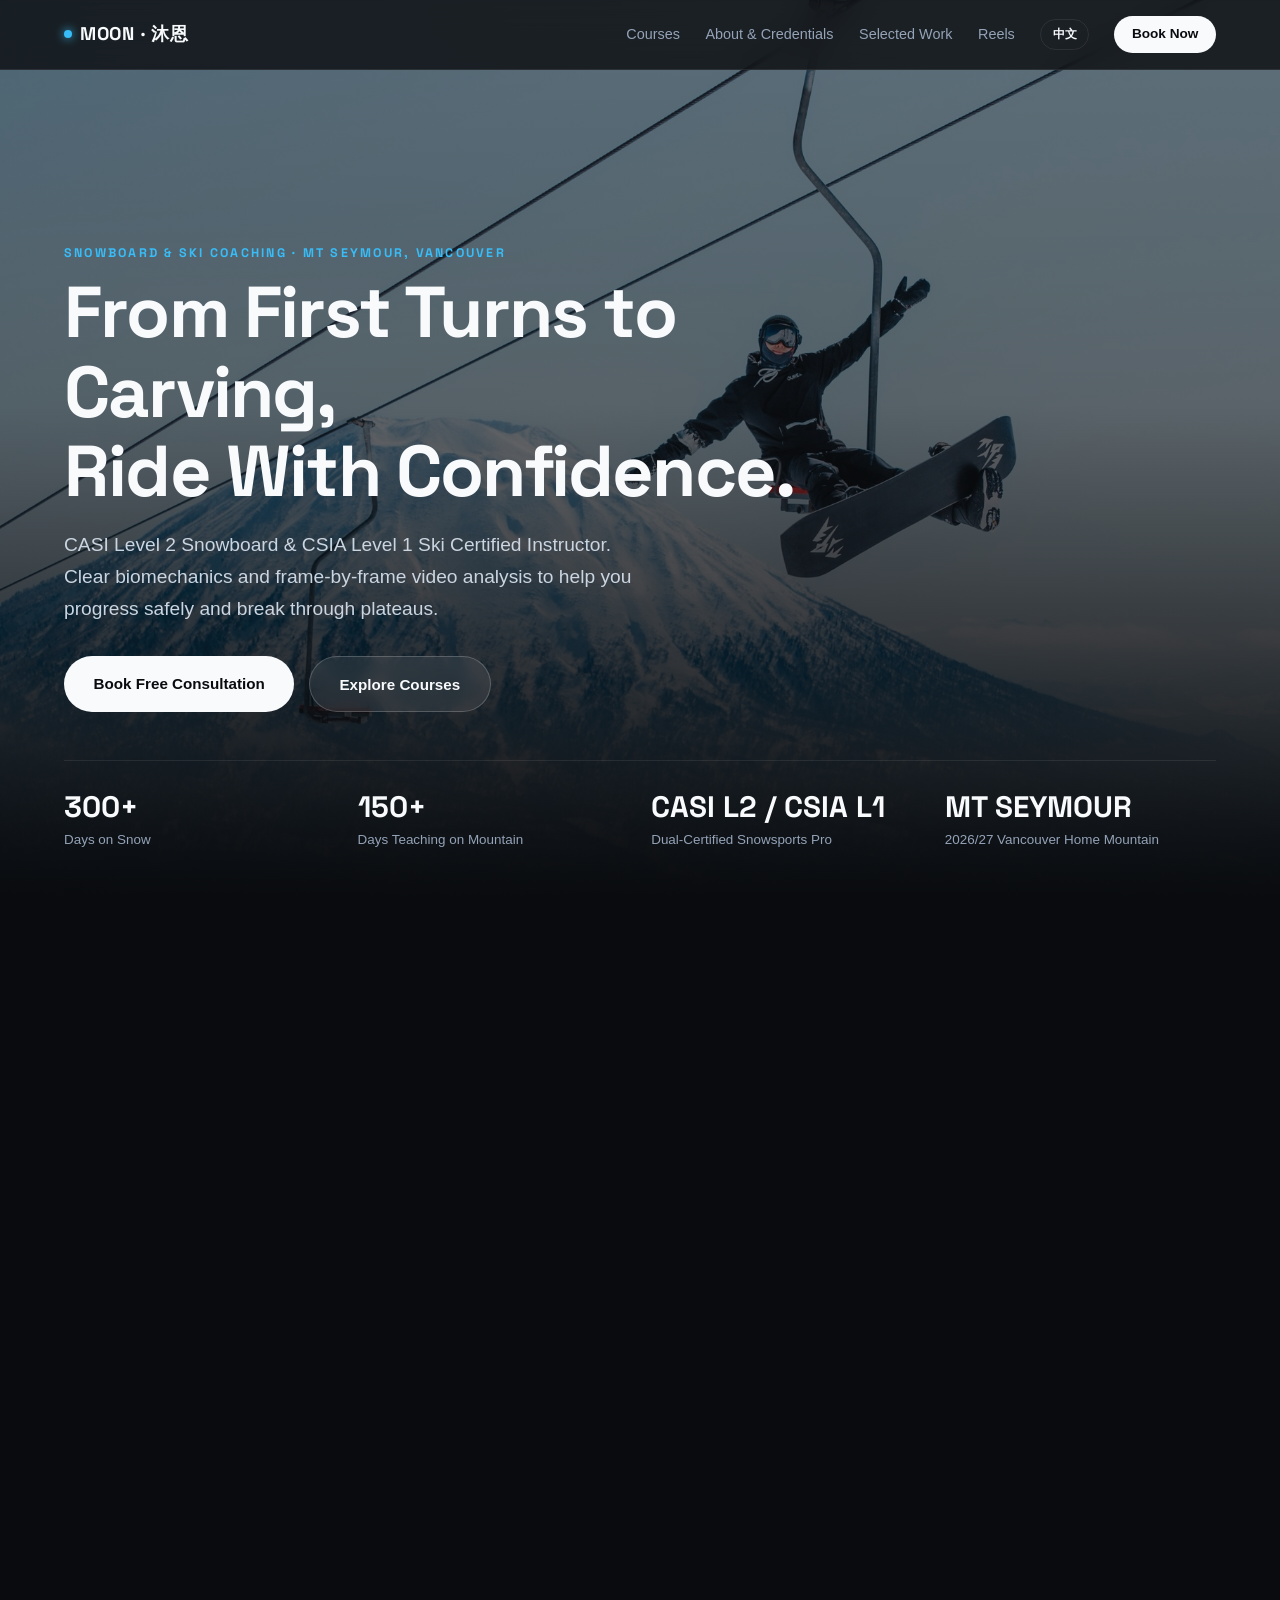
==== commit 11f31afe: "Enhance SEO and layout with metadata and style updates Added Open Graph and Twitter Card metadata fo" ====
--- a/en.html
+++ b/en.html
@@ -5,6 +5,32 @@
   <meta name="viewport" content="width=device-width, initial-scale=1.0" />
   <title>Moon (Kevin) · Mt Seymour Snowboard &amp; Ski Instructor in Vancouver</title>
   <meta name="description" content="Moon (Kevin), CASI Level 2 Snowboard & CSIA Level 1 Ski Certified Instructor in Vancouver. Private and small-group lessons at Mt Seymour and Niseko." />
+
+  <!-- Canonical & Hreflang (Replace YOUR-DOMAIN.com with your live domain) -->
+  <link rel="canonical" href="https://YOUR-DOMAIN.com/en.html" />
+  <link rel="alternate" hreflang="en" href="https://YOUR-DOMAIN.com/en.html" />
+  <link rel="alternate" hreflang="zh-Hant" href="https://YOUR-DOMAIN.com/index.html" />
+
+  <!-- Open Graph (Instagram / WeChat / WhatsApp / iMessage Link Preview) -->
+  <meta property="og:type" content="website" />
+  <meta property="og:site_name" content="Moon (Kevin) · Snowsports Coaching" />
+  <meta property="og:locale" content="en_CA" />
+  <meta property="og:url" content="https://YOUR-DOMAIN.com/en.html" />
+  <meta property="og:title" content="Moon (Kevin) · Mt Seymour Snowboard & Ski Instructor in Vancouver" />
+  <meta property="og:description" content="CASI Level 2 Snowboard & CSIA Level 1 Ski Certified Instructor. Clear biomechanics and frame-by-frame video review for 1-on-1 and small-group lessons." />
+  <!-- Note: og:image MUST be an absolute https:// URL, ideally JPG under 300KB for WeChat compatibility -->
+  <meta property="og:image" content="https://YOUR-DOMAIN.com/assets/15.jpg" />
+  <meta property="og:image:secure_url" content="https://YOUR-DOMAIN.com/assets/15.jpg" />
+  <meta property="og:image:type" content="image/jpeg" />
+  <meta property="og:image:width" content="1200" />
+  <meta property="og:image:height" content="630" />
+  <meta property="og:image:alt" content="Moon (Kevin) Snowboard and Ski Instructor at Mt Seymour, Vancouver" />
+
+  <!-- Twitter Card Fallback -->
+  <meta name="twitter:card" content="summary_large_image" />
+  <meta name="twitter:title" content="Moon (Kevin) · Mt Seymour Snowboard & Ski Instructor" />
+  <meta name="twitter:description" content="CASI Level 2 Snowboard & CSIA Level 1 Ski Certified Instructor in Vancouver. From first turns to carving, ride with confidence." />
+  <meta name="twitter:image" content="https://YOUR-DOMAIN.com/assets/15.jpg" />
   
   <!-- Google Fonts -->
   <link rel="preconnect" href="https://fonts.googleapis.com">
@@ -36,6 +62,11 @@
       padding: 0;
     }
 
+    html, body {
+      overflow-x: hidden;
+      width: 100%;
+    }
+
     html {
       scroll-behavior: smooth;
       background-color: var(--bg-dark);
@@ -53,6 +84,18 @@
     a {
       color: inherit;
       text-decoration: none;
+    }
+
+    /* WeChat Crawler Thumbnail Fallback */
+    .wechat-share-fallback {
+      position: absolute;
+      top: 0;
+      left: 0;
+      width: 320px;
+      height: 320px;
+      opacity: 0;
+      pointer-events: none;
+      z-index: -10;
     }
 
     .eyebrow {
@@ -83,7 +126,7 @@
       right: 0;
       z-index: 100;
       padding: 1rem 0;
-      background: rgba(9, 11, 14, 0.72);
+      background: rgba(9, 11, 14, 0.78);
       backdrop-filter: blur(14px);
       -webkit-backdrop-filter: blur(14px);
       border-bottom: 1px solid var(--border-dark);
@@ -131,7 +174,7 @@
     .nav-lang {
       font-size: 0.78rem;
       font-weight: 700;
-      padding: 0.25rem 0.7rem;
+      padding: 0.28rem 0.7rem;
       border: 1px solid var(--border-dark);
       border-radius: 999px;
       color: var(--text-white);
@@ -157,10 +200,11 @@
     .hero {
       position: relative;
       min-height: 100vh;
+      min-height: 100svh;
       display: flex;
       flex-direction: column;
       justify-content: flex-end;
-      padding: 8rem 0 3.5rem;
+      padding: 7.5rem 0 3rem;
       overflow: hidden;
     }
 
@@ -174,7 +218,7 @@
       width: 100%;
       height: 100%;
       object-fit: cover;
-      object-position: center 30%;
+      object-position: center 28%;
       filter: brightness(0.76) contrast(1.06);
     }
 
@@ -197,7 +241,7 @@
 
     .hero h1 {
       font-family: var(--font-display);
-      font-size: clamp(2.6rem, 6vw, 4.5rem);
+      font-size: clamp(2.45rem, 6vw, 4.5rem);
       font-weight: 700;
       line-height: 1.1;
       letter-spacing: -0.025em;
@@ -205,7 +249,7 @@
     }
 
     .hero-sub {
-      font-size: clamp(1.05rem, 2vw, 1.2rem);
+      font-size: clamp(1rem, 2vw, 1.2rem);
       color: #CBD5E1;
       max-width: 580px;
       margin-bottom: 2rem;
@@ -214,8 +258,8 @@
     .hero-actions {
       display: flex;
       flex-wrap: wrap;
-      gap: 1rem;
-      margin-bottom: 3.5rem;
+      gap: 0.9rem;
+      margin-bottom: 3rem;
     }
 
     .btn-primary {
@@ -254,38 +298,38 @@
     .hero-stats {
       display: grid;
       grid-template-columns: repeat(4, 1fr);
-      gap: 1.5rem;
-      padding-top: 2rem;
+      gap: 1.4rem;
+      padding-top: 1.8rem;
       border-top: 1px solid var(--border-dark);
     }
 
     .stat-item strong {
       display: block;
       font-family: var(--font-display);
-      font-size: clamp(1.35rem, 2.4vw, 1.85rem);
+      font-size: clamp(1.3rem, 2.4vw, 1.85rem);
       font-weight: 700;
       color: var(--text-white);
       line-height: 1.2;
     }
 
     .stat-item span {
-      font-size: 0.85rem;
+      font-size: 0.84rem;
       color: var(--text-muted);
     }
 
     /* Shared Section Layout */
     section {
-      padding: 6.5rem 0;
+      padding: 6rem 0;
     }
 
     .section-header {
       max-width: 660px;
-      margin-bottom: 3.5rem;
+      margin-bottom: 3.2rem;
     }
 
     .section-header h2 {
       font-family: var(--font-display);
-      font-size: clamp(2rem, 4vw, 2.75rem);
+      font-size: clamp(1.9rem, 4vw, 2.75rem);
       font-weight: 700;
       line-height: 1.18;
       margin-bottom: 0.8rem;
@@ -480,6 +524,7 @@
       display: flex;
       justify-content: space-between;
       align-items: baseline;
+      gap: 0.5rem;
       margin-bottom: 1.2rem;
       padding-bottom: 0.8rem;
       border-bottom: 1px solid var(--border-light);
@@ -503,6 +548,7 @@
       display: flex;
       justify-content: space-between;
       align-items: center;
+      gap: 0.75rem;
       padding: 0.85rem 0.6rem;
       border-bottom: 1px solid var(--border-light);
       cursor: pointer;
@@ -527,7 +573,7 @@
     .cert-meta {
       display: flex;
       align-items: center;
-      gap: 0.75rem;
+      gap: 0.65rem;
       font-family: var(--font-display);
       font-size: 0.82rem;
       color: var(--text-dark-muted);
@@ -608,7 +654,7 @@
     /* Instagram Official Embed Grid */
     .reels-embed-grid {
       display: grid;
-      grid-template-columns: repeat(auto-fit, minmax(300px, 1fr));
+      grid-template-columns: repeat(auto-fit, minmax(310px, 1fr));
       gap: 1.5rem;
       align-items: start;
     }
@@ -627,7 +673,7 @@
       display: flex;
       justify-content: space-between;
       align-items: center;
-      padding: 0 0.25rem 0.7rem;
+      padding: 0 0.35rem 0.7rem;
       border-bottom: 1px solid var(--border-dark);
     }
 
@@ -655,9 +701,7 @@
 
     .reel-embed-frame .instagram-media,
     .reel-embed-frame iframe.instagram-media {
-      margin: 0 !important;
-      width: 100% !important;
-      min-width: 0 !important;
+      margin: 0 auto !important;
       max-width: 100% !important;
       border-radius: var(--radius-md) !important;
     }
@@ -676,7 +720,7 @@
 
     .contact-panel h2 {
       font-family: var(--font-display);
-      font-size: clamp(1.9rem, 3.5vw, 2.55rem);
+      font-size: clamp(1.85rem, 3.5vw, 2.55rem);
       margin-bottom: 1rem;
       line-height: 1.2;
     }
@@ -696,6 +740,7 @@
       display: flex;
       justify-content: space-between;
       align-items: center;
+      gap: 0.8rem;
       padding: 1.15rem 1.4rem;
       background: rgba(255, 255, 255, 0.04);
       border: 1px solid var(--border-dark);
@@ -711,7 +756,7 @@
     }
 
     .contact-label {
-      font-size: 0.85rem;
+      font-size: 0.84rem;
       color: var(--text-muted);
       display: block;
     }
@@ -721,12 +766,14 @@
       font-weight: 700;
       font-size: 1.05rem;
       color: var(--text-white);
+      word-break: break-all;
     }
 
     .contact-action-group {
       display: flex;
       align-items: center;
-      gap: 0.6rem;
+      gap: 0.5rem;
+      flex-shrink: 0;
     }
 
     .pill-mini {
@@ -739,6 +786,7 @@
       border: none;
       cursor: pointer;
       font-family: var(--font-body);
+      white-space: nowrap;
     }
 
     .pill-mini:hover {
@@ -764,7 +812,7 @@
       display: none;
       align-items: center;
       justify-content: center;
-      padding: 1.5rem;
+      padding: 1.25rem;
     }
 
     .modal.active {
@@ -778,13 +826,13 @@
       background: #12161D;
       border: 1px solid rgba(255,255,255,0.15);
       border-radius: var(--radius-lg);
-      padding: 1.2rem;
+      padding: 1.1rem;
       text-align: center;
       animation: popIn 0.22s ease;
     }
 
     .modal-box img {
-      max-height: 75vh;
+      max-height: 74vh;
       width: auto;
       margin: 0 auto;
       border-radius: 10px;
@@ -809,6 +857,7 @@
       font-weight: 700;
       font-size: 1.1rem;
       cursor: pointer;
+      box-shadow: 0 4px 12px rgba(0, 0, 0, 0.4);
     }
 
     /* Toast Notification */
@@ -827,6 +876,7 @@
       pointer-events: none;
       transition: all 0.25s ease;
       z-index: 1000;
+      white-space: nowrap;
     }
 
     .toast.show {
@@ -870,24 +920,73 @@
     }
 
     @media (max-width: 640px) {
+      .navbar {
+        padding: 0.75rem 0;
+      }
+      .container, .nav-inner {
+        width: min(1180px, 92vw);
+      }
+      .nav-links {
+        gap: 0.65rem;
+      }
       .nav-links a:not(.nav-lang):not(.nav-cta) {
         display: none;
       }
+      section {
+        padding: 4.5rem 0;
+      }
+      .hero {
+        padding: 6.2rem 0 2.5rem;
+      }
+      .hero-actions {
+        margin-bottom: 2.2rem;
+      }
+      .btn-primary, .btn-ghost {
+        padding: 0.8rem 1.4rem;
+        font-size: 0.9rem;
+      }
+      .course-card {
+        padding: 1.75rem 1.4rem;
+      }
+      .cert-box {
+        padding: 1.4rem 1.1rem;
+      }
       .gallery-item:nth-child(n) {
         grid-column: span 12;
-        height: 300px;
+        height: 290px;
+      }
+      .reels-embed-grid {
+        grid-template-columns: 1fr;
+      }
+      .reel-embed-slot {
+        padding: 0.9rem 0.45rem;
       }
       .contact-panel {
-        padding: 2rem 1.4rem;
+        padding: 2rem 1.25rem;
+        border-radius: 22px;
+      }
+      .contact-row {
+        flex-wrap: wrap;
+        padding: 1rem 1.1rem;
       }
       .profile-card {
         flex-direction: column;
         align-items: flex-start;
       }
+      .modal-close {
+        top: 10px;
+        right: 10px;
+        background: rgba(15, 23, 42, 0.88);
+        color: var(--text-white);
+        border: 1px solid rgba(255, 255, 255, 0.25);
+      }
     }
   </style>
 </head>
 <body id="top">
+
+  <!-- WeChat Crawler Thumbnail Fallback -->
+  <img src="assets/15.jpg" alt="" class="wechat-share-fallback" aria-hidden="true">
 
   <!-- Navigation -->
   <nav class="navbar">
@@ -1198,114 +1297,4 @@
             <span class="reel-slot-title">Snowboard Gear Unboxing</span>
           </div>
           <div class="reel-embed-frame">
-            <blockquote class="instagram-media" data-instgrm-permalink="https://www.instagram.com/reel/DejwHYKAWuC/?utm_source=ig_embed&amp;utm_campaign=loading" data-instgrm-version="14" style=" background:#FFF; border:0; border-radius:3px; box-shadow:0 0 1px 0 rgba(0,0,0,0.5),0 1px 10px 0 rgba(0,0,0,0.15); margin: 1px; max-width:540px; min-width:326px; padding:0; width:99.375%; width:-webkit-calc(100% - 2px); width:calc(100% - 2px);"><div style="padding:16px;"> <a href="https://www.instagram.com/reel/DejwHYKAWuC/?utm_source=ig_embed&amp;utm_campaign=loading" style=" background:#FFFFFF; line-height:0; padding:0 0; text-align:center; text-decoration:none; width:100%;" target="_blank"> <div style=" display: flex; flex-direction: row; align-items: center;"> <div style="background-color: #F4F4F4; border-radius: 50%; flex-grow: 0; height: 40px; margin-right: 14px; width: 40px;"></div> <div style="display: flex; flex-direction: column; flex-grow: 1; justify-content: center;"> <div style=" background-color: #F4F4F4; border-radius: 4px; flex-grow: 0; height: 14px; margin-bottom: 6px; width: 100px;"></div> <div style=" background-color: #F4F4F4; border-radius: 4px; flex-grow: 0; height: 14px; width: 60px;"></div></div></div><div style="padding: 19% 0;"></div> <div style="display:block; height:50px; margin:0 auto 12px; width:50px;"><svg width="50px" height="50px" viewBox="0 0 60 60" version="1.1" xmlns="https://www.w3.org/2000/svg" xmlns:xlink="https://www.w3.org/1999/xlink"><g stroke="none" stroke-width="1" fill="none" fill-rule="evenodd"><g transform="translate(-511.000000, -20.000000)" fill="#000000"><g><path d="M556.869,30.41 C554.814,30.41 553.148,32.076 553.148,34.131 C553.148,36.186 554.814,37.852 556.869,37.852 C558.924,37.852 560.59,36.186 560.59,34.131 C560.59,32.076 558.924,30.41 556.869,30.41 M541,60.657 C535.114,60.657 530.342,55.887 530.342,50 C530.342,44.114 535.114,39.342 541,39.342 C546.887,39.342 551.658,44.114 551.658,50 C551.658,55.887 546.887,60.657 541,60.657 M541,33.886 C532.1,33.886 524.886,41.1 524.886,50 C524.886,58.899 532.1,66.113 541,66.113 C549.9,66.113 557.115,58.899 557.115,50 C557.115,41.1 549.9,33.886 541,33.886 M565.378,62.101 C565.244,65.022 564.756,66.606 564.346,67.663 C563.803,69.06 563.154,70.057 562.106,71.106 C561.058,72.155 560.06,72.803 558.662,73.347 C557.607,73.757 556.021,74.244 553.102,74.378 C549.944,74.521 548.997,74.552 541,74.552 C533.003,74.552 532.056,74.521 528.898,74.378 C525.979,74.244 524.393,73.757 523.338,73.347 C521.94,72.803 520.942,72.155 519.894,71.106 C518.846,70.057 518.197,69.06 517.654,67.663 C517.244,66.606 516.755,65.022 516.623,62.101 C516.479,58.943 516.448,57.996 516.448,50 C516.448,42.003 516.479,41.056 516.623,37.899 C516.755,34.978 517.244,33.391 517.654,32.338 C518.197,30.938 518.846,29.942 519.894,28.894 C520.942,27.846 521.94,27.196 523.338,26.654 C524.393,26.244 525.979,25.756 528.898,25.623 C532.057,25.479 533.004,25.448 541,25.448 C548.997,25.448 549.943,25.479 553.102,25.623 C556.021,25.756 557.607,26.244 558.662,26.654 C560.06,27.196 561.058,27.846 562.106,28.894 C563.154,29.942 563.803,30.938 564.346,32.338 C564.756,33.391 565.244,34.978 565.378,37.899 C565.522,41.056 565.552,42.003 565.552,50 C565.552,57.996 565.522,58.943 565.378,62.101 M570.82,37.631 C570.674,34.438 570.167,32.258 569.425,30.349 C568.659,28.377 567.633,26.702 565.965,25.035 C564.297,23.368 562.623,22.342 560.652,21.575 C558.743,20.834 556.562,20.326 553.369,20.18 C550.169,20.033 549.148,20 541,20 C532.853,20 531.831,20.033 528.631,20.18 C525.438,20.326 523.257,20.834 521.349,21.575 C519.376,22.342 517.703,23.368 516.035,25.035 C514.368,26.702 513.342,28.377 512.574,30.349 C511.834,32.258 511.326,34.438 511.181,37.631 C511.035,40.831 511,41.851 511,50 C511,58.147 511.035,59.17 511.181,62.369 C511.326,65.562 511.834,67.743 512.574,69.651 C513.342,71.625 514.368,73.296 516.035,74.965 C517.703,76.634 519.376,77.658 521.349,78.425 C523.257,79.167 525.438,79.673 528.631,79.82 C531.831,79.965 532.853,80.001 541,80.001 C549.148,80.001 550.169,79.965 553.369,79.82 C556.562,79.673 558.743,79.167 560.652,78.425 C562.623,77.658 564.297,76.634 565.965,74.965 C567.633,73.296 568.659,71.625 569.425,69.651 C570.167,67.743 570.674,65.562 570.82,62.369 C570.966,59.17 571,58.147 571,50 C571,41.851 570.966,40.831 570.82,37.631"></path></g></g></g></svg></div><div style="padding-top: 8px;"> <div style=" color:#3897f0; font-family:Arial,sans-serif; font-size:14px; font-style:normal; font-weight:550; line-height:18px;">View this post on Instagram</div></div><div style="padding: 12.5% 0;"></div> <div style="display: flex; flex-direction: row; margin-bottom: 14px; align-items: center;"><div> <div style="background-color: #F4F4F4; border-radius: 50%; height: 12.5px; width: 12.5px; transform: translateX(0px) translateY(7px);"></div> <div style="background-color: #F4F4F4; height: 12.5px; transform: rotate(-45deg) translateX(3px) translateY(1px); width: 12.5px; flex-grow: 0; margin-right: 14px; margin-left: 2px;"></div> <div style="background-color: #F4F4F4; border-radius: 50%; height: 12.5px; width: 12.5px; transform: translateX(9px) translateY(-18px);"></div></div><div style="margin-left: 8px;"> <div style=" background-color: #F4F4F4; border-radius: 50%; flex-grow: 0; height: 20px; width: 20px;"></div> <div style=" width: 0; height: 0; border-top: 2px solid transparent; border-left: 6px solid #f4f4f4; border-bottom: 2px solid transparent; transform: translateX(16px) translateY(-4px) rotate(30deg)"></div></div><div style="margin-left: auto;"> <div style=" width: 0px; border-top: 8px solid #F4F4F4; border-right: 8px solid transparent; transform: translateY(16px);"></div> <div style=" background-color: #F4F4F4; flex-grow: 0; height: 12px; width: 16px; transform: translateY(-4px);"></div> <div style=" width: 0; height: 0; border-top: 8px solid #F4F4F4; border-left: 8px solid transparent; transform: translateY(-4px) translateX(8px);"></div></div></div> <div style="display: flex; flex-direction: column; flex-grow: 1; justify-content: center; margin-bottom: 24px;"> <div style=" background-color: #F4F4F4; border-radius: 4px; flex-grow: 0; height: 14px; margin-bottom: 6px; width: 224px;"></div> <div style=" background-color: #F4F4F4; border-radius: 4px; flex-grow: 0; height: 14px; width: 144px;"></div></div></a><p style=" color:#c9c8cd; font-family:Arial,sans-serif; font-size:14px; line-height:17px; margin-bottom:0; margin-top:8px; overflow:hidden; padding:8px 0 7px; text-align:center; text-overflow:ellipsis; white-space:nowrap;"><a href="https://www.instagram.com/reel/DejwHYKAWuC/?utm_source=ig_embed&amp;utm_campaign=loading" style=" color:#c9c8cd; font-family:Arial,sans-serif; font-size:14px; font-style:normal; font-weight:normal; line-height:17px; text-decoration:none;" target="_blank">A post shared by 沐恩Moon🏂 𝓚𝓮𝓿𝓲𝓷 (@moonmpvan)</a></p></div></blockquote>
-          </div>
-        </div>
-      </div>
-    </div>
-  </section>
-
-  <!-- Contact & Booking -->
-  <section id="contact">
-    <div class="container">
-      <div class="contact-panel reveal">
-        <div>
-          <span class="eyebrow">BOOKING &amp; INQUIRY</span>
-          <h2>Ready to Hit the Slopes?<br>Let’s Plan Your Progression</h2>
-          <p>Let me know whether you’re looking to ride snowboard or ski, your current skill level, and your preferred dates at Mt Seymour—I’ll put together the best session plan for you.</p>
-        </div>
-
-        <div class="contact-methods">
-          <a href="https://www.instagram.com/moonmpvan" target="_blank" rel="noopener" class="contact-row">
-            <div>
-              <span class="contact-label">Instagram (Fastest Reply &amp; Daily Clips)</span>
-              <span class="contact-val">@MoonMpVan</span>
-            </div>
-            <span class="pill-mini">DM on Instagram →</span>
-          </a>
-
-          <div class="contact-row" onclick="copyWeChat()">
-            <div>
-              <span class="contact-label">WeChat (Click to Copy WeChat ID)</span>
-              <span class="contact-val">MoonMpVan</span>
-            </div>
-            <div class="contact-action-group">
-              <button type="button" class="pill-mini">Copy ID</button>
-              <button type="button" class="pill-mini" onclick="event.stopPropagation(); openModal('assets/wxqrcode.jpg', 'Scan QR Code to Add WeChat: MoonMpVan')">Show QR</button>
-            </div>
-          </div>
-
-          <a href="mailto:hunglc23@gmail.com?subject=Mt%20Seymour%20Snowsports%20Lesson%20Inquiry%20-%20Moon" class="contact-row">
-            <div>
-              <span class="contact-label">Email Inquiry</span>
-              <span class="contact-val">hunglc23@gmail.com</span>
-            </div>
-            <span class="pill-mini">Send Email →</span>
-          </a>
-        </div>
-      </div>
-    </div>
-  </section>
-
-  <footer>
-    <div class="container">
-      <p>© 2026 Moon (Kevin) · CASI &amp; CSIA Certified Snowsports Instructor · Mt Seymour, Vancouver</p>
-    </div>
-  </footer>
-
-  <!-- Lightbox Modal -->
-  <div id="lightbox" class="modal" onclick="closeModal()">
-    <div class="modal-box" onclick="event.stopPropagation()">
-      <button class="modal-close" onclick="closeModal()" aria-label="Close">✕</button>
-      <img id="modal-img" src="" alt="">
-      <p id="modal-caption" class="modal-caption"></p>
-    </div>
-  </div>
-
-  <!-- Toast Notification -->
-  <div id="toast" class="toast">Copied WeChat ID: MoonMpVan ✓</div>
-
-  <!-- Instagram Official Embed Script -->
-  <script async src="https://www.instagram.com/embed.js"></script>
-
-  <script>
-    const lightbox = document.getElementById('lightbox');
-    const modalImg = document.getElementById('modal-img');
-    const modalCaption = document.getElementById('modal-caption');
-
-    function openModal(src, caption) {
-      modalImg.src = src;
-      modalCaption.textContent = caption || '';
-      lightbox.classList.add('active');
-    }
-
-    function closeModal() {
-      lightbox.classList.remove('active');
-      modalImg.src = '';
-    }
-
-    document.addEventListener('keydown', (e) => {
-      if (e.key === 'Escape') closeModal();
-    });
-
-    function copyWeChat() {
-      navigator.clipboard.writeText('MoonMpVan').then(() => {
-        const toast = document.getElementById('toast');
-        toast.classList.add('show');
-        setTimeout(() => toast.classList.remove('show'), 2400);
-      });
-    }
-
-    const observer = new IntersectionObserver((entries) => {
-      entries.forEach(entry => {
-        if (entry.isIntersecting) {
-          entry.target.classList.add('visible');
-          observer.unobserve(entry.target);
-        }
-      });
-    }, { threshold: 0.12 });
-
-    document.querySelectorAll('.reveal').forEach(el => observer.observe(el));
-  </script>
-</body>
-</html>
+            <blockquote class="instagram-media" data-instgrm-permalink="https://www.instagram.com/reel/DejwHYKAWuC/?utm_source=ig_embed&amp;utm_campaign=loading" data-instgrm-version="14" style=" background:#FFF; border:0; border-radius:3px; box-shadow:0 0 1px 0 rgba(0,0,0,0.5),0 1px 10px 0 rgba(0,0,0,0.15); margin: 1px; max-width:540px; min-width:326px; padding:0; width:99.375%; width:-webkit-calc(100% - 2px); width:calc(100% - 2px);"><div style="padding:16px;"> <a href="https://www.instagram.com/reel/DejwHYKAWuC/?utm_source=ig_embed&amp;utm_campaign=loading" style=" background:#FFFFFF; line-height:0; padding:0 0; text-align:center; text-decoration:none; width:100%;" target="_blank"> <div style=" display: flex; flex-direction: row; align-items: center;"> <div style="background-color: #F4F4F4; border-radius: 50%; flex-grow: 0; height: 40px; margin-right: 14px; width: 40px;"></div> <div style="display: flex; flex-direction: column; flex-grow: 1; justify-content: center;"> <div style=" background-color: #F4F4F4; border-radius: 4px; flex-grow: 0; height: 14px; margin-bottom: 6px; width: 100px;"></div> <div style=" background-color: #F4F4F4; border-radius: 4px; flex-grow: 0; height: 14px; width: 60px;"></div></div></div><div style="padding: 19% 0;"></div> <div style="display:block; height:50px; margin:0 auto 12px; width:50px;"><svg width="50px" height="50px" viewBox="0 0 60 60" version="1.1" xmlns="https://www.w3.org/2000/svg" xmlns:xlink="https://www.w3.org/1999/xlink"><g stroke="none" stroke-width="1" fill="none" fill-rule="evenodd"><g transform="translate(-511.000000, -20.000000)" fill="#000000"><g><path d="M556.869,30.41 C554.814,30.41 553.148,32.076 553.148,34.131 C553.148,36.186 554.814,37.852 556.869,37.852 C558.924,37.852 560.59,36.186 560.59,34.131 C560.59,32.076 558.924,30.41 556.869,30.41 M541,60.657 C535.114,60.657 530.342,55.887 530.342,50 C530.342,44.114 535.114,39.342 541,39.342 C546.887,39.342 551.658,44.114 551.658,50 C551.658,55.887 546.887,60.657 541,60.657 M541,33.886 C532.1,33.886 524.886,41.1 524.886,50 C524.886,58.899 532.1,66.113 541,66.113 C549.9,66.113 557.115,58.899 557.115,50 C557.115,41.1 549.9,33.886 541,33.886 M565.378,62.101 C565.244,65.022 564.756,66.606 564.346,67.663 C563.803,69.06 563.154,70.057 562.106,71.106 C561.058,72.155 560.06,72.803 558.662,73.347 C557.607,73.757 556.021,74.244 553.102,74.378 C549.944,74.521 548.997,74.552 541,74.552 C533.003,74.552 532.056,74.521 528.898,74.378 C525.979,74.244 524.393,73
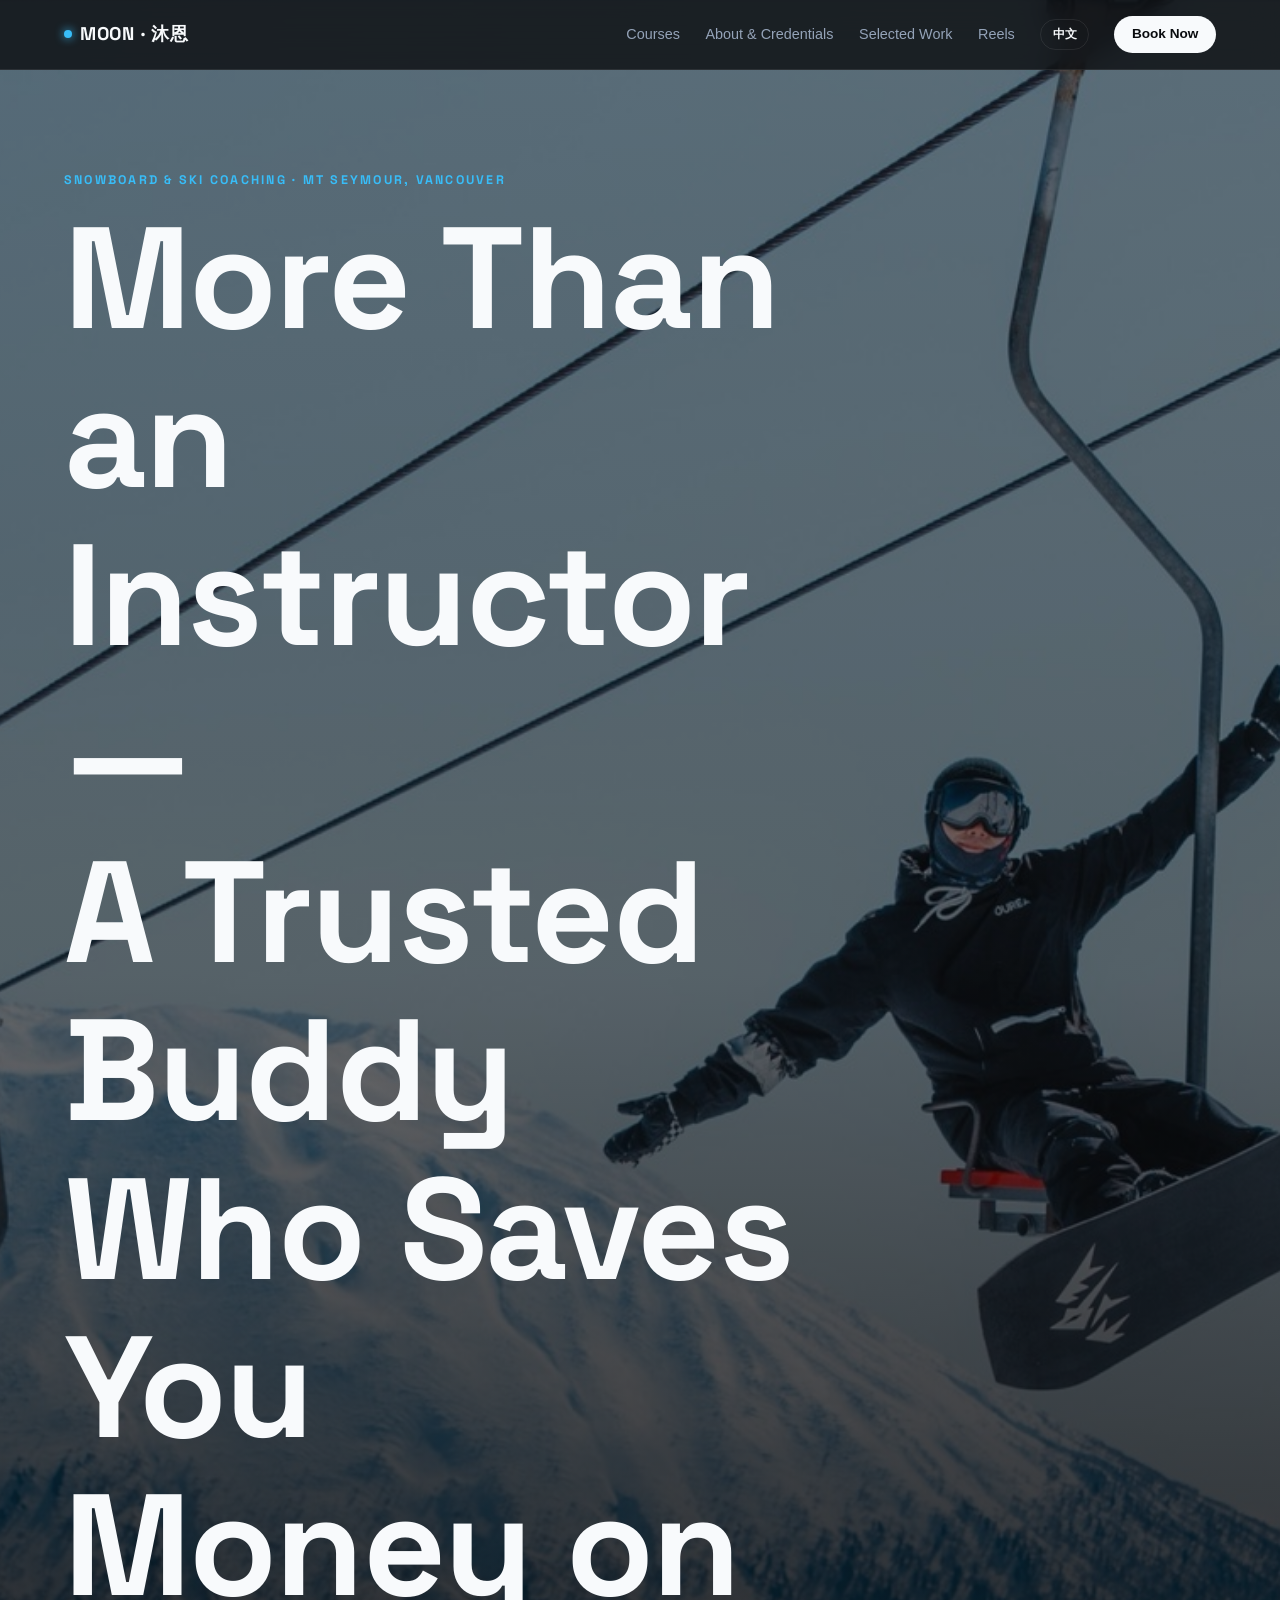
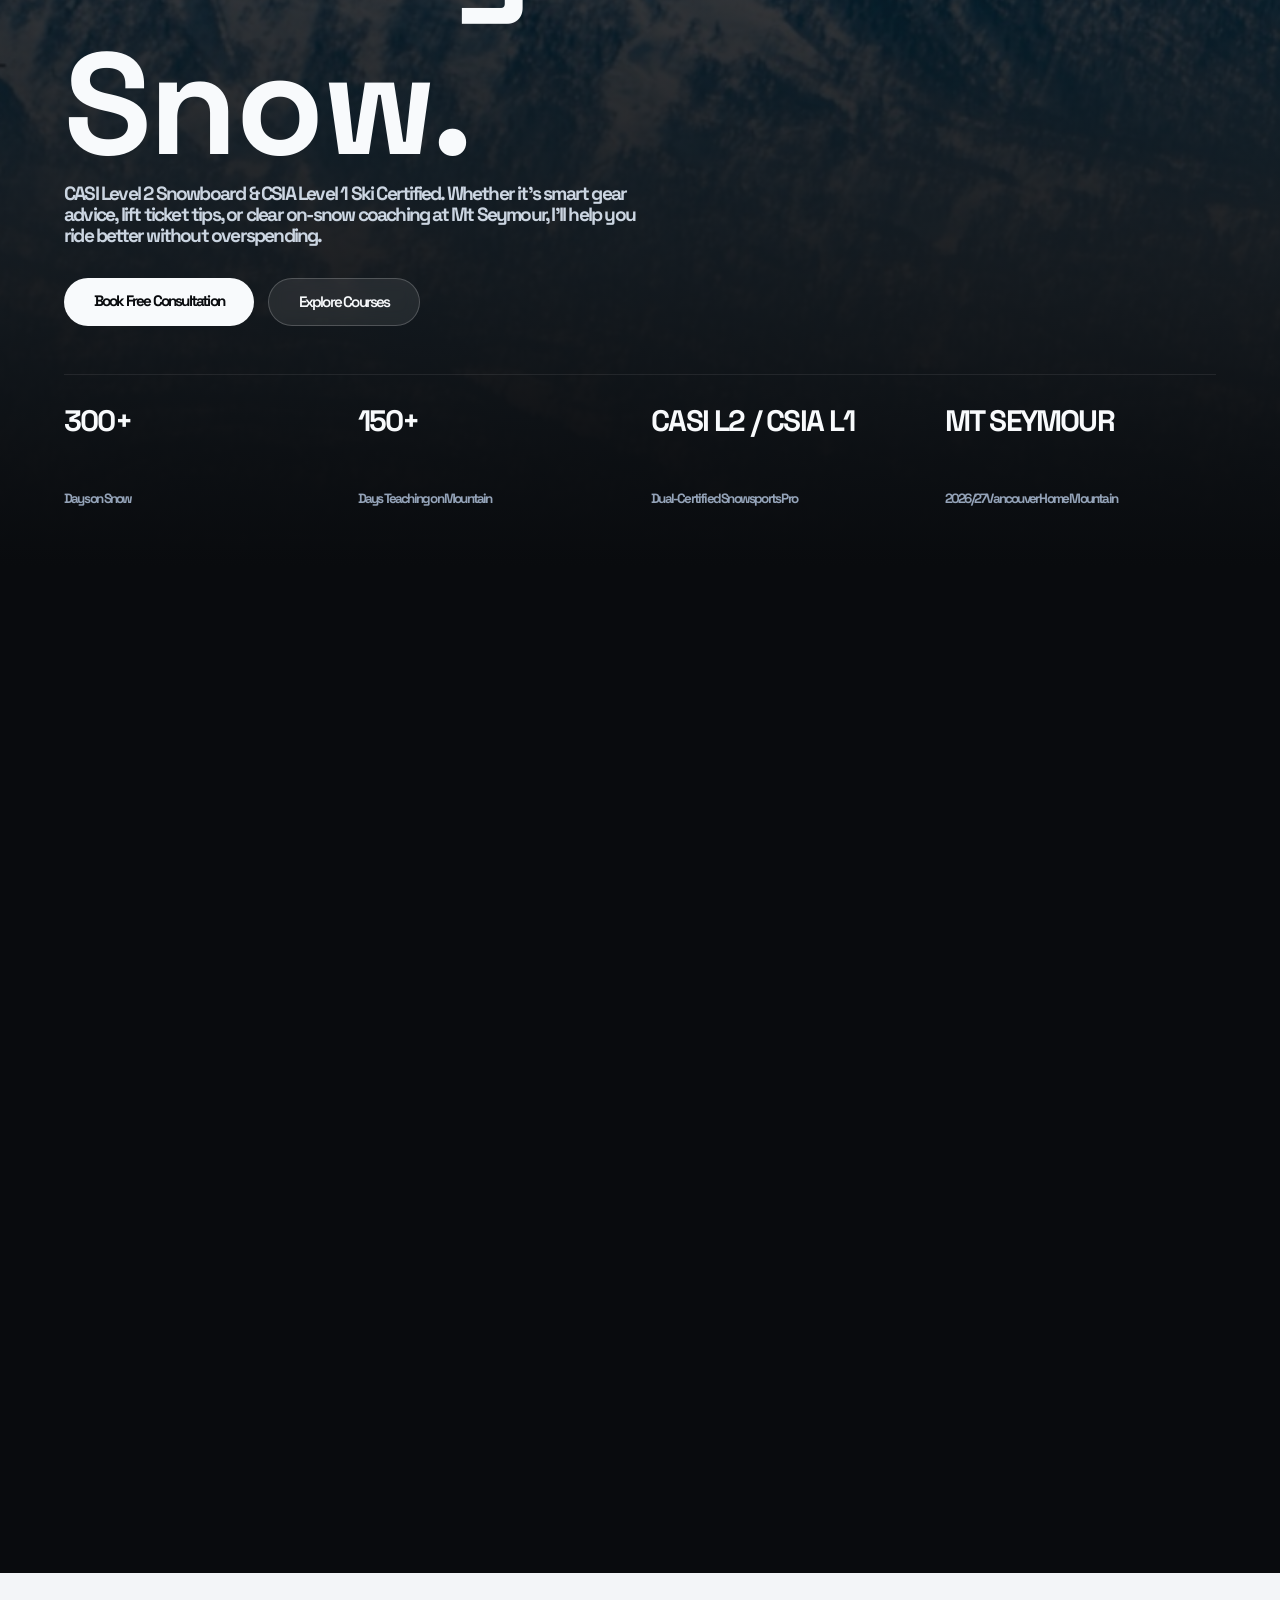
==== commit 1c54f678: "Revise hero text for snowboard and ski coaching Updated hero section content for improved messaging." ====
--- a/en.html
+++ b/en.html
@@ -239,7 +239,7 @@
       max-width: 740px;
     }
 
-    .hero h1 {
+    .hero  {
       font-family: var(--font-display);
       font-size: clamp(2.45rem, 6vw, 4.5rem);
       font-weight: 700;
@@ -1016,8 +1016,8 @@
     <div class="container">
       <div class="hero-content">
         <span class="eyebrow">SNOWBOARD &amp; SKI COACHING · MT SEYMOUR, VANCOUVER</span>
-        <h1>From First Turns to Carving,<br>Ride With Confidence.</h1>
-        <p class="hero-sub">CASI Level 2 Snowboard &amp; CSIA Level 1 Ski Certified Instructor. Clear biomechanics and frame-by-frame video analysis to help you progress safely and break through plateaus.</p>
+        <h1>More Than an Instructor—<br>A Trusted Buddy Who Saves You Money on Snow.</h1>
+        <p class="hero-sub">CASI Level 2 Snowboard & CSIA Level 1 Ski Certified. Whether it’s smart gear advice, lift ticket tips, or clear on-snow coaching at Mt Seymour, I’ll help you ride better without overspending.</p>
         <div class="hero-actions">
           <a href="#contact" class="btn-primary">Book Free Consultation</a>
           <a href="#courses" class="btn-ghost">Explore Courses</a>
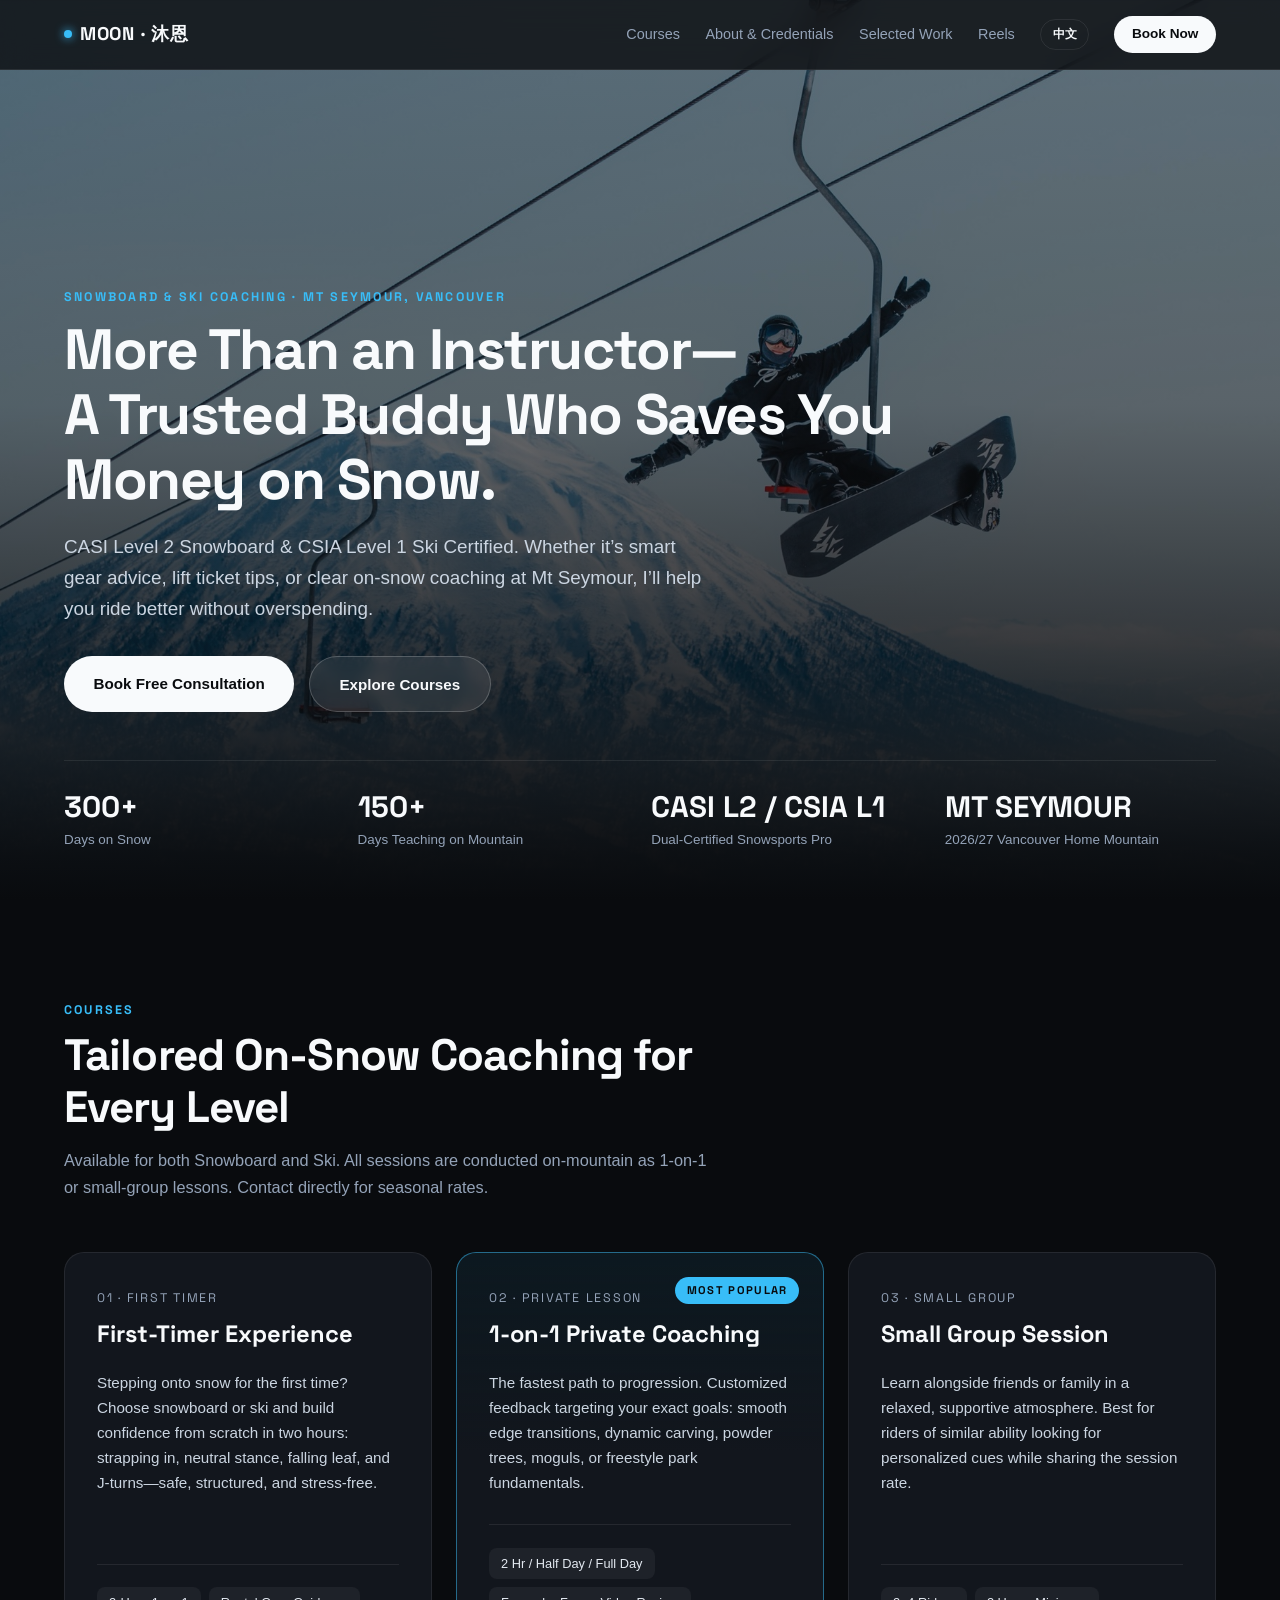
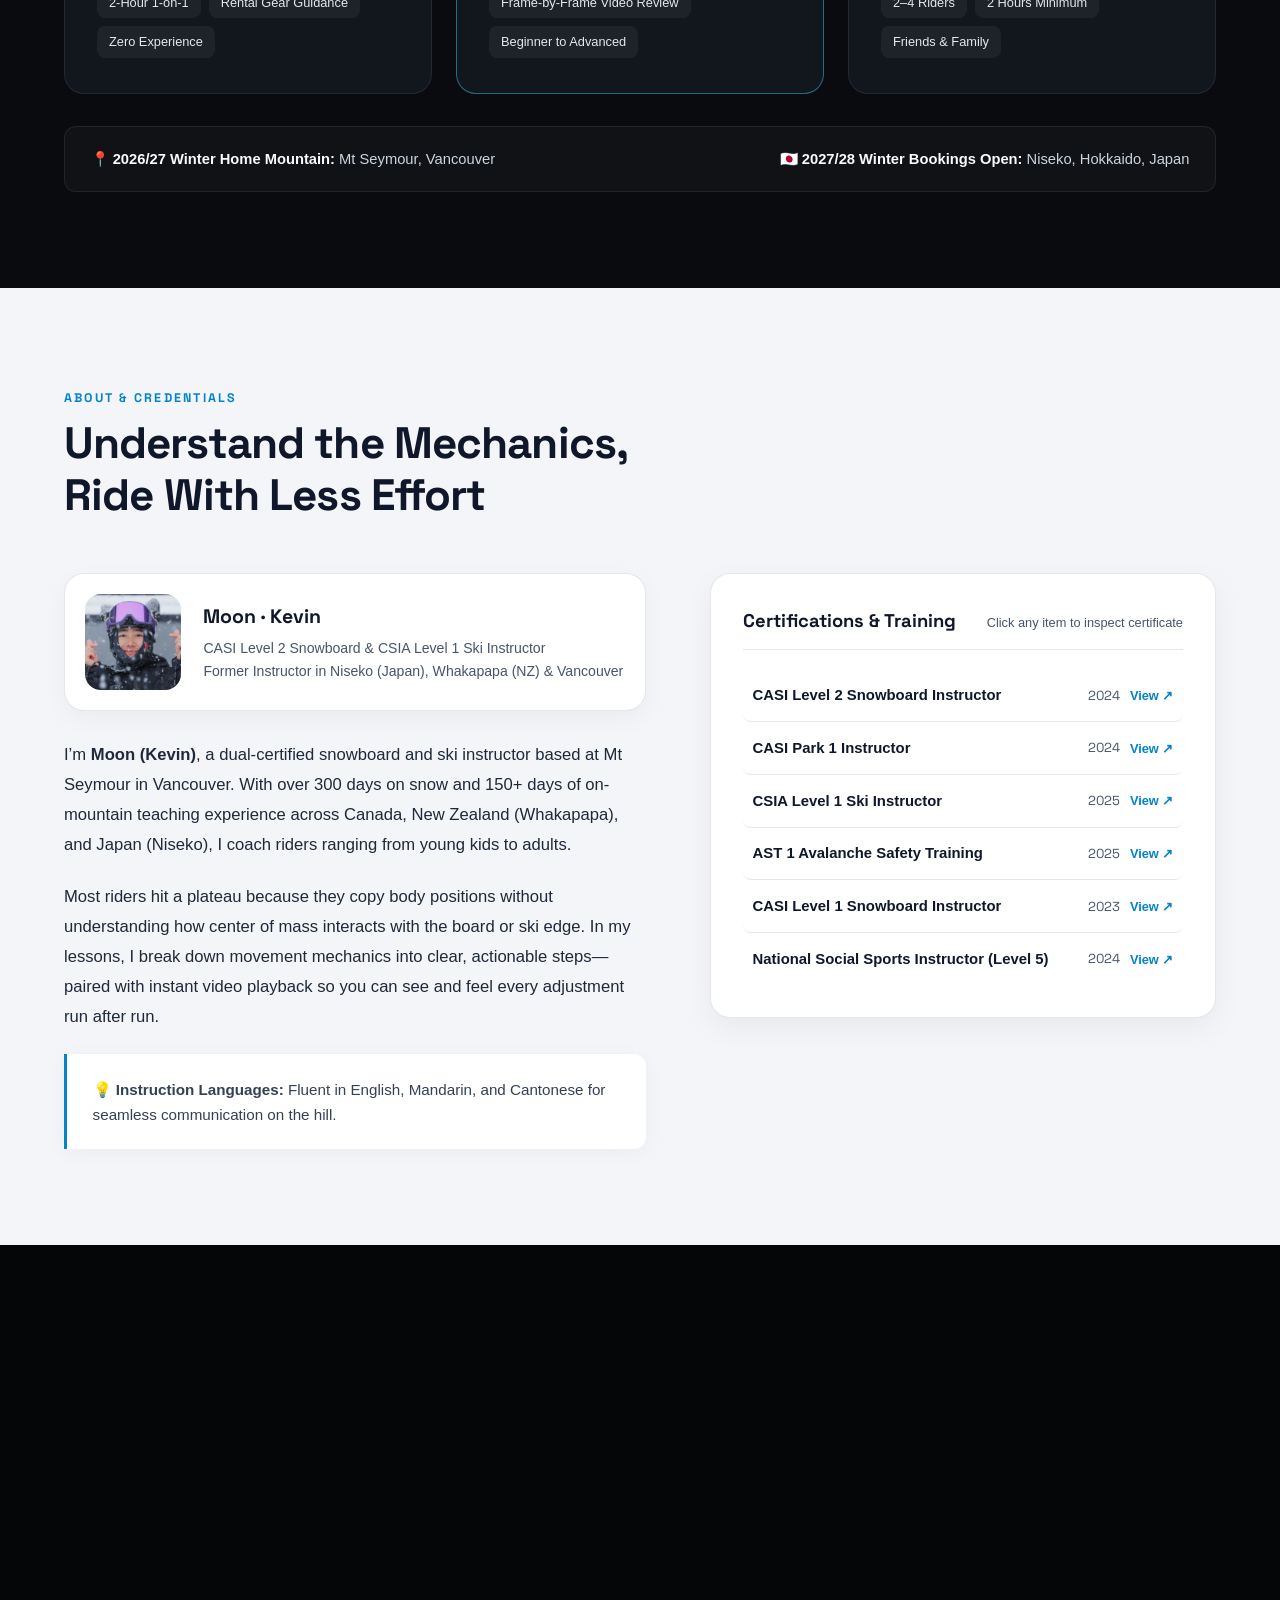
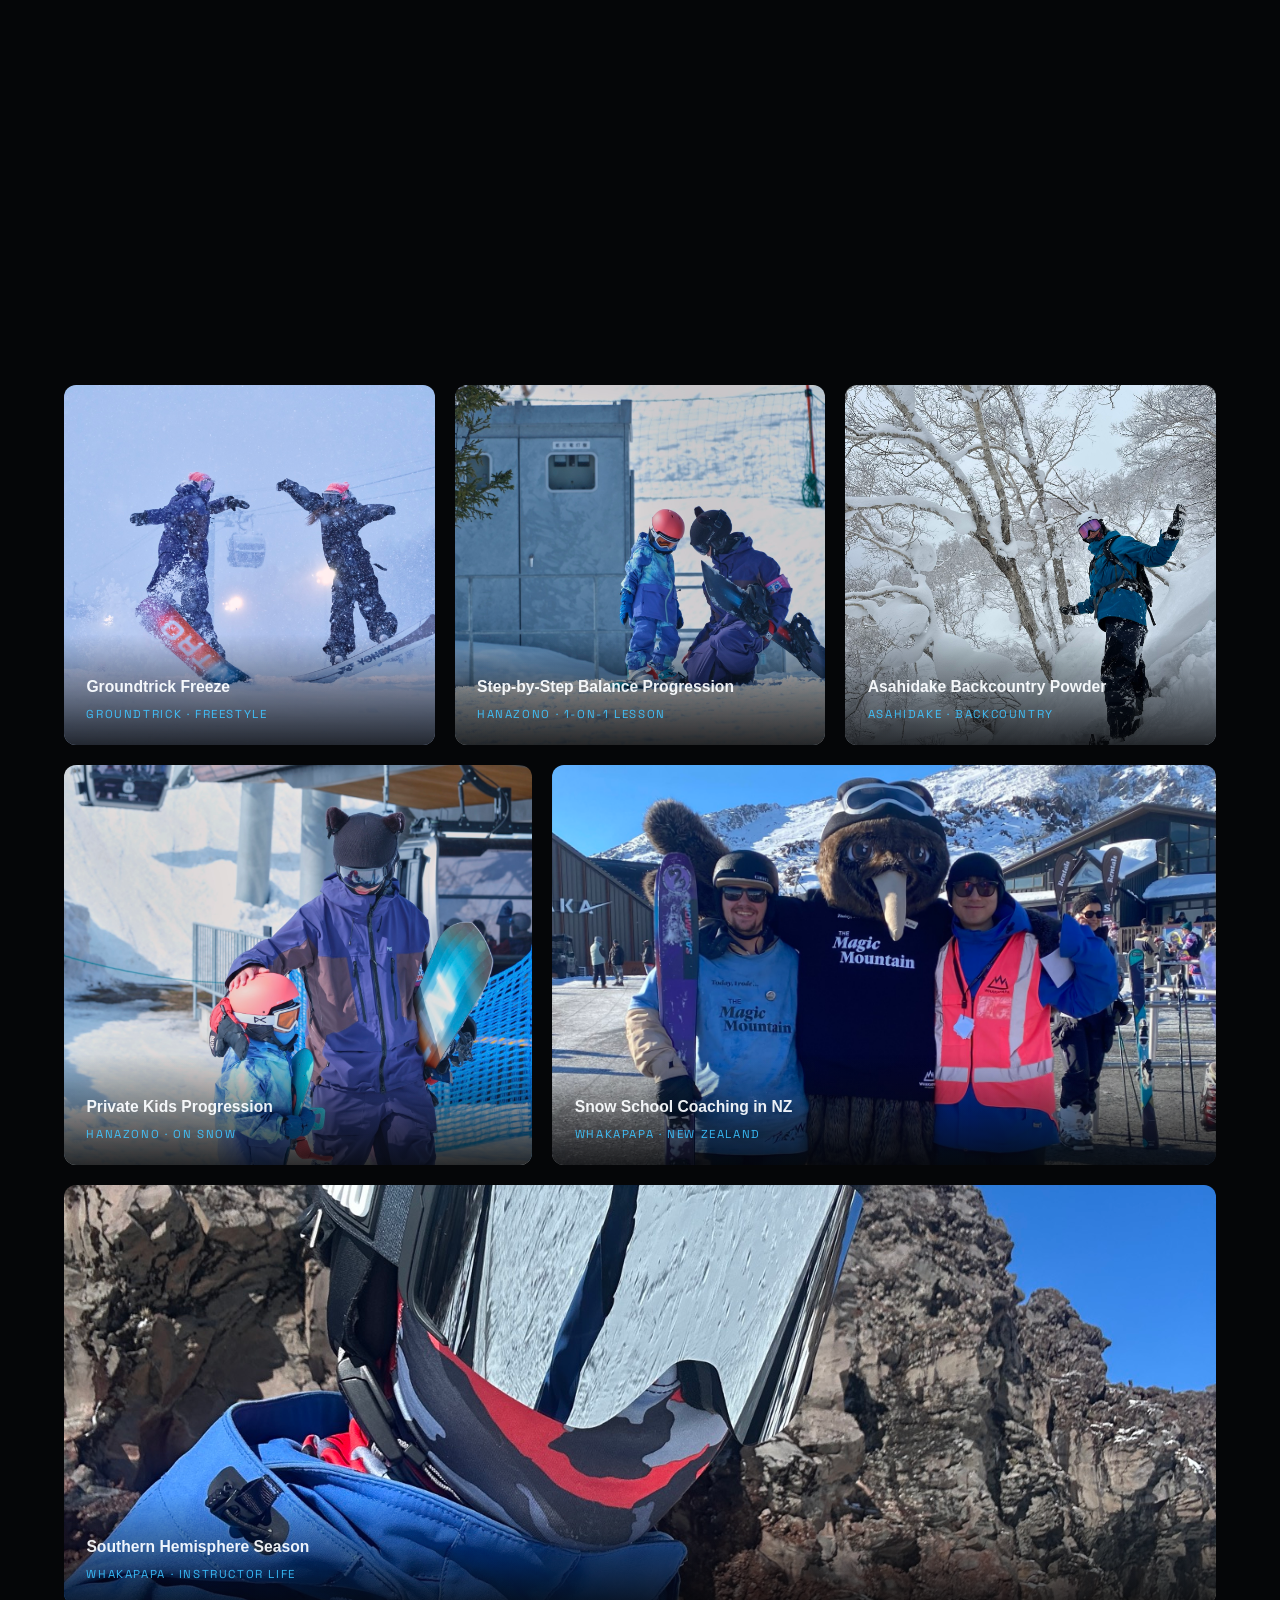
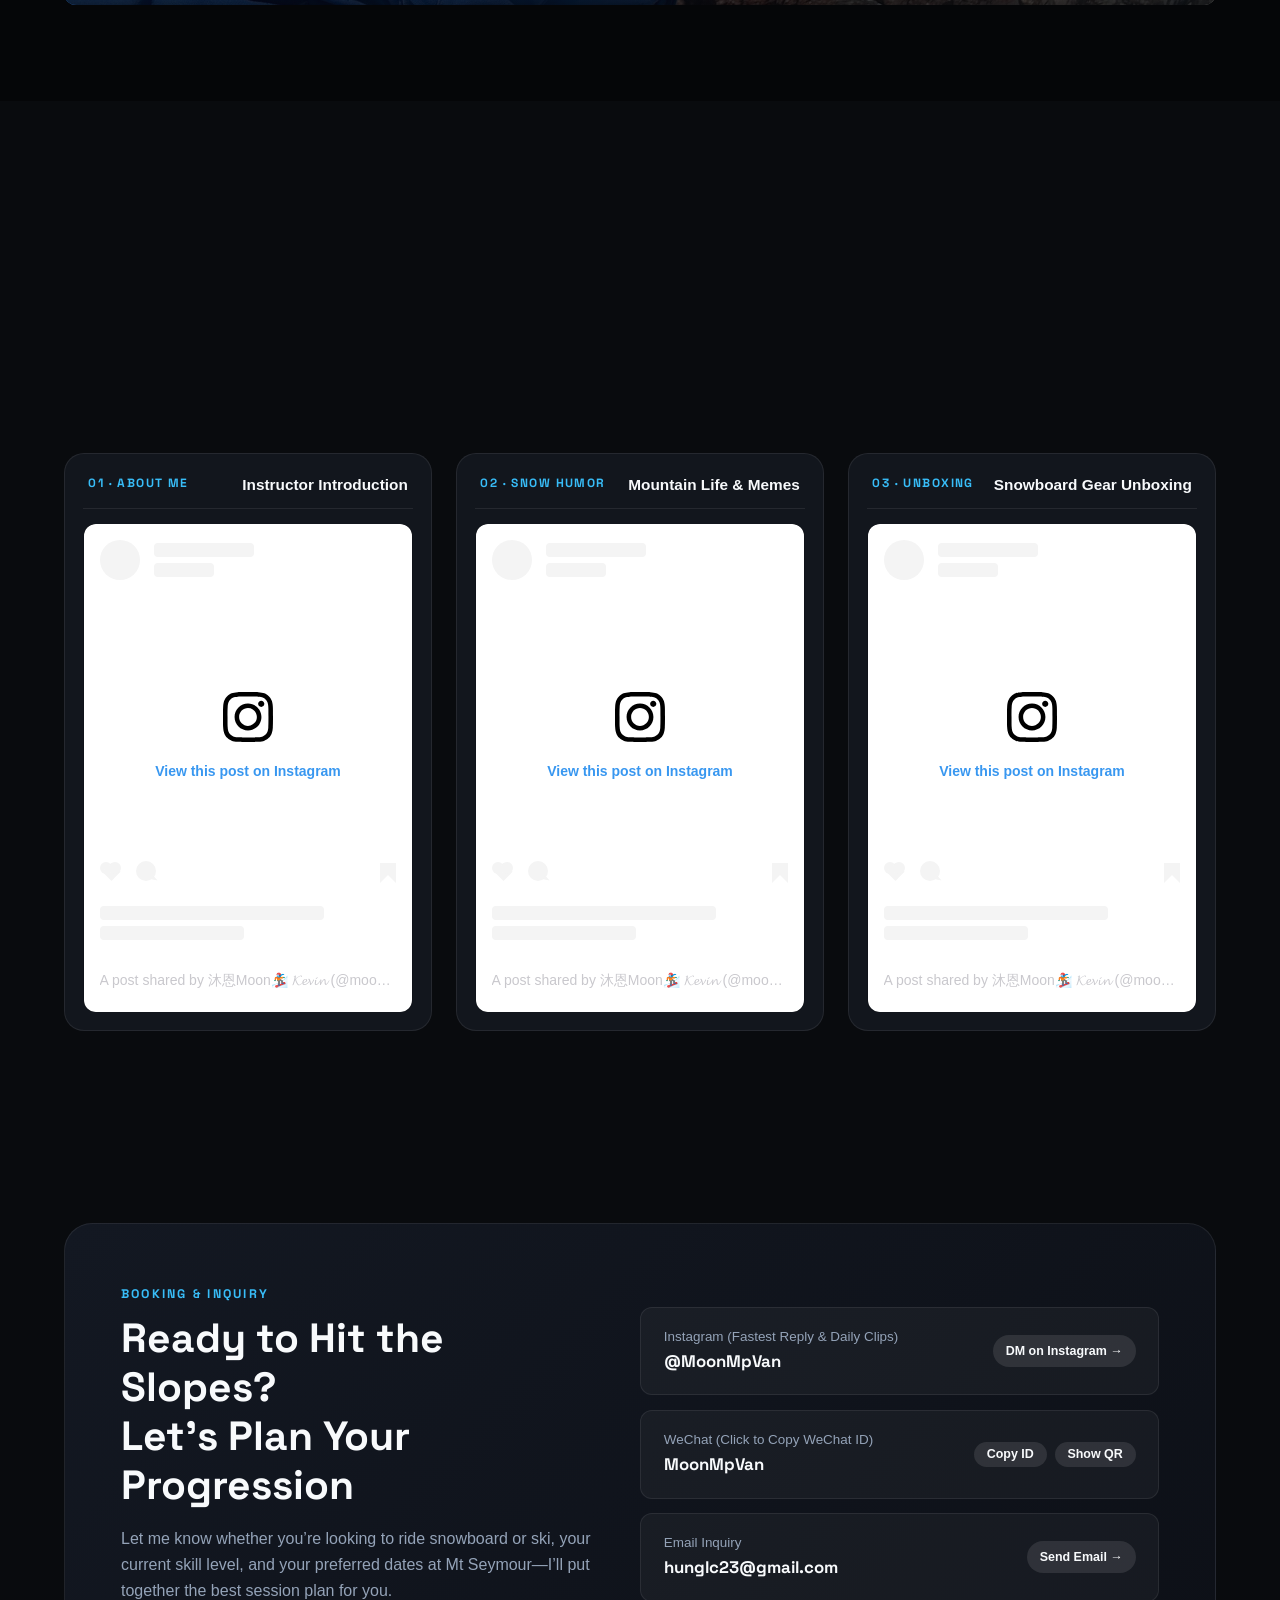
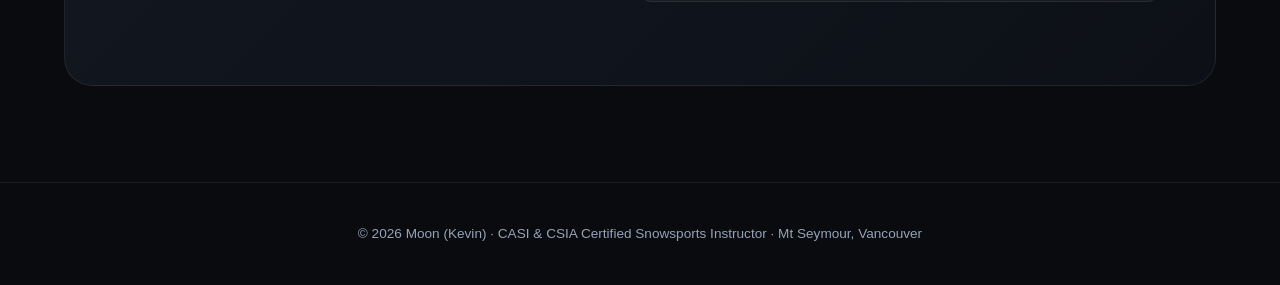
==== commit 7ce45cf7: "Enhance SEO, styles, and contact info in en.html Updated meta tags for SEO and social media sharing." ====
--- a/en.html
+++ b/en.html
@@ -4,23 +4,22 @@
   <meta charset="UTF-8" />
   <meta name="viewport" content="width=device-width, initial-scale=1.0" />
   <title>Moon (Kevin) · Mt Seymour Snowboard &amp; Ski Instructor in Vancouver</title>
-  <meta name="description" content="Moon (Kevin), CASI Level 2 Snowboard & CSIA Level 1 Ski Certified Instructor in Vancouver. Private and small-group lessons at Mt Seymour and Niseko." />
-
-  <!-- Canonical & Hreflang (Replace YOUR-DOMAIN.com with your live domain) -->
-  <link rel="canonical" href="https://YOUR-DOMAIN.com/en.html" />
-  <link rel="alternate" hreflang="en" href="https://YOUR-DOMAIN.com/en.html" />
-  <link rel="alternate" hreflang="zh-Hant" href="https://YOUR-DOMAIN.com/index.html" />
+  <meta name="description" content="Moon (Kevin), CASI Level 2 Snowboard & CSIA Level 1 Ski Certified Instructor in Vancouver. Smart gear advice, lift ticket tips, and private coaching at Mt Seymour." />
+
+  <!-- Canonical & Hreflang -->
+  <link rel="canonical" href="https://moonmpvan.github.io/en.html" />
+  <link rel="alternate" hreflang="en" href="https://moonmpvan.github.io/en.html" />
+  <link rel="alternate" hreflang="zh-Hant" href="https://moonmpvan.github.io/" />
 
   <!-- Open Graph (Instagram / WeChat / WhatsApp / iMessage Link Preview) -->
   <meta property="og:type" content="website" />
   <meta property="og:site_name" content="Moon (Kevin) · Snowsports Coaching" />
   <meta property="og:locale" content="en_CA" />
-  <meta property="og:url" content="https://YOUR-DOMAIN.com/en.html" />
+  <meta property="og:url" content="https://moonmpvan.github.io/en.html" />
   <meta property="og:title" content="Moon (Kevin) · Mt Seymour Snowboard & Ski Instructor in Vancouver" />
-  <meta property="og:description" content="CASI Level 2 Snowboard & CSIA Level 1 Ski Certified Instructor. Clear biomechanics and frame-by-frame video review for 1-on-1 and small-group lessons." />
-  <!-- Note: og:image MUST be an absolute https:// URL, ideally JPG under 300KB for WeChat compatibility -->
-  <meta property="og:image" content="https://YOUR-DOMAIN.com/assets/15.jpg" />
-  <meta property="og:image:secure_url" content="https://YOUR-DOMAIN.com/assets/15.jpg" />
+  <meta property="og:description" content="More than an instructor—a trusted riding buddy who helps you save on gear, lift tickets, and progress faster at Mt Seymour." />
+  <meta property="og:image" content="https://moonmpvan.github.io/assets/15.jpg" />
+  <meta property="og:image:secure_url" content="https://moonmpvan.github.io/assets/15.jpg" />
   <meta property="og:image:type" content="image/jpeg" />
   <meta property="og:image:width" content="1200" />
   <meta property="og:image:height" content="630" />
@@ -29,9 +28,9 @@
   <!-- Twitter Card Fallback -->
   <meta name="twitter:card" content="summary_large_image" />
   <meta name="twitter:title" content="Moon (Kevin) · Mt Seymour Snowboard & Ski Instructor" />
-  <meta name="twitter:description" content="CASI Level 2 Snowboard & CSIA Level 1 Ski Certified Instructor in Vancouver. From first turns to carving, ride with confidence." />
-  <meta name="twitter:image" content="https://YOUR-DOMAIN.com/assets/15.jpg" />
-  
+  <meta name="twitter:description" content="CASI Level 2 Snowboard & CSIA Level 1 Ski Certified in Vancouver. Smart gear advice, lift ticket tips, and clear on-snow coaching." />
+  <meta name="twitter:image" content="https://moonmpvan.github.io/assets/15.jpg" />
+
   <!-- Google Fonts -->
   <link rel="preconnect" href="https://fonts.googleapis.com">
   <link rel="preconnect" href="https://fonts.gstatic.com" crossorigin>
@@ -236,22 +235,22 @@
     }
 
     .hero-content {
-      max-width: 740px;
-    }
-
-    .hero  {
+      max-width: 860px;
+    }
+
+    .hero h1 {
       font-family: var(--font-display);
-      font-size: clamp(2.45rem, 6vw, 4.5rem);
+      font-size: clamp(2rem, 4.5vw, 3.55rem);
       font-weight: 700;
-      line-height: 1.1;
+      line-height: 1.15;
       letter-spacing: -0.025em;
       margin-bottom: 1.15rem;
     }
 
     .hero-sub {
-      font-size: clamp(1rem, 2vw, 1.2rem);
+      font-size: clamp(1rem, 1.9vw, 1.18rem);
       color: #CBD5E1;
-      max-width: 580px;
+      max-width: 640px;
       margin-bottom: 2rem;
     }
 
@@ -981,6 +980,13 @@
         border: 1px solid rgba(255, 255, 255, 0.25);
       }
     }
+
+    @media (max-width: 390px) {
+      .reel-embed-frame {
+        margin: 0 -0.45rem;
+        width: calc(100% + 0.9rem);
+      }
+    }
   </style>
 </head>
 <body id="top">
@@ -1017,7 +1023,7 @@
       <div class="hero-content">
         <span class="eyebrow">SNOWBOARD &amp; SKI COACHING · MT SEYMOUR, VANCOUVER</span>
         <h1>More Than an Instructor—<br>A Trusted Buddy Who Saves You Money on Snow.</h1>
-        <p class="hero-sub">CASI Level 2 Snowboard & CSIA Level 1 Ski Certified. Whether it’s smart gear advice, lift ticket tips, or clear on-snow coaching at Mt Seymour, I’ll help you ride better without overspending.</p>
+        <p class="hero-sub">CASI Level 2 Snowboard &amp; CSIA Level 1 Ski Certified. Whether it’s smart gear advice, lift ticket tips, or clear on-snow coaching at Mt Seymour, I’ll help you ride better without overspending.</p>
         <div class="hero-actions">
           <a href="#contact" class="btn-primary">Book Free Consultation</a>
           <a href="#courses" class="btn-ghost">Explore Courses</a>
@@ -1297,4 +1303,114 @@
             <span class="reel-slot-title">Snowboard Gear Unboxing</span>
           </div>
           <div class="reel-embed-frame">
-            <blockquote class="instagram-media" data-instgrm-permalink="https://www.instagram.com/reel/DejwHYKAWuC/?utm_source=ig_embed&amp;utm_campaign=loading" data-instgrm-version="14" style=" background:#FFF; border:0; border-radius:3px; box-shadow:0 0 1px 0 rgba(0,0,0,0.5),0 1px 10px 0 rgba(0,0,0,0.15); margin: 1px; max-width:540px; min-width:326px; padding:0; width:99.375%; width:-webkit-calc(100% - 2px); width:calc(100% - 2px);"><div style="padding:16px;"> <a href="https://www.instagram.com/reel/DejwHYKAWuC/?utm_source=ig_embed&amp;utm_campaign=loading" style=" background:#FFFFFF; line-height:0; padding:0 0; text-align:center; text-decoration:none; width:100%;" target="_blank"> <div style=" display: flex; flex-direction: row; align-items: center;"> <div style="background-color: #F4F4F4; border-radius: 50%; flex-grow: 0; height: 40px; margin-right: 14px; width: 40px;"></div> <div style="display: flex; flex-direction: column; flex-grow: 1; justify-content: center;"> <div style=" background-color: #F4F4F4; border-radius: 4px; flex-grow: 0; height: 14px; margin-bottom: 6px; width: 100px;"></div> <div style=" background-color: #F4F4F4; border-radius: 4px; flex-grow: 0; height: 14px; width: 60px;"></div></div></div><div style="padding: 19% 0;"></div> <div style="display:block; height:50px; margin:0 auto 12px; width:50px;"><svg width="50px" height="50px" viewBox="0 0 60 60" version="1.1" xmlns="https://www.w3.org/2000/svg" xmlns:xlink="https://www.w3.org/1999/xlink"><g stroke="none" stroke-width="1" fill="none" fill-rule="evenodd"><g transform="translate(-511.000000, -20.000000)" fill="#000000"><g><path d="M556.869,30.41 C554.814,30.41 553.148,32.076 553.148,34.131 C553.148,36.186 554.814,37.852 556.869,37.852 C558.924,37.852 560.59,36.186 560.59,34.131 C560.59,32.076 558.924,30.41 556.869,30.41 M541,60.657 C535.114,60.657 530.342,55.887 530.342,50 C530.342,44.114 535.114,39.342 541,39.342 C546.887,39.342 551.658,44.114 551.658,50 C551.658,55.887 546.887,60.657 541,60.657 M541,33.886 C532.1,33.886 524.886,41.1 524.886,50 C524.886,58.899 532.1,66.113 541,66.113 C549.9,66.113 557.115,58.899 557.115,50 C557.115,41.1 549.9,33.886 541,33.886 M565.378,62.101 C565.244,65.022 564.756,66.606 564.346,67.663 C563.803,69.06 563.154,70.057 562.106,71.106 C561.058,72.155 560.06,72.803 558.662,73.347 C557.607,73.757 556.021,74.244 553.102,74.378 C549.944,74.521 548.997,74.552 541,74.552 C533.003,74.552 532.056,74.521 528.898,74.378 C525.979,74.244 524.393,73
+            <blockquote class="instagram-media" data-instgrm-permalink="https://www.instagram.com/reel/DejwHYKAWuC/?utm_source=ig_embed&amp;utm_campaign=loading" data-instgrm-version="14" style=" background:#FFF; border:0; border-radius:3px; box-shadow:0 0 1px 0 rgba(0,0,0,0.5),0 1px 10px 0 rgba(0,0,0,0.15); margin: 1px; max-width:540px; min-width:326px; padding:0; width:99.375%; width:-webkit-calc(100% - 2px); width:calc(100% - 2px);"><div style="padding:16px;"> <a href="https://www.instagram.com/reel/DejwHYKAWuC/?utm_source=ig_embed&amp;utm_campaign=loading" style=" background:#FFFFFF; line-height:0; padding:0 0; text-align:center; text-decoration:none; width:100%;" target="_blank"> <div style=" display: flex; flex-direction: row; align-items: center;"> <div style="background-color: #F4F4F4; border-radius: 50%; flex-grow: 0; height: 40px; margin-right: 14px; width: 40px;"></div> <div style="display: flex; flex-direction: column; flex-grow: 1; justify-content: center;"> <div style=" background-color: #F4F4F4; border-radius: 4px; flex-grow: 0; height: 14px; margin-bottom: 6px; width: 100px;"></div> <div style=" background-color: #F4F4F4; border-radius: 4px; flex-grow: 0; height: 14px; width: 60px;"></div></div></div><div style="padding: 19% 0;"></div> <div style="display:block; height:50px; margin:0 auto 12px; width:50px;"><svg width="50px" height="50px" viewBox="0 0 60 60" version="1.1" xmlns="https://www.w3.org/2000/svg" xmlns:xlink="https://www.w3.org/1999/xlink"><g stroke="none" stroke-width="1" fill="none" fill-rule="evenodd"><g transform="translate(-511.000000, -20.000000)" fill="#000000"><g><path d="M556.869,30.41 C554.814,30.41 553.148,32.076 553.148,34.131 C553.148,36.186 554.814,37.852 556.869,37.852 C558.924,37.852 560.59,36.186 560.59,34.131 C560.59,32.076 558.924,30.41 556.869,30.41 M541,60.657 C535.114,60.657 530.342,55.887 530.342,50 C530.342,44.114 535.114,39.342 541,39.342 C546.887,39.342 551.658,44.114 551.658,50 C551.658,55.887 546.887,60.657 541,60.657 M541,33.886 C532.1,33.886 524.886,41.1 524.886,50 C524.886,58.899 532.1,66.113 541,66.113 C549.9,66.113 557.115,58.899 557.115,50 C557.115,41.1 549.9,33.886 541,33.886 M565.378,62.101 C565.244,65.022 564.756,66.606 564.346,67.663 C563.803,69.06 563.154,70.057 562.106,71.106 C561.058,72.155 560.06,72.803 558.662,73.347 C557.607,73.757 556.021,74.244 553.102,74.378 C549.944,74.521 548.997,74.552 541,74.552 C533.003,74.552 532.056,74.521 528.898,74.378 C525.979,74.244 524.393,73.757 523.338,73.347 C521.94,72.803 520.942,72.155 519.894,71.106 C518.846,70.057 518.197,69.06 517.654,67.663 C517.244,66.606 516.755,65.022 516.623,62.101 C516.479,58.943 516.448,57.996 516.448,50 C516.448,42.003 516.479,41.056 516.623,37.899 C516.755,34.978 517.244,33.391 517.654,32.338 C518.197,30.938 518.846,29.942 519.894,28.894 C520.942,27.846 521.94,27.196 523.338,26.654 C524.393,26.244 525.979,25.756 528.898,25.623 C532.057,25.479 533.004,25.448 541,25.448 C548.997,25.448 549.943,25.479 553.102,25.623 C556.021,25.756 557.607,26.244 558.662,26.654 C560.06,27.196 561.058,27.846 562.106,28.894 C563.154,29.942 563.803,30.938 564.346,32.338 C564.756,33.391 565.244,34.978 565.378,37.899 C565.522,41.056 565.552,42.003 565.552,50 C565.552,57.996 565.522,58.943 565.378,62.101 M570.82,37.631 C570.674,34.438 570.167,32.258 569.425,30.349 C568.659,28.377 567.633,26.702 565.965,25.035 C564.297,23.368 562.623,22.342 560.652,21.575 C558.743,20.834 556.562,20.326 553.369,20.18 C550.169,20.033 549.148,20 541,20 C532.853,20 531.831,20.033 528.631,20.18 C525.438,20.326 523.257,20.834 521.349,21.575 C519.376,22.342 517.703,23.368 516.035,25.035 C514.368,26.702 513.342,28.377 512.574,30.349 C511.834,32.258 511.326,34.438 511.181,37.631 C511.035,40.831 511,41.851 511,50 C511,58.147 511.035,59.17 511.181,62.369 C511.326,65.562 511.834,67.743 512.574,69.651 C513.342,71.625 514.368,73.296 516.035,74.965 C517.703,76.634 519.376,77.658 521.349,78.425 C523.257,79.167 525.438,79.673 528.631,79.82 C531.831,79.965 532.853,80.001 541,80.001 C549.148,80.001 550.169,79.965 553.369,79.82 C556.562,79.673 558.743,79.167 560.652,78.425 C562.623,77.658 564.297,76.634 565.965,74.965 C567.633,73.296 568.659,71.625 569.425,69.651 C570.167,67.743 570.674,65.562 570.82,62.369 C570.966,59.17 571,58.147 571,50 C571,41.851 570.966,40.831 570.82,37.631"></path></g></g></g></svg></div><div style="padding-top: 8px;"> <div style=" color:#3897f0; font-family:Arial,sans-serif; font-size:14px; font-style:normal; font-weight:550; line-height:18px;">View this post on Instagram</div></div><div style="padding: 12.5% 0;"></div> <div style="display: flex; flex-direction: row; margin-bottom: 14px; align-items: center;"><div> <div style="background-color: #F4F4F4; border-radius: 50%; height: 12.5px; width: 12.5px; transform: translateX(0px) translateY(7px);"></div> <div style="background-color: #F4F4F4; height: 12.5px; transform: rotate(-45deg) translateX(3px) translateY(1px); width: 12.5px; flex-grow: 0; margin-right: 14px; margin-left: 2px;"></div> <div style="background-color: #F4F4F4; border-radius: 50%; height: 12.5px; width: 12.5px; transform: translateX(9px) translateY(-18px);"></div></div><div style="margin-left: 8px;"> <div style=" background-color: #F4F4F4; border-radius: 50%; flex-grow: 0; height: 20px; width: 20px;"></div> <div style=" width: 0; height: 0; border-top: 2px solid transparent; border-left: 6px solid #f4f4f4; border-bottom: 2px solid transparent; transform: translateX(16px) translateY(-4px) rotate(30deg)"></div></div><div style="margin-left: auto;"> <div style=" width: 0px; border-top: 8px solid #F4F4F4; border-right: 8px solid transparent; transform: translateY(16px);"></div> <div style=" background-color: #F4F4F4; flex-grow: 0; height: 12px; width: 16px; transform: translateY(-4px);"></div> <div style=" width: 0; height: 0; border-top: 8px solid #F4F4F4; border-left: 8px solid transparent; transform: translateY(-4px) translateX(8px);"></div></div></div> <div style="display: flex; flex-direction: column; flex-grow: 1; justify-content: center; margin-bottom: 24px;"> <div style=" background-color: #F4F4F4; border-radius: 4px; flex-grow: 0; height: 14px; margin-bottom: 6px; width: 224px;"></div> <div style=" background-color: #F4F4F4; border-radius: 4px; flex-grow: 0; height: 14px; width: 144px;"></div></div></a><p style=" color:#c9c8cd; font-family:Arial,sans-serif; font-size:14px; line-height:17px; margin-bottom:0; margin-top:8px; overflow:hidden; padding:8px 0 7px; text-align:center; text-overflow:ellipsis; white-space:nowrap;"><a href="https://www.instagram.com/reel/DejwHYKAWuC/?utm_source=ig_embed&amp;utm_campaign=loading" style=" color:#c9c8cd; font-family:Arial,sans-serif; font-size:14px; font-style:normal; font-weight:normal; line-height:17px; text-decoration:none;" target="_blank">A post shared by 沐恩Moon🏂 𝓚𝓮𝓿𝓲𝓷 (@moonmpvan)</a></p></div></blockquote>
+          </div>
+        </div>
+      </div>
+    </div>
+  </section>
+
+  <!-- Contact & Booking -->
+  <section id="contact">
+    <div class="container">
+      <div class="contact-panel reveal">
+        <div>
+          <span class="eyebrow">BOOKING &amp; INQUIRY</span>
+          <h2>Ready to Hit the Slopes?<br>Let’s Plan Your Progression</h2>
+          <p>Let me know whether you’re looking to ride snowboard or ski, your current skill level, and your preferred dates at Mt Seymour—I’ll put together the best session plan for you.</p>
+        </div>
+
+        <div class="contact-methods">
+          <a href="https://www.instagram.com/moonmpvan" target="_blank" rel="noopener" class="contact-row">
+            <div>
+              <span class="contact-label">Instagram (Fastest Reply &amp; Daily Clips)</span>
+              <span class="contact-val">@MoonMpVan</span>
+            </div>
+            <span class="pill-mini">DM on Instagram →</span>
+          </a>
+
+          <div class="contact-row" onclick="copyWeChat()">
+            <div>
+              <span class="contact-label">WeChat (Click to Copy WeChat ID)</span>
+              <span class="contact-val">MoonMpVan</span>
+            </div>
+            <div class="contact-action-group">
+              <button type="button" class="pill-mini">Copy ID</button>
+              <button type="button" class="pill-mini" onclick="event.stopPropagation(); openModal('assets/wxqrcode.jpg', 'Scan QR Code to Add WeChat: MoonMpVan')">Show QR</button>
+            </div>
+          </div>
+
+          <a href="mailto:hunglc23@gmail.com?subject=Mt%20Seymour%20Snowsports%20Lesson%20Inquiry%20-%20Moon" class="contact-row">
+            <div>
+              <span class="contact-label">Email Inquiry</span>
+              <span class="contact-val">hunglc23@gmail.com</span>
+            </div>
+            <span class="pill-mini">Send Email →</span>
+          </a>
+        </div>
+      </div>
+    </div>
+  </section>
+
+  <footer>
+    <div class="container">
+      <p>© 2026 Moon (Kevin) · CASI &amp; CSIA Certified Snowsports Instructor · Mt Seymour, Vancouver</p>
+    </div>
+  </footer>
+
+  <!-- Lightbox Modal -->
+  <div id="lightbox" class="modal" onclick="closeModal()">
+    <div class="modal-box" onclick="event.stopPropagation()">
+      <button class="modal-close" onclick="closeModal()" aria-label="Close">✕</button>
+      <img id="modal-img" src="" alt="">
+      <p id="modal-caption" class="modal-caption"></p>
+    </div>
+  </div>
+
+  <!-- Toast Notification -->
+  <div id="toast" class="toast">Copied WeChat ID: MoonMpVan ✓</div>
+
+  <!-- Instagram Official Embed Script -->
+  <script async src="https://www.instagram.com/embed.js"></script>
+
+  <script>
+    const lightbox = document.getElementById('lightbox');
+    const modalImg = document.getElementById('modal-img');
+    const modalCaption = document.getElementById('modal-caption');
+
+    function openModal(src, caption) {
+      modalImg.src = src;
+      modalCaption.textContent = caption || '';
+      lightbox.classList.add('active');
+    }
+
+    function closeModal() {
+      lightbox.classList.remove('active');
+      modalImg.src = '';
+    }
+
+    document.addEventListener('keydown', (e) => {
+      if (e.key === 'Escape') closeModal();
+    });
+
+    function copyWeChat() {
+      navigator.clipboard.writeText('MoonMpVan').then(() => {
+        const toast = document.getElementById('toast');
+        toast.classList.add('show');
+        setTimeout(() => toast.classList.remove('show'), 2400);
+      });
+    }
+
+    const observer = new IntersectionObserver((entries) => {
+      entries.forEach(entry => {
+        if (entry.isIntersecting) {
+          entry.target.classList.add('visible');
+          observer.unobserve(entry.target);
+        }
+      });
+    }, { threshold: 0.12 });
+
+    document.querySelectorAll('.reveal').forEach(el => observer.observe(el));
+  </script>
+</body>
+</html>
